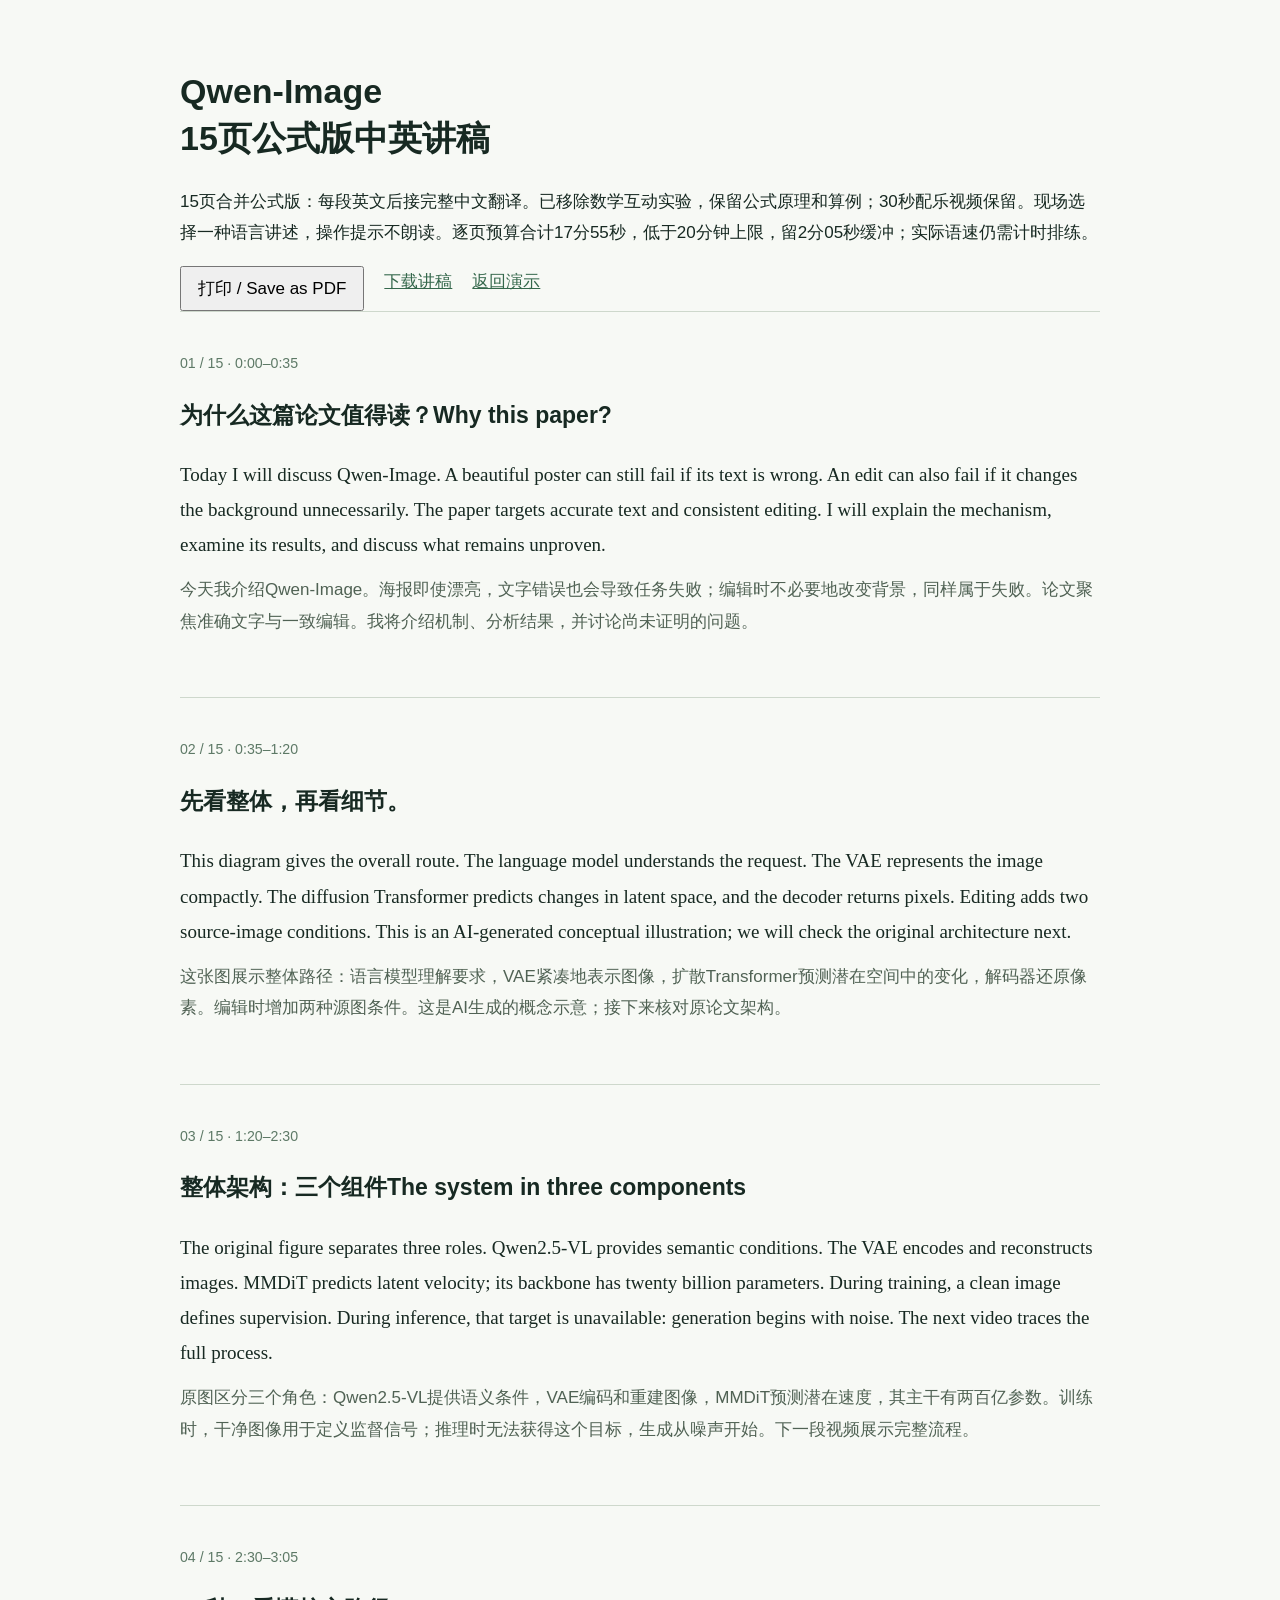
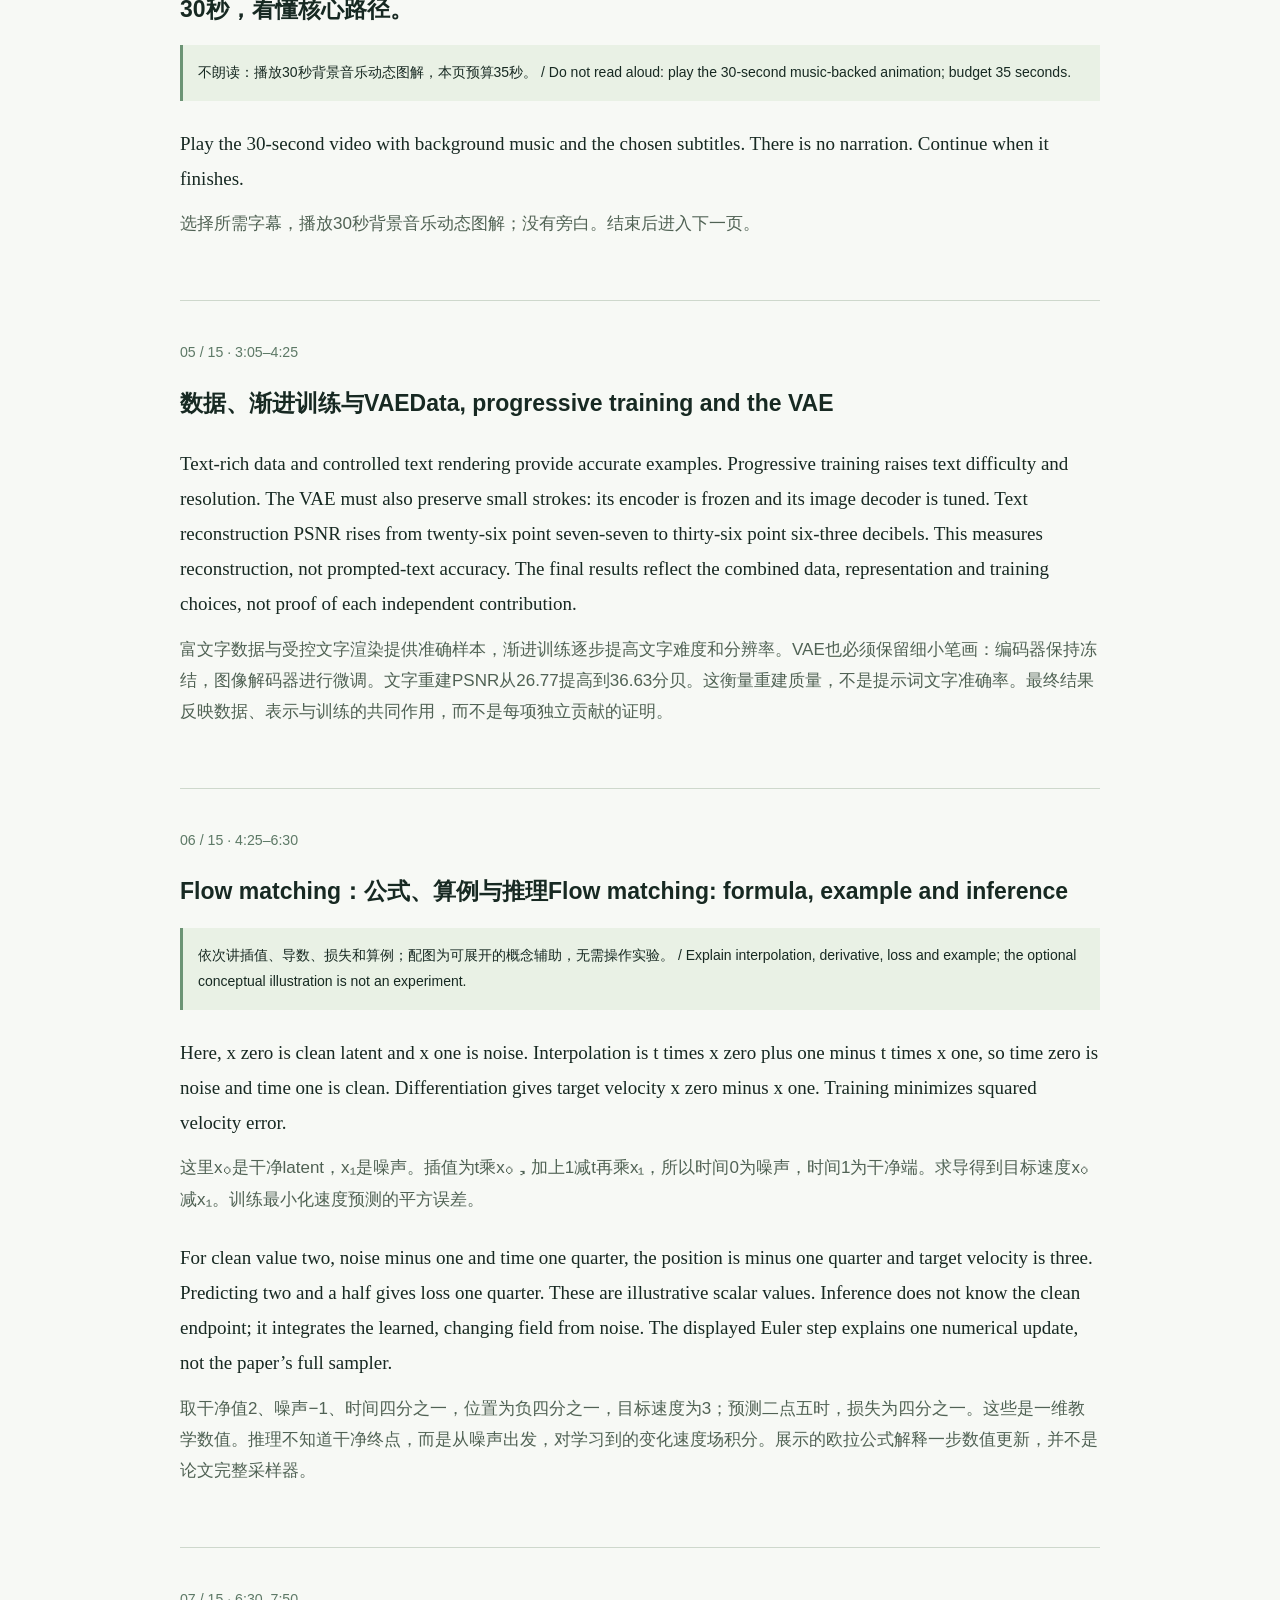
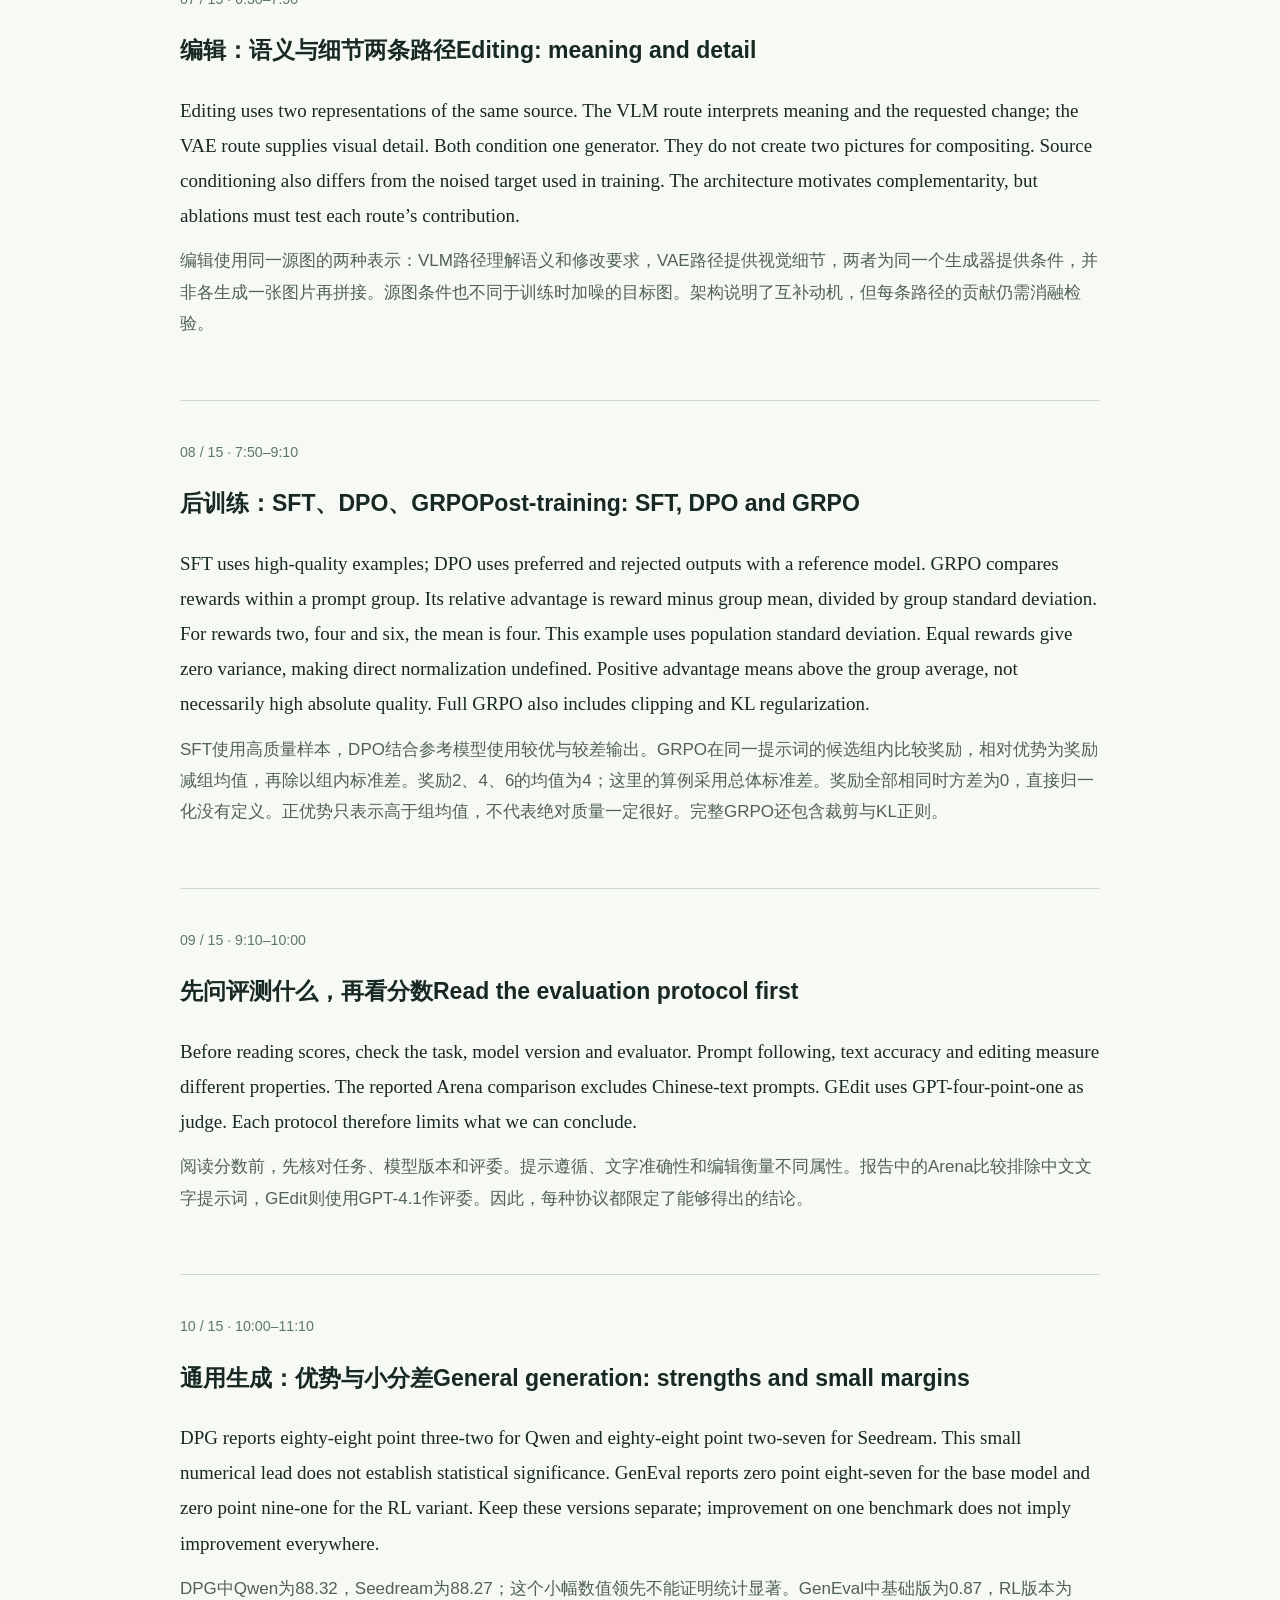
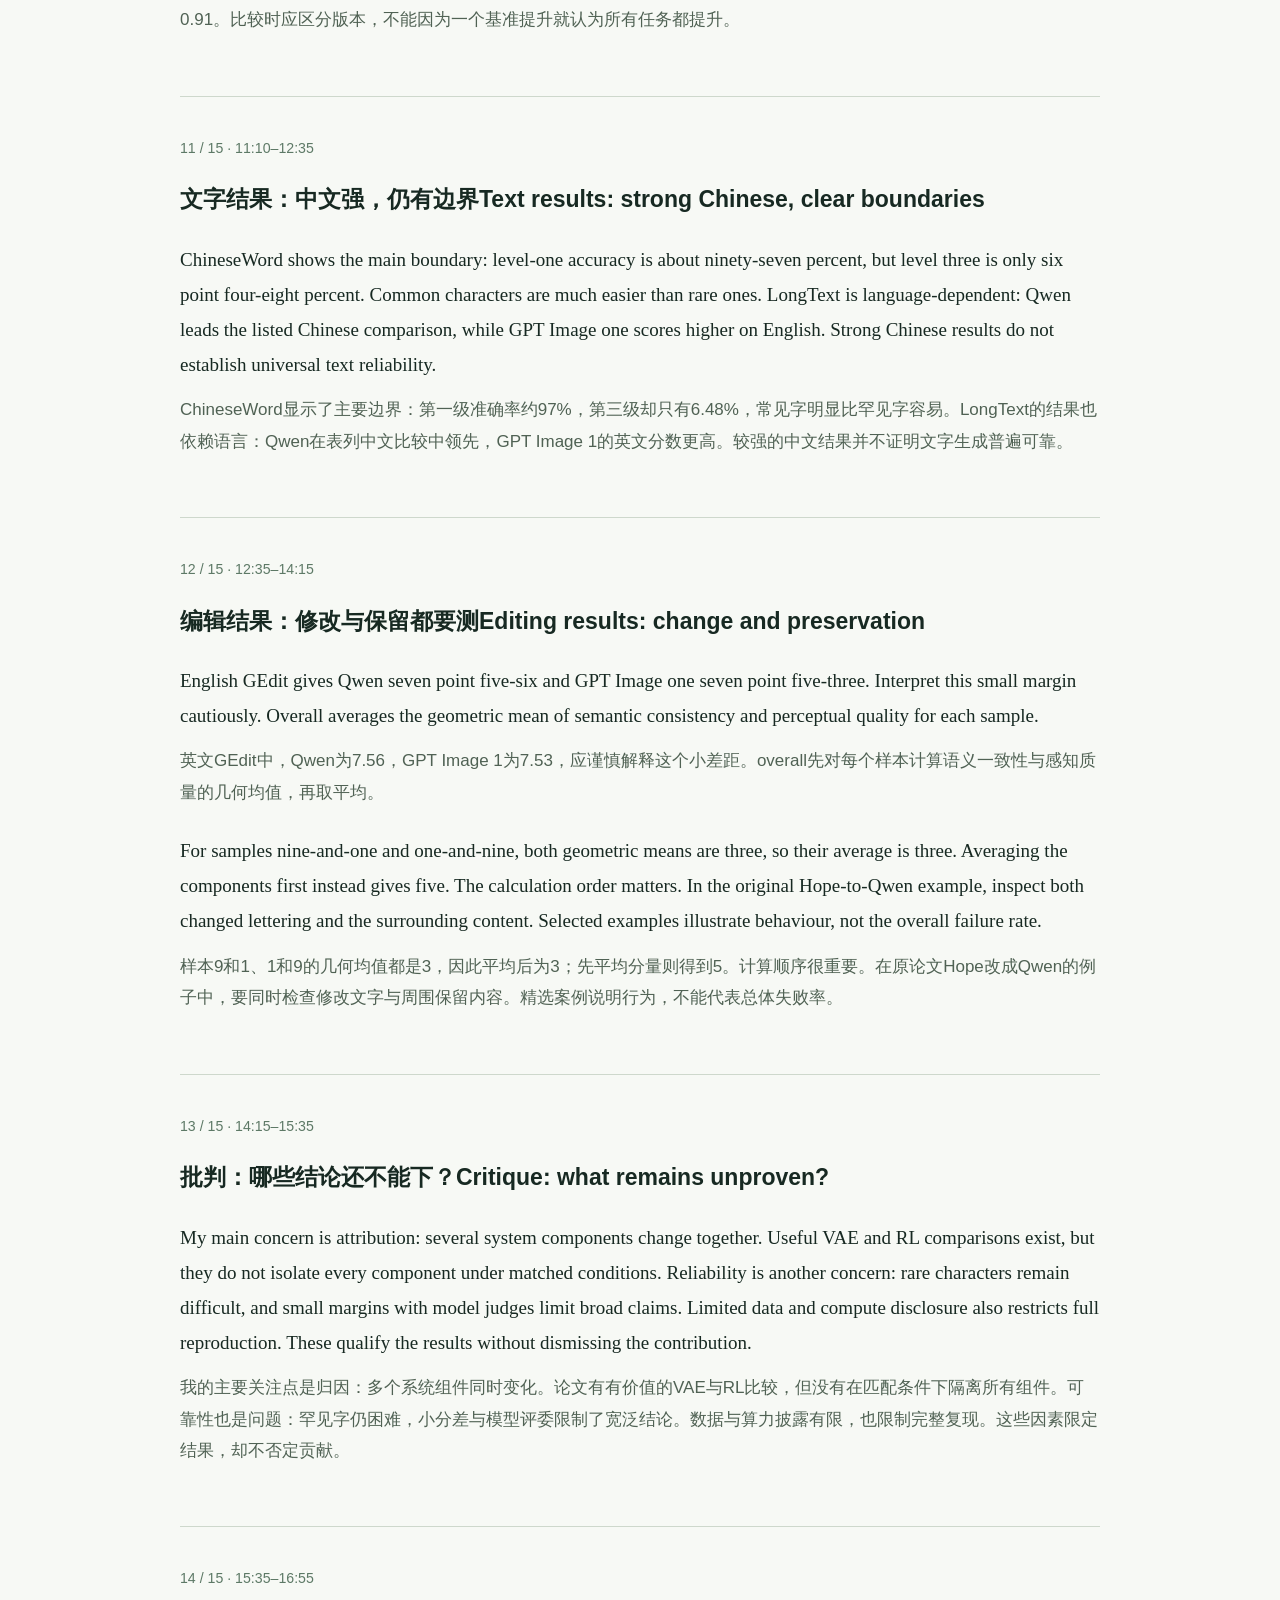
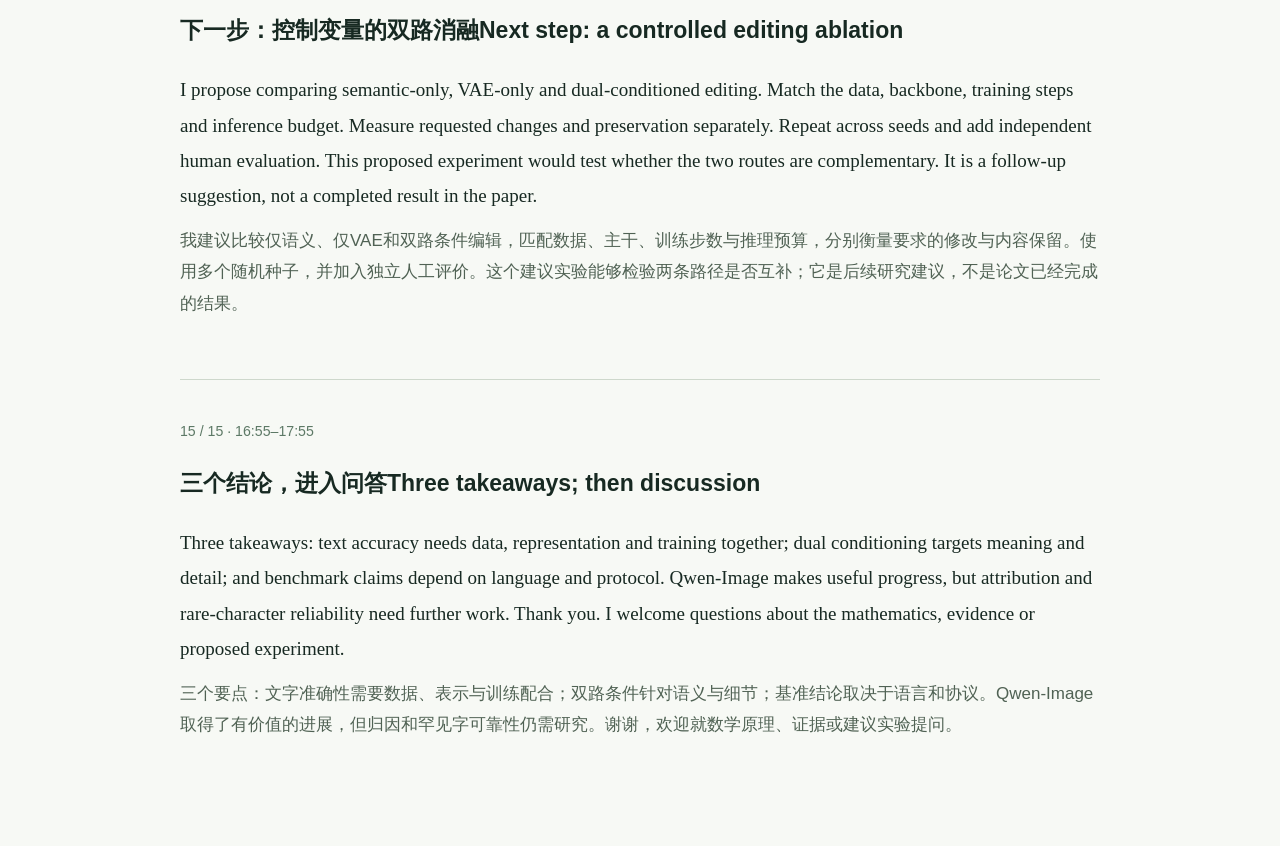
==== qwen-image/speaker-15-bilingual.html @ 49d78419 "Publish 15-slide Qwen-Image presentation and paired bilingual script" ====
<!doctype html><html lang="zh-CN"><head><meta charset="utf-8"><meta name="viewport" content="width=device-width,initial-scale=1"><title>Qwen-Image｜15页公式版讲稿</title><style>body{margin:0;background:#f7f9f5;color:#172922;font:17px/1.85 -apple-system,BlinkMacSystemFont,"PingFang SC",sans-serif}main{max-width:920px;margin:auto;padding:45px 28px}h1{font-size:34px;line-height:1.4}h2{font-size:23px;line-height:1.5}small{color:#5d7966}article{border-top:1px solid #ced8cc;padding:35px 0}.pair{margin:25px 0}.pair p{margin:12px 0}p[lang=en]{font-family:Georgia,serif;font-size:19px}p[lang=zh-CN]{color:#506254}aside{padding:15px;background:#e9f1e5;font-size:14px;border-left:3px solid #6c9475}a{color:#35684c}.tools{display:flex;gap:20px;flex-wrap:wrap}button{font:inherit;padding:5px 16px;cursor:pointer}@media print{body{background:white;font-size:11pt}main{padding:0}.tools{display:none}article{break-before:page;border:0;padding:0}.pair{break-inside:avoid}h2{font-size:17pt}p[lang=en]{font-size:12pt}aside{font-size:10pt}}</style></head><body><main><h1>Qwen-Image<br>15页公式版中英讲稿</h1><p>15页合并公式版：每段英文后接完整中文翻译。已移除数学互动实验，保留公式原理和算例；30秒配乐视频保留。现场选择一种语言讲述，操作提示不朗读。逐页预算合计17分55秒，低于20分钟上限，留2分05秒缓冲；实际语速仍需计时排练。</p><div class="tools"><button onclick="print()">打印 / Save as PDF</button><a href="speaker-15-final.md" download>下载讲稿</a><a href="index.html">返回演示</a></div><article id="slide-1"><small>01 / 15 · 0:00–0:35</small><h2>为什么这篇论文值得读？Why this paper?</h2><div class="pair"><p lang="en">Today I will discuss Qwen-Image. A beautiful poster can still fail if its text is wrong. An edit can also fail if it changes the background unnecessarily. The paper targets accurate text and consistent editing. I will explain the mechanism, examine its results, and discuss what remains unproven.</p><p lang="zh-CN">今天我介绍Qwen-Image。海报即使漂亮，文字错误也会导致任务失败；编辑时不必要地改变背景，同样属于失败。论文聚焦准确文字与一致编辑。我将介绍机制、分析结果，并讨论尚未证明的问题。</p></div></article><article id="slide-2"><small>02 / 15 · 0:35–1:20</small><h2>先看整体，再看细节。</h2><div class="pair"><p lang="en">This diagram gives the overall route. The language model understands the request. The VAE represents the image compactly. The diffusion Transformer predicts changes in latent space, and the decoder returns pixels. Editing adds two source-image conditions. This is an AI-generated conceptual illustration; we will check the original architecture next.</p><p lang="zh-CN">这张图展示整体路径：语言模型理解要求，VAE紧凑地表示图像，扩散Transformer预测潜在空间中的变化，解码器还原像素。编辑时增加两种源图条件。这是AI生成的概念示意；接下来核对原论文架构。</p></div></article><article id="slide-3"><small>03 / 15 · 1:20–2:30</small><h2>整体架构：三个组件The system in three components</h2><div class="pair"><p lang="en">The original figure separates three roles. Qwen2.5-VL provides semantic conditions. The VAE encodes and reconstructs images. MMDiT predicts latent velocity; its backbone has twenty billion parameters. During training, a clean image defines supervision. During inference, that target is unavailable: generation begins with noise. The next video traces the full process.</p><p lang="zh-CN">原图区分三个角色：Qwen2.5-VL提供语义条件，VAE编码和重建图像，MMDiT预测潜在速度，其主干有两百亿参数。训练时，干净图像用于定义监督信号；推理时无法获得这个目标，生成从噪声开始。下一段视频展示完整流程。</p></div></article><article id="slide-4"><small>04 / 15 · 2:30–3:05</small><h2>30秒，看懂核心路径。</h2><aside>不朗读：播放30秒背景音乐动态图解，本页预算35秒。 / Do not read aloud: play the 30-second music-backed animation; budget 35 seconds.</aside><div class="pair"><p lang="en">Play the 30-second video with background music and the chosen subtitles. There is no narration. Continue when it finishes.</p><p lang="zh-CN">选择所需字幕，播放30秒背景音乐动态图解；没有旁白。结束后进入下一页。</p></div></article><article id="slide-5"><small>05 / 15 · 3:05–4:25</small><h2>数据、渐进训练与VAEData, progressive training and the VAE</h2><div class="pair"><p lang="en">Text-rich data and controlled text rendering provide accurate examples. Progressive training raises text difficulty and resolution. The VAE must also preserve small strokes: its encoder is frozen and its image decoder is tuned. Text reconstruction PSNR rises from twenty-six point seven-seven to thirty-six point six-three decibels. This measures reconstruction, not prompted-text accuracy. The final results reflect the combined data, representation and training choices, not proof of each independent contribution.</p><p lang="zh-CN">富文字数据与受控文字渲染提供准确样本，渐进训练逐步提高文字难度和分辨率。VAE也必须保留细小笔画：编码器保持冻结，图像解码器进行微调。文字重建PSNR从26.77提高到36.63分贝。这衡量重建质量，不是提示词文字准确率。最终结果反映数据、表示与训练的共同作用，而不是每项独立贡献的证明。</p></div></article><article id="slide-6"><small>06 / 15 · 4:25–6:30</small><h2>Flow matching：公式、算例与推理Flow matching: formula, example and inference</h2><aside>依次讲插值、导数、损失和算例；配图为可展开的概念辅助，无需操作实验。 / Explain interpolation, derivative, loss and example; the optional conceptual illustration is not an experiment.</aside><div class="pair"><p lang="en">Here, x zero is clean latent and x one is noise. Interpolation is t times x zero plus one minus t times x one, so time zero is noise and time one is clean. Differentiation gives target velocity x zero minus x one. Training minimizes squared velocity error.</p><p lang="zh-CN">这里x₀是干净latent，x₁是噪声。插值为t乘x₀，加上1减t再乘x₁，所以时间0为噪声，时间1为干净端。求导得到目标速度x₀减x₁。训练最小化速度预测的平方误差。</p></div><div class="pair"><p lang="en">For clean value two, noise minus one and time one quarter, the position is minus one quarter and target velocity is three. Predicting two and a half gives loss one quarter. These are illustrative scalar values. Inference does not know the clean endpoint; it integrates the learned, changing field from noise. The displayed Euler step explains one numerical update, not the paper’s full sampler.</p><p lang="zh-CN">取干净值2、噪声−1、时间四分之一，位置为负四分之一，目标速度为3；预测二点五时，损失为四分之一。这些是一维教学数值。推理不知道干净终点，而是从噪声出发，对学习到的变化速度场积分。展示的欧拉公式解释一步数值更新，并不是论文完整采样器。</p></div></article><article id="slide-7"><small>07 / 15 · 6:30–7:50</small><h2>编辑：语义与细节两条路径Editing: meaning and detail</h2><div class="pair"><p lang="en">Editing uses two representations of the same source. The VLM route interprets meaning and the requested change; the VAE route supplies visual detail. Both condition one generator. They do not create two pictures for compositing. Source conditioning also differs from the noised target used in training. The architecture motivates complementarity, but ablations must test each route’s contribution.</p><p lang="zh-CN">编辑使用同一源图的两种表示：VLM路径理解语义和修改要求，VAE路径提供视觉细节，两者为同一个生成器提供条件，并非各生成一张图片再拼接。源图条件也不同于训练时加噪的目标图。架构说明了互补动机，但每条路径的贡献仍需消融检验。</p></div></article><article id="slide-8"><small>08 / 15 · 7:50–9:10</small><h2>后训练：SFT、DPO、GRPOPost-training: SFT, DPO and GRPO</h2><div class="pair"><p lang="en">SFT uses high-quality examples; DPO uses preferred and rejected outputs with a reference model. GRPO compares rewards within a prompt group. Its relative advantage is reward minus group mean, divided by group standard deviation. For rewards two, four and six, the mean is four. This example uses population standard deviation. Equal rewards give zero variance, making direct normalization undefined. Positive advantage means above the group average, not necessarily high absolute quality. Full GRPO also includes clipping and KL regularization.</p><p lang="zh-CN">SFT使用高质量样本，DPO结合参考模型使用较优与较差输出。GRPO在同一提示词的候选组内比较奖励，相对优势为奖励减组均值，再除以组内标准差。奖励2、4、6的均值为4；这里的算例采用总体标准差。奖励全部相同时方差为0，直接归一化没有定义。正优势只表示高于组均值，不代表绝对质量一定很好。完整GRPO还包含裁剪与KL正则。</p></div></article><article id="slide-9"><small>09 / 15 · 9:10–10:00</small><h2>先问评测什么，再看分数Read the evaluation protocol first</h2><div class="pair"><p lang="en">Before reading scores, check the task, model version and evaluator. Prompt following, text accuracy and editing measure different properties. The reported Arena comparison excludes Chinese-text prompts. GEdit uses GPT-four-point-one as judge. Each protocol therefore limits what we can conclude.</p><p lang="zh-CN">阅读分数前，先核对任务、模型版本和评委。提示遵循、文字准确性和编辑衡量不同属性。报告中的Arena比较排除中文文字提示词，GEdit则使用GPT-4.1作评委。因此，每种协议都限定了能够得出的结论。</p></div></article><article id="slide-10"><small>10 / 15 · 10:00–11:10</small><h2>通用生成：优势与小分差General generation: strengths and small margins</h2><div class="pair"><p lang="en">DPG reports eighty-eight point three-two for Qwen and eighty-eight point two-seven for Seedream. This small numerical lead does not establish statistical significance. GenEval reports zero point eight-seven for the base model and zero point nine-one for the RL variant. Keep these versions separate; improvement on one benchmark does not imply improvement everywhere.</p><p lang="zh-CN">DPG中Qwen为88.32，Seedream为88.27；这个小幅数值领先不能证明统计显著。GenEval中基础版为0.87，RL版本为0.91。比较时应区分版本，不能因为一个基准提升就认为所有任务都提升。</p></div></article><article id="slide-11"><small>11 / 15 · 11:10–12:35</small><h2>文字结果：中文强，仍有边界Text results: strong Chinese, clear boundaries</h2><div class="pair"><p lang="en">ChineseWord shows the main boundary: level-one accuracy is about ninety-seven percent, but level three is only six point four-eight percent. Common characters are much easier than rare ones. LongText is language-dependent: Qwen leads the listed Chinese comparison, while GPT Image one scores higher on English. Strong Chinese results do not establish universal text reliability.</p><p lang="zh-CN">ChineseWord显示了主要边界：第一级准确率约97%，第三级却只有6.48%，常见字明显比罕见字容易。LongText的结果也依赖语言：Qwen在表列中文比较中领先，GPT Image 1的英文分数更高。较强的中文结果并不证明文字生成普遍可靠。</p></div></article><article id="slide-12"><small>12 / 15 · 12:35–14:15</small><h2>编辑结果：修改与保留都要测Editing results: change and preservation</h2><div class="pair"><p lang="en">English GEdit gives Qwen seven point five-six and GPT Image one seven point five-three. Interpret this small margin cautiously. Overall averages the geometric mean of semantic consistency and perceptual quality for each sample.</p><p lang="zh-CN">英文GEdit中，Qwen为7.56，GPT Image 1为7.53，应谨慎解释这个小差距。overall先对每个样本计算语义一致性与感知质量的几何均值，再取平均。</p></div><div class="pair"><p lang="en">For samples nine-and-one and one-and-nine, both geometric means are three, so their average is three. Averaging the components first instead gives five. The calculation order matters. In the original Hope-to-Qwen example, inspect both changed lettering and the surrounding content. Selected examples illustrate behaviour, not the overall failure rate.</p><p lang="zh-CN">样本9和1、1和9的几何均值都是3，因此平均后为3；先平均分量则得到5。计算顺序很重要。在原论文Hope改成Qwen的例子中，要同时检查修改文字与周围保留内容。精选案例说明行为，不能代表总体失败率。</p></div></article><article id="slide-13"><small>13 / 15 · 14:15–15:35</small><h2>批判：哪些结论还不能下？Critique: what remains unproven?</h2><div class="pair"><p lang="en">My main concern is attribution: several system components change together. Useful VAE and RL comparisons exist, but they do not isolate every component under matched conditions. Reliability is another concern: rare characters remain difficult, and small margins with model judges limit broad claims. Limited data and compute disclosure also restricts full reproduction. These qualify the results without dismissing the contribution.</p><p lang="zh-CN">我的主要关注点是归因：多个系统组件同时变化。论文有有价值的VAE与RL比较，但没有在匹配条件下隔离所有组件。可靠性也是问题：罕见字仍困难，小分差与模型评委限制了宽泛结论。数据与算力披露有限，也限制完整复现。这些因素限定结果，却不否定贡献。</p></div></article><article id="slide-14"><small>14 / 15 · 15:35–16:55</small><h2>下一步：控制变量的双路消融Next step: a controlled editing ablation</h2><div class="pair"><p lang="en">I propose comparing semantic-only, VAE-only and dual-conditioned editing. Match the data, backbone, training steps and inference budget. Measure requested changes and preservation separately. Repeat across seeds and add independent human evaluation. This proposed experiment would test whether the two routes are complementary. It is a follow-up suggestion, not a completed result in the paper.</p><p lang="zh-CN">我建议比较仅语义、仅VAE和双路条件编辑，匹配数据、主干、训练步数与推理预算，分别衡量要求的修改与内容保留。使用多个随机种子，并加入独立人工评价。这个建议实验能够检验两条路径是否互补；它是后续研究建议，不是论文已经完成的结果。</p></div></article><article id="slide-15"><small>15 / 15 · 16:55–17:55</small><h2>三个结论，进入问答Three takeaways; then discussion</h2><div class="pair"><p lang="en">Three takeaways: text accuracy needs data, representation and training together; dual conditioning targets meaning and detail; and benchmark claims depend on language and protocol. Qwen-Image makes useful progress, but attribution and rare-character reliability need further work. Thank you. I welcome questions about the mathematics, evidence or proposed experiment.</p><p lang="zh-CN">三个要点：文字准确性需要数据、表示与训练配合；双路条件针对语义与细节；基准结论取决于语言和协议。Qwen-Image取得了有价值的进展，但归因和罕见字可靠性仍需研究。谢谢，欢迎就数学原理、证据或建议实验提问。</p></div></article></main></body></html>
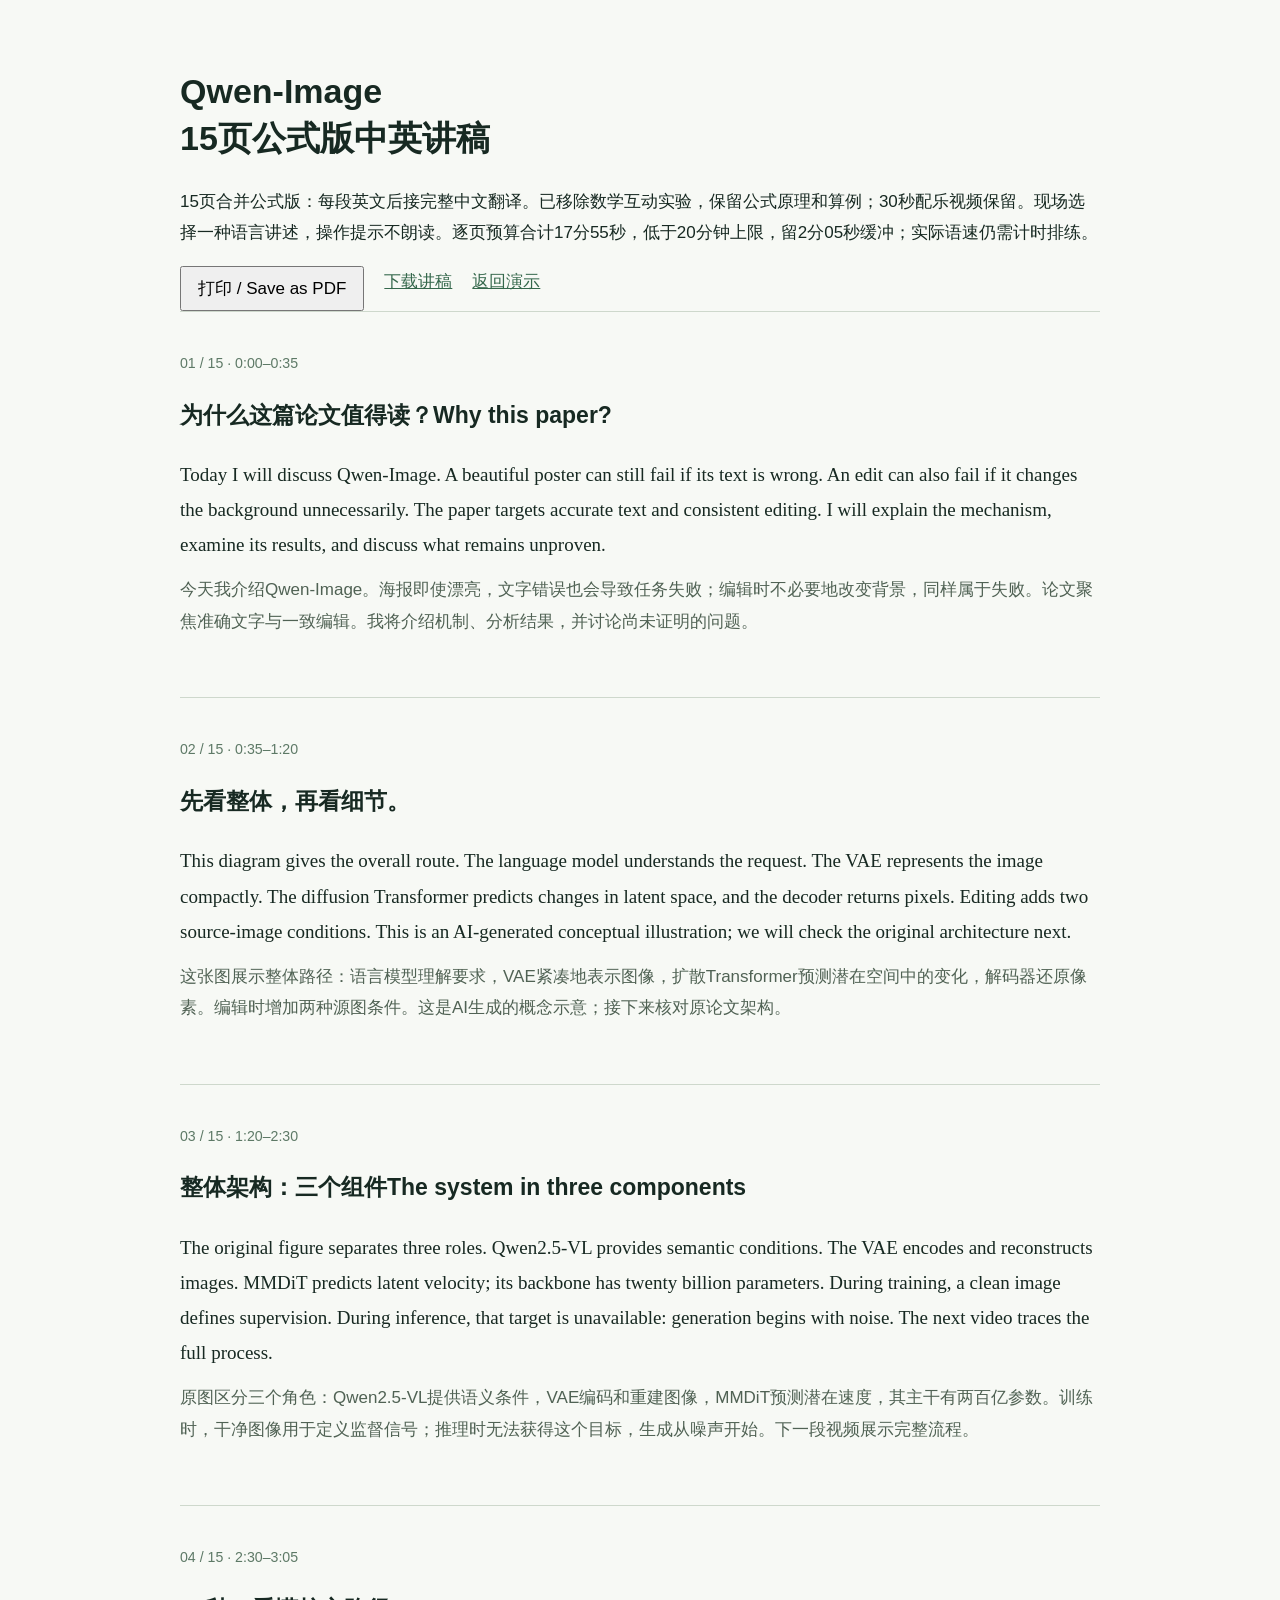
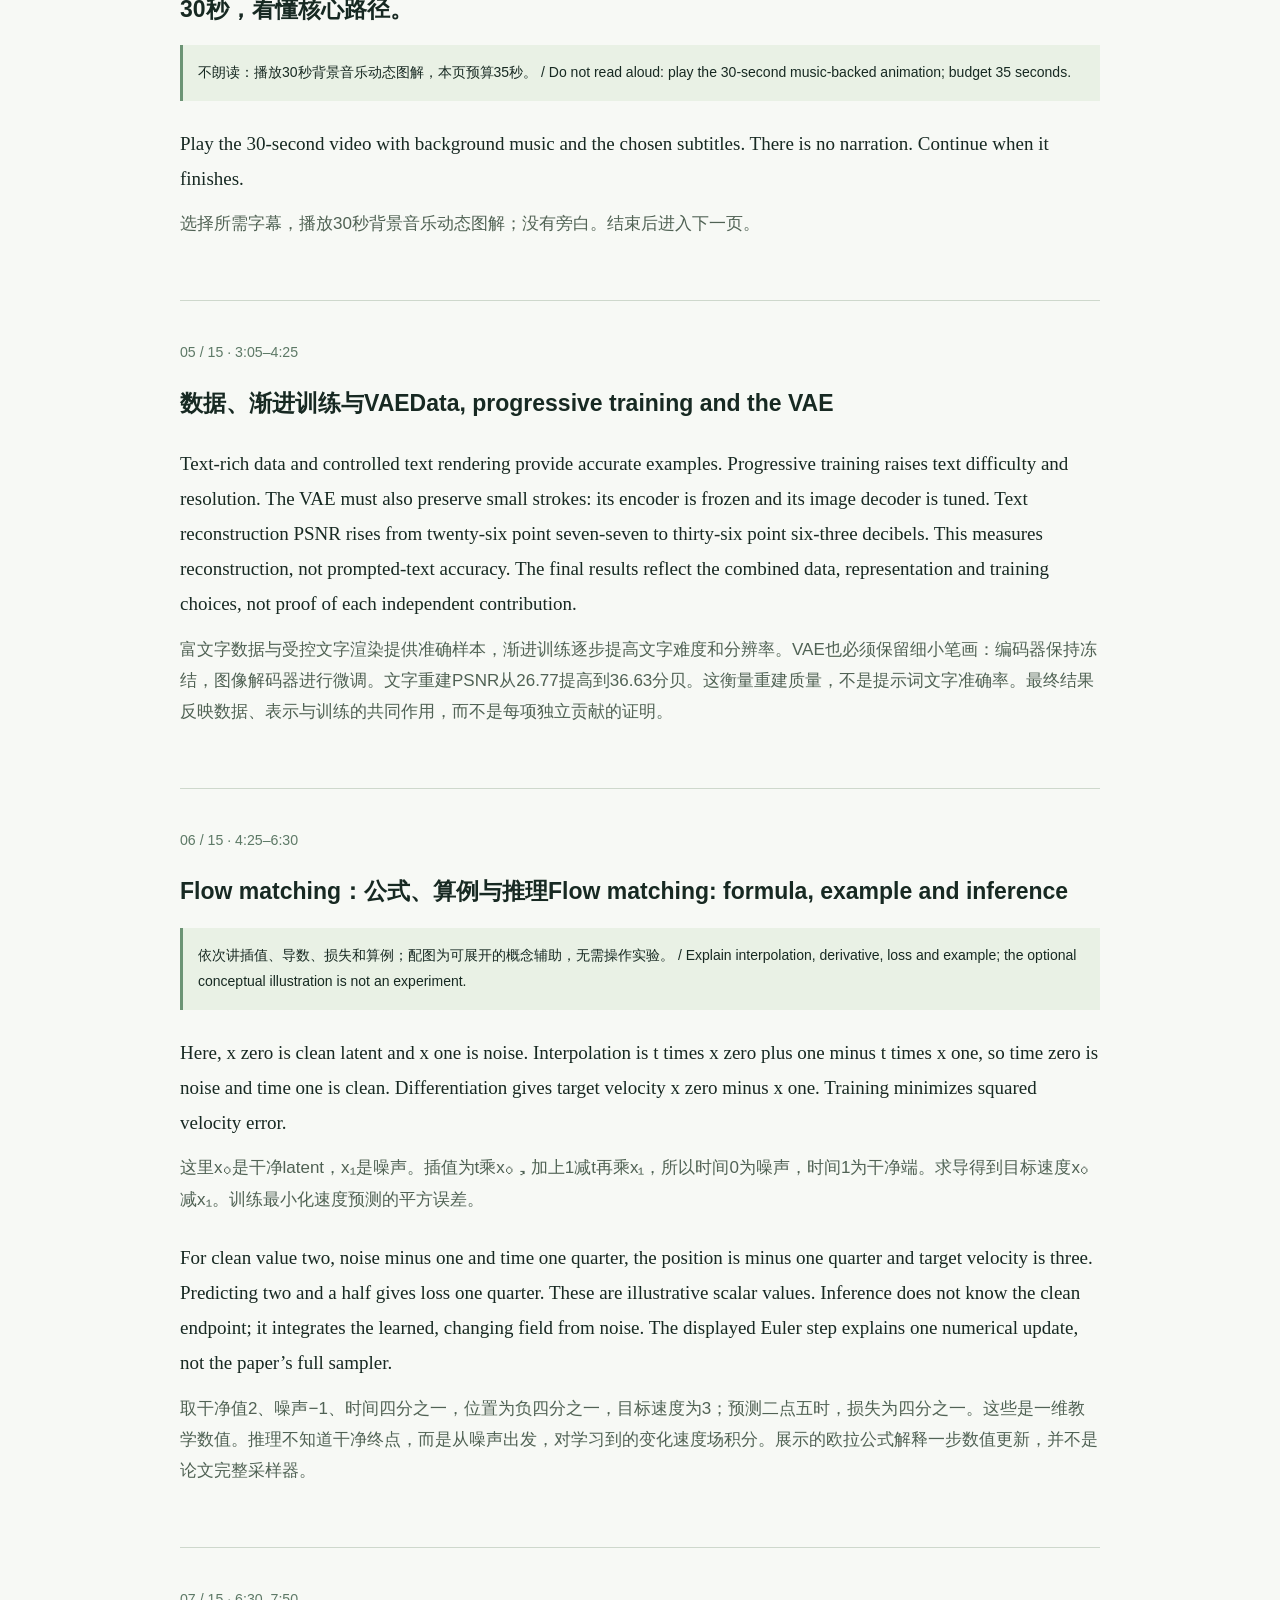
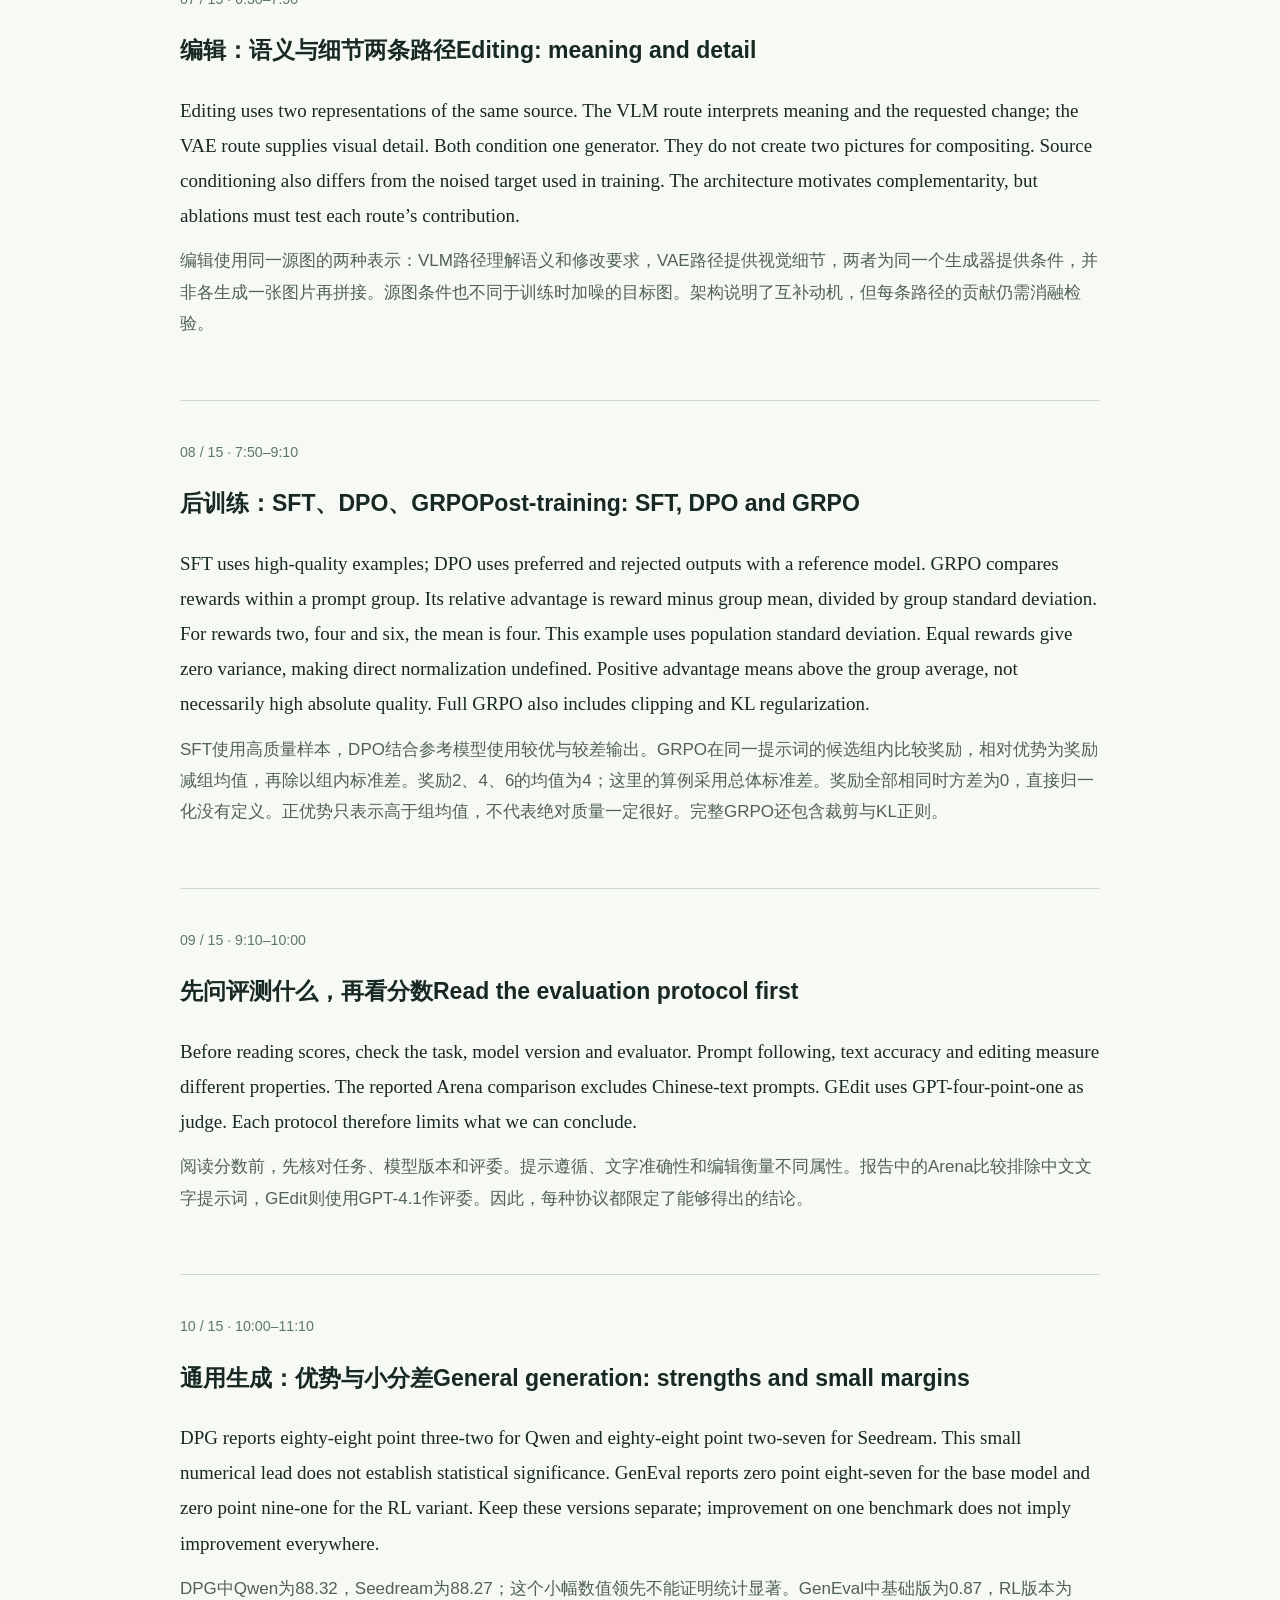
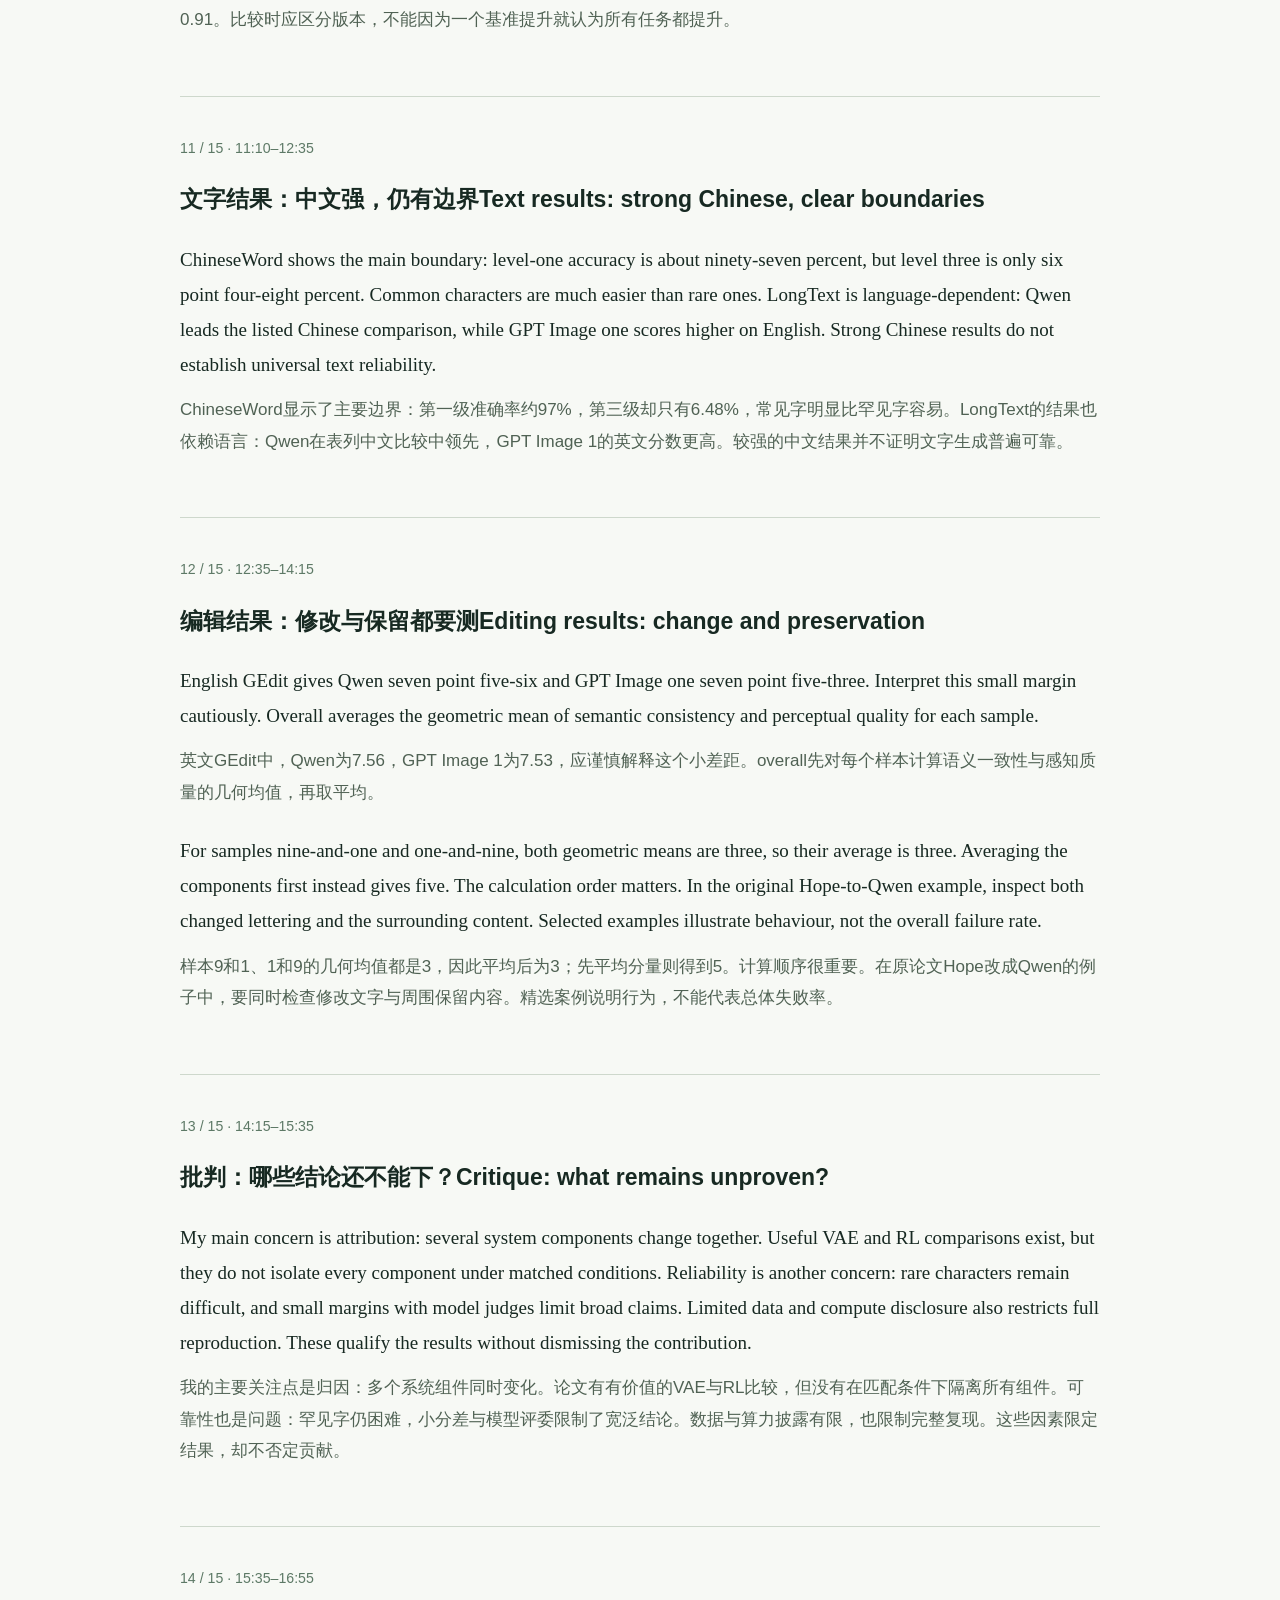
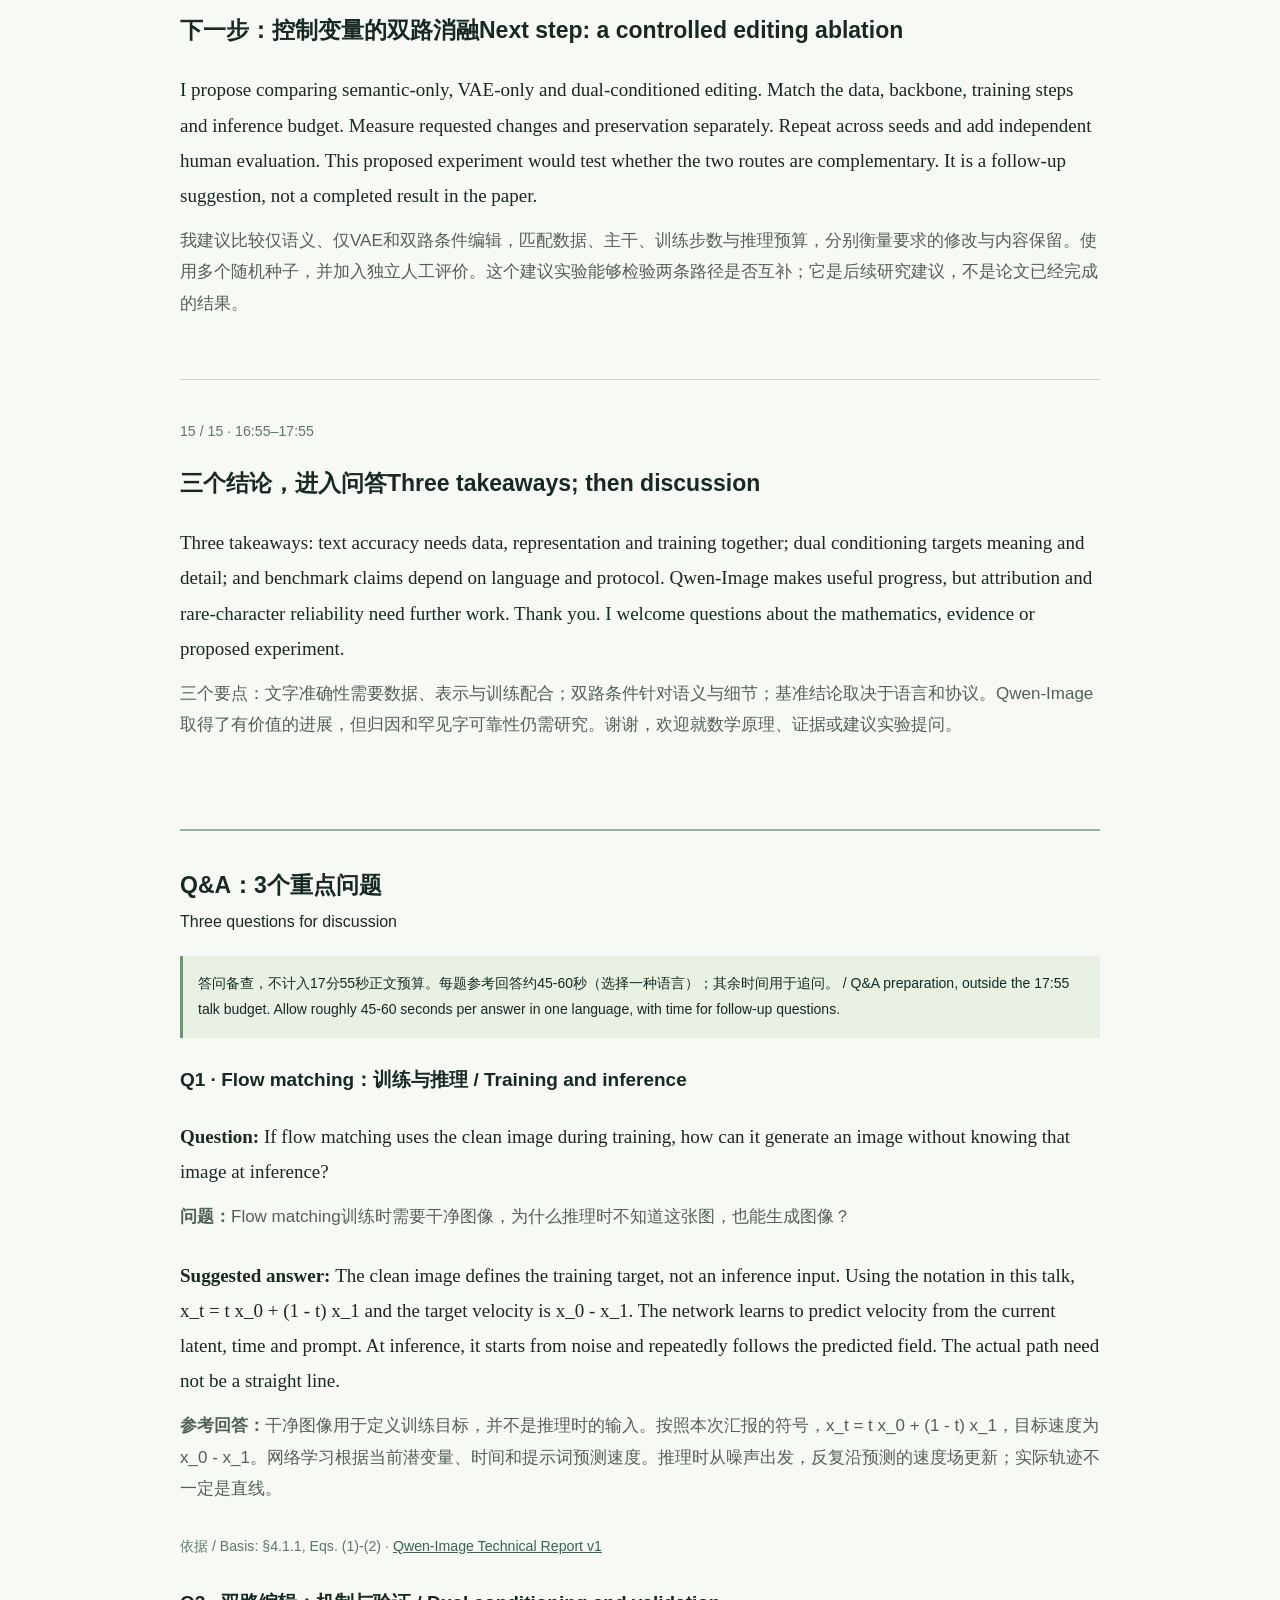
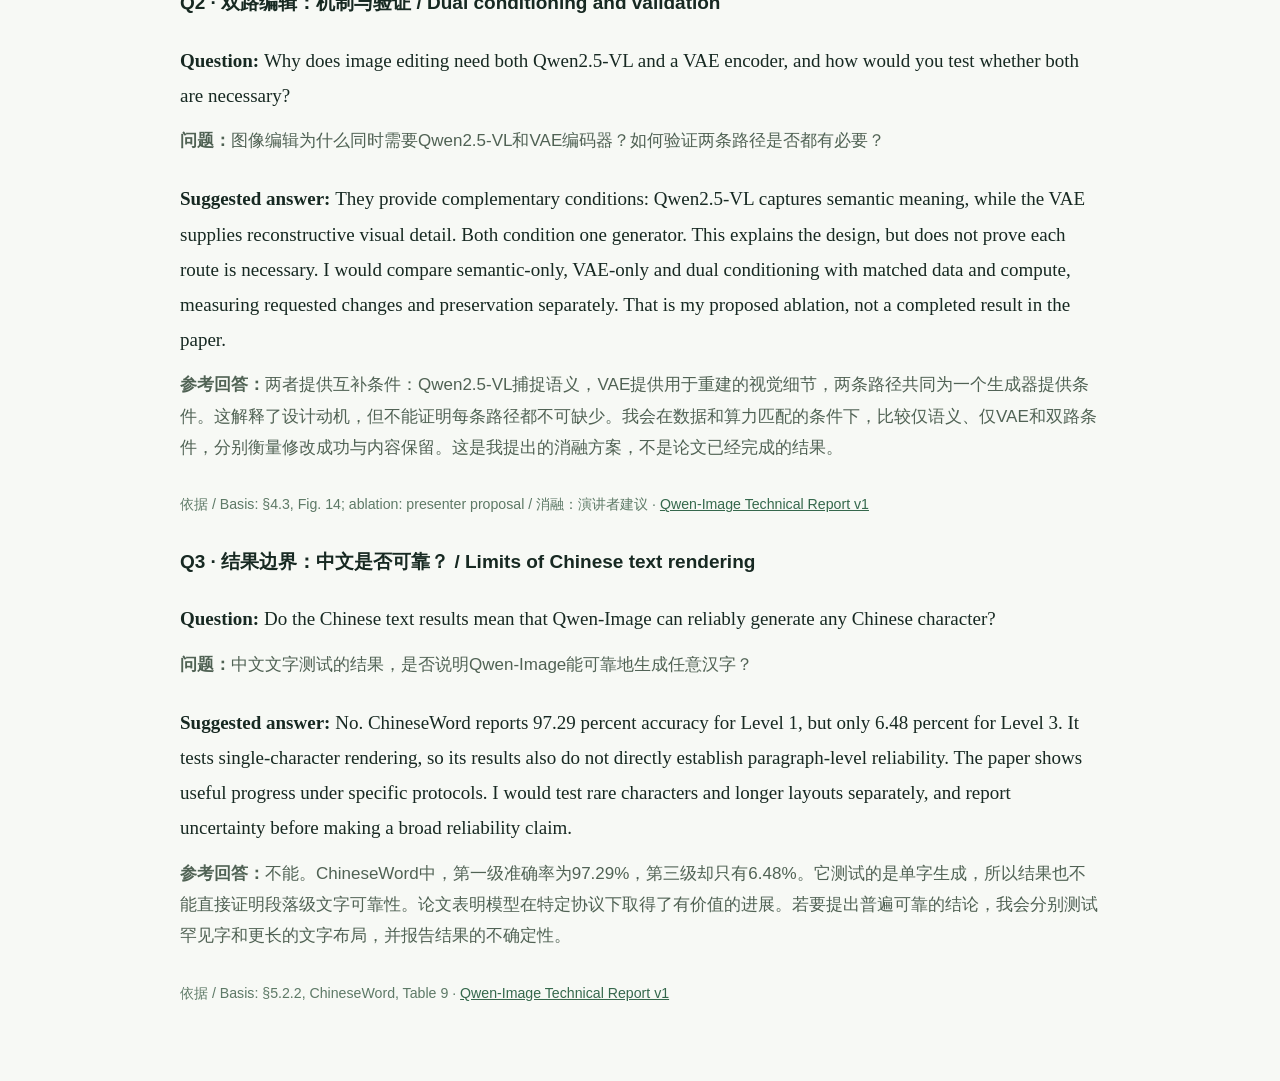
==== commit 03d2d5c1: "Add three bilingual Qwen-Image discussion questions and answers to speaker notes" ====
--- a/qwen-image/speaker-15-bilingual.html
+++ b/qwen-image/speaker-15-bilingual.html
@@ -1 +1 @@
-<!doctype html><html lang="zh-CN"><head><meta charset="utf-8"><meta name="viewport" content="width=device-width,initial-scale=1"><title>Qwen-Image｜15页公式版讲稿</title><style>body{margin:0;background:#f7f9f5;color:#172922;font:17px/1.85 -apple-system,BlinkMacSystemFont,"PingFang SC",sans-serif}main{max-width:920px;margin:auto;padding:45px 28px}h1{font-size:34px;line-height:1.4}h2{font-size:23px;line-height:1.5}small{color:#5d7966}article{border-top:1px solid #ced8cc;padding:35px 0}.pair{margin:25px 0}.pair p{margin:12px 0}p[lang=en]{font-family:Georgia,serif;font-size:19px}p[lang=zh-CN]{color:#506254}aside{padding:15px;background:#e9f1e5;font-size:14px;border-left:3px solid #6c9475}a{color:#35684c}.tools{display:flex;gap:20px;flex-wrap:wrap}button{font:inherit;padding:5px 16px;cursor:pointer}@media print{body{background:white;font-size:11pt}main{padding:0}.tools{display:none}article{break-before:page;border:0;padding:0}.pair{break-inside:avoid}h2{font-size:17pt}p[lang=en]{font-size:12pt}aside{font-size:10pt}}</style></head><body><main><h1>Qwen-Image<br>15页公式版中英讲稿</h1><p>15页合并公式版：每段英文后接完整中文翻译。已移除数学互动实验，保留公式原理和算例；30秒配乐视频保留。现场选择一种语言讲述，操作提示不朗读。逐页预算合计17分55秒，低于20分钟上限，留2分05秒缓冲；实际语速仍需计时排练。</p><div class="tools"><button onclick="print()">打印 / Save as PDF</button><a href="speaker-15-final.md" download>下载讲稿</a><a href="index.html">返回演示</a></div><article id="slide-1"><small>01 / 15 · 0:00–0:35</small><h2>为什么这篇论文值得读？Why this paper?</h2><div class="pair"><p lang="en">Today I will discuss Qwen-Image. A beautiful poster can still fail if its text is wrong. An edit can also fail if it changes the background unnecessarily. The paper targets accurate text and consistent editing. I will explain the mechanism, examine its results, and discuss what remains unproven.</p><p lang="zh-CN">今天我介绍Qwen-Image。海报即使漂亮，文字错误也会导致任务失败；编辑时不必要地改变背景，同样属于失败。论文聚焦准确文字与一致编辑。我将介绍机制、分析结果，并讨论尚未证明的问题。</p></div></article><article id="slide-2"><small>02 / 15 · 0:35–1:20</small><h2>先看整体，再看细节。</h2><div class="pair"><p lang="en">This diagram gives the overall route. The language model understands the request. The VAE represents the image compactly. The diffusion Transformer predicts changes in latent space, and the decoder returns pixels. Editing adds two source-image conditions. This is an AI-generated conceptual illustration; we will check the original architecture next.</p><p lang="zh-CN">这张图展示整体路径：语言模型理解要求，VAE紧凑地表示图像，扩散Transformer预测潜在空间中的变化，解码器还原像素。编辑时增加两种源图条件。这是AI生成的概念示意；接下来核对原论文架构。</p></div></article><article id="slide-3"><small>03 / 15 · 1:20–2:30</small><h2>整体架构：三个组件The system in three components</h2><div class="pair"><p lang="en">The original figure separates three roles. Qwen2.5-VL provides semantic conditions. The VAE encodes and reconstructs images. MMDiT predicts latent velocity; its backbone has twenty billion parameters. During training, a clean image defines supervision. During inference, that target is unavailable: generation begins with noise. The next video traces the full process.</p><p lang="zh-CN">原图区分三个角色：Qwen2.5-VL提供语义条件，VAE编码和重建图像，MMDiT预测潜在速度，其主干有两百亿参数。训练时，干净图像用于定义监督信号；推理时无法获得这个目标，生成从噪声开始。下一段视频展示完整流程。</p></div></article><article id="slide-4"><small>04 / 15 · 2:30–3:05</small><h2>30秒，看懂核心路径。</h2><aside>不朗读：播放30秒背景音乐动态图解，本页预算35秒。 / Do not read aloud: play the 30-second music-backed animation; budget 35 seconds.</aside><div class="pair"><p lang="en">Play the 30-second video with background music and the chosen subtitles. There is no narration. Continue when it finishes.</p><p lang="zh-CN">选择所需字幕，播放30秒背景音乐动态图解；没有旁白。结束后进入下一页。</p></div></article><article id="slide-5"><small>05 / 15 · 3:05–4:25</small><h2>数据、渐进训练与VAEData, progressive training and the VAE</h2><div class="pair"><p lang="en">Text-rich data and controlled text rendering provide accurate examples. Progressive training raises text difficulty and resolution. The VAE must also preserve small strokes: its encoder is frozen and its image decoder is tuned. Text reconstruction PSNR rises from twenty-six point seven-seven to thirty-six point six-three decibels. This measures reconstruction, not prompted-text accuracy. The final results reflect the combined data, representation and training choices, not proof of each independent contribution.</p><p lang="zh-CN">富文字数据与受控文字渲染提供准确样本，渐进训练逐步提高文字难度和分辨率。VAE也必须保留细小笔画：编码器保持冻结，图像解码器进行微调。文字重建PSNR从26.77提高到36.63分贝。这衡量重建质量，不是提示词文字准确率。最终结果反映数据、表示与训练的共同作用，而不是每项独立贡献的证明。</p></div></article><article id="slide-6"><small>06 / 15 · 4:25–6:30</small><h2>Flow matching：公式、算例与推理Flow matching: formula, example and inference</h2><aside>依次讲插值、导数、损失和算例；配图为可展开的概念辅助，无需操作实验。 / Explain interpolation, derivative, loss and example; the optional conceptual illustration is not an experiment.</aside><div class="pair"><p lang="en">Here, x zero is clean latent and x one is noise. Interpolation is t times x zero plus one minus t times x one, so time zero is noise and time one is clean. Differentiation gives target velocity x zero minus x one. Training minimizes squared velocity error.</p><p lang="zh-CN">这里x₀是干净latent，x₁是噪声。插值为t乘x₀，加上1减t再乘x₁，所以时间0为噪声，时间1为干净端。求导得到目标速度x₀减x₁。训练最小化速度预测的平方误差。</p></div><div class="pair"><p lang="en">For clean value two, noise minus one and time one quarter, the position is minus one quarter and target velocity is three. Predicting two and a half gives loss one quarter. These are illustrative scalar values. Inference does not know the clean endpoint; it integrates the learned, changing field from noise. The displayed Euler step explains one numerical update, not the paper’s full sampler.</p><p lang="zh-CN">取干净值2、噪声−1、时间四分之一，位置为负四分之一，目标速度为3；预测二点五时，损失为四分之一。这些是一维教学数值。推理不知道干净终点，而是从噪声出发，对学习到的变化速度场积分。展示的欧拉公式解释一步数值更新，并不是论文完整采样器。</p></div></article><article id="slide-7"><small>07 / 15 · 6:30–7:50</small><h2>编辑：语义与细节两条路径Editing: meaning and detail</h2><div class="pair"><p lang="en">Editing uses two representations of the same source. The VLM route interprets meaning and the requested change; the VAE route supplies visual detail. Both condition one generator. They do not create two pictures for compositing. Source conditioning also differs from the noised target used in training. The architecture motivates complementarity, but ablations must test each route’s contribution.</p><p lang="zh-CN">编辑使用同一源图的两种表示：VLM路径理解语义和修改要求，VAE路径提供视觉细节，两者为同一个生成器提供条件，并非各生成一张图片再拼接。源图条件也不同于训练时加噪的目标图。架构说明了互补动机，但每条路径的贡献仍需消融检验。</p></div></article><article id="slide-8"><small>08 / 15 · 7:50–9:10</small><h2>后训练：SFT、DPO、GRPOPost-training: SFT, DPO and GRPO</h2><div class="pair"><p lang="en">SFT uses high-quality examples; DPO uses preferred and rejected outputs with a reference model. GRPO compares rewards within a prompt group. Its relative advantage is reward minus group mean, divided by group standard deviation. For rewards two, four and six, the mean is four. This example uses population standard deviation. Equal rewards give zero variance, making direct normalization undefined. Positive advantage means above the group average, not necessarily high absolute quality. Full GRPO also includes clipping and KL regularization.</p><p lang="zh-CN">SFT使用高质量样本，DPO结合参考模型使用较优与较差输出。GRPO在同一提示词的候选组内比较奖励，相对优势为奖励减组均值，再除以组内标准差。奖励2、4、6的均值为4；这里的算例采用总体标准差。奖励全部相同时方差为0，直接归一化没有定义。正优势只表示高于组均值，不代表绝对质量一定很好。完整GRPO还包含裁剪与KL正则。</p></div></article><article id="slide-9"><small>09 / 15 · 9:10–10:00</small><h2>先问评测什么，再看分数Read the evaluation protocol first</h2><div class="pair"><p lang="en">Before reading scores, check the task, model version and evaluator. Prompt following, text accuracy and editing measure different properties. The reported Arena comparison excludes Chinese-text prompts. GEdit uses GPT-four-point-one as judge. Each protocol therefore limits what we can conclude.</p><p lang="zh-CN">阅读分数前，先核对任务、模型版本和评委。提示遵循、文字准确性和编辑衡量不同属性。报告中的Arena比较排除中文文字提示词，GEdit则使用GPT-4.1作评委。因此，每种协议都限定了能够得出的结论。</p></div></article><article id="slide-10"><small>10 / 15 · 10:00–11:10</small><h2>通用生成：优势与小分差General generation: strengths and small margins</h2><div class="pair"><p lang="en">DPG reports eighty-eight point three-two for Qwen and eighty-eight point two-seven for Seedream. This small numerical lead does not establish statistical significance. GenEval reports zero point eight-seven for the base model and zero point nine-one for the RL variant. Keep these versions separate; improvement on one benchmark does not imply improvement everywhere.</p><p lang="zh-CN">DPG中Qwen为88.32，Seedream为88.27；这个小幅数值领先不能证明统计显著。GenEval中基础版为0.87，RL版本为0.91。比较时应区分版本，不能因为一个基准提升就认为所有任务都提升。</p></div></article><article id="slide-11"><small>11 / 15 · 11:10–12:35</small><h2>文字结果：中文强，仍有边界Text results: strong Chinese, clear boundaries</h2><div class="pair"><p lang="en">ChineseWord shows the main boundary: level-one accuracy is about ninety-seven percent, but level three is only six point four-eight percent. Common characters are much easier than rare ones. LongText is language-dependent: Qwen leads the listed Chinese comparison, while GPT Image one scores higher on English. Strong Chinese results do not establish universal text reliability.</p><p lang="zh-CN">ChineseWord显示了主要边界：第一级准确率约97%，第三级却只有6.48%，常见字明显比罕见字容易。LongText的结果也依赖语言：Qwen在表列中文比较中领先，GPT Image 1的英文分数更高。较强的中文结果并不证明文字生成普遍可靠。</p></div></article><article id="slide-12"><small>12 / 15 · 12:35–14:15</small><h2>编辑结果：修改与保留都要测Editing results: change and preservation</h2><div class="pair"><p lang="en">English GEdit gives Qwen seven point five-six and GPT Image one seven point five-three. Interpret this small margin cautiously. Overall averages the geometric mean of semantic consistency and perceptual quality for each sample.</p><p lang="zh-CN">英文GEdit中，Qwen为7.56，GPT Image 1为7.53，应谨慎解释这个小差距。overall先对每个样本计算语义一致性与感知质量的几何均值，再取平均。</p></div><div class="pair"><p lang="en">For samples nine-and-one and one-and-nine, both geometric means are three, so their average is three. Averaging the components first instead gives five. The calculation order matters. In the original Hope-to-Qwen example, inspect both changed lettering and the surrounding content. Selected examples illustrate behaviour, not the overall failure rate.</p><p lang="zh-CN">样本9和1、1和9的几何均值都是3，因此平均后为3；先平均分量则得到5。计算顺序很重要。在原论文Hope改成Qwen的例子中，要同时检查修改文字与周围保留内容。精选案例说明行为，不能代表总体失败率。</p></div></article><article id="slide-13"><small>13 / 15 · 14:15–15:35</small><h2>批判：哪些结论还不能下？Critique: what remains unproven?</h2><div class="pair"><p lang="en">My main concern is attribution: several system components change together. Useful VAE and RL comparisons exist, but they do not isolate every component under matched conditions. Reliability is another concern: rare characters remain difficult, and small margins with model judges limit broad claims. Limited data and compute disclosure also restricts full reproduction. These qualify the results without dismissing the contribution.</p><p lang="zh-CN">我的主要关注点是归因：多个系统组件同时变化。论文有有价值的VAE与RL比较，但没有在匹配条件下隔离所有组件。可靠性也是问题：罕见字仍困难，小分差与模型评委限制了宽泛结论。数据与算力披露有限，也限制完整复现。这些因素限定结果，却不否定贡献。</p></div></article><article id="slide-14"><small>14 / 15 · 15:35–16:55</small><h2>下一步：控制变量的双路消融Next step: a controlled editing ablation</h2><div class="pair"><p lang="en">I propose comparing semantic-only, VAE-only and dual-conditioned editing. Match the data, backbone, training steps and inference budget. Measure requested changes and preservation separately. Repeat across seeds and add independent human evaluation. This proposed experiment would test whether the two routes are complementary. It is a follow-up suggestion, not a completed result in the paper.</p><p lang="zh-CN">我建议比较仅语义、仅VAE和双路条件编辑，匹配数据、主干、训练步数与推理预算，分别衡量要求的修改与内容保留。使用多个随机种子，并加入独立人工评价。这个建议实验能够检验两条路径是否互补；它是后续研究建议，不是论文已经完成的结果。</p></div></article><article id="slide-15"><small>15 / 15 · 16:55–17:55</small><h2>三个结论，进入问答Three takeaways; then discussion</h2><div class="pair"><p lang="en">Three takeaways: text accuracy needs data, representation and training together; dual conditioning targets meaning and detail; and benchmark claims depend on language and protocol. Qwen-Image makes useful progress, but attribution and rare-character reliability need further work. Thank you. I welcome questions about the mathematics, evidence or proposed experiment.</p><p lang="zh-CN">三个要点：文字准确性需要数据、表示与训练配合；双路条件针对语义与细节；基准结论取决于语言和协议。Qwen-Image取得了有价值的进展，但归因和罕见字可靠性仍需研究。谢谢，欢迎就数学原理、证据或建议实验提问。</p></div></article></main></body></html>+<!doctype html><html lang="zh-CN"><head><meta charset="utf-8"><meta name="viewport" content="width=device-width,initial-scale=1"><title>Qwen-Image｜15页公式版讲稿</title><style>body{margin:0;background:#f7f9f5;color:#172922;font:17px/1.85 -apple-system,BlinkMacSystemFont,"PingFang SC",sans-serif}main{max-width:920px;margin:auto;padding:45px 28px}h1{font-size:34px;line-height:1.4}h2{font-size:23px;line-height:1.5}small{color:#5d7966}article{border-top:1px solid #ced8cc;padding:35px 0}.pair{margin:25px 0}.pair p{margin:12px 0}p[lang=en]{font-family:Georgia,serif;font-size:19px}p[lang=zh-CN]{color:#506254}aside{padding:15px;background:#e9f1e5;font-size:14px;border-left:3px solid #6c9475}a{color:#35684c}.tools{display:flex;gap:20px;flex-wrap:wrap}button{font:inherit;padding:5px 16px;cursor:pointer}@media print{body{background:white;font-size:11pt}main{padding:0}.tools{display:none}article{break-before:page;border:0;padding:0}.pair{break-inside:avoid}h2{font-size:17pt}p[lang=en]{font-size:12pt}aside{font-size:10pt}}#qa-prep{border-top:2px solid #9cb29e;margin-top:28px;padding-top:18px}.qa-item{margin:28px 0}h3{font-size:19px;line-height:1.5;break-after:avoid}#qa-prep>h2{break-after:avoid}@media print{article{break-before:auto!important;padding:12pt 0!important}#qa-prep{break-before:auto}.qa-item{margin:18pt 0}h3{font-size:12pt}}</style></head><body><main><h1>Qwen-Image<br>15页公式版中英讲稿</h1><p>15页合并公式版：每段英文后接完整中文翻译。已移除数学互动实验，保留公式原理和算例；30秒配乐视频保留。现场选择一种语言讲述，操作提示不朗读。逐页预算合计17分55秒，低于20分钟上限，留2分05秒缓冲；实际语速仍需计时排练。</p><div class="tools"><button onclick="print()">打印 / Save as PDF</button><a href="speaker-15-final.md" download>下载讲稿</a><a href="index.html">返回演示</a></div><article id="slide-1"><small>01 / 15 · 0:00–0:35</small><h2>为什么这篇论文值得读？Why this paper?</h2><div class="pair"><p lang="en">Today I will discuss Qwen-Image. A beautiful poster can still fail if its text is wrong. An edit can also fail if it changes the background unnecessarily. The paper targets accurate text and consistent editing. I will explain the mechanism, examine its results, and discuss what remains unproven.</p><p lang="zh-CN">今天我介绍Qwen-Image。海报即使漂亮，文字错误也会导致任务失败；编辑时不必要地改变背景，同样属于失败。论文聚焦准确文字与一致编辑。我将介绍机制、分析结果，并讨论尚未证明的问题。</p></div></article><article id="slide-2"><small>02 / 15 · 0:35–1:20</small><h2>先看整体，再看细节。</h2><div class="pair"><p lang="en">This diagram gives the overall route. The language model understands the request. The VAE represents the image compactly. The diffusion Transformer predicts changes in latent space, and the decoder returns pixels. Editing adds two source-image conditions. This is an AI-generated conceptual illustration; we will check the original architecture next.</p><p lang="zh-CN">这张图展示整体路径：语言模型理解要求，VAE紧凑地表示图像，扩散Transformer预测潜在空间中的变化，解码器还原像素。编辑时增加两种源图条件。这是AI生成的概念示意；接下来核对原论文架构。</p></div></article><article id="slide-3"><small>03 / 15 · 1:20–2:30</small><h2>整体架构：三个组件The system in three components</h2><div class="pair"><p lang="en">The original figure separates three roles. Qwen2.5-VL provides semantic conditions. The VAE encodes and reconstructs images. MMDiT predicts latent velocity; its backbone has twenty billion parameters. During training, a clean image defines supervision. During inference, that target is unavailable: generation begins with noise. The next video traces the full process.</p><p lang="zh-CN">原图区分三个角色：Qwen2.5-VL提供语义条件，VAE编码和重建图像，MMDiT预测潜在速度，其主干有两百亿参数。训练时，干净图像用于定义监督信号；推理时无法获得这个目标，生成从噪声开始。下一段视频展示完整流程。</p></div></article><article id="slide-4"><small>04 / 15 · 2:30–3:05</small><h2>30秒，看懂核心路径。</h2><aside>不朗读：播放30秒背景音乐动态图解，本页预算35秒。 / Do not read aloud: play the 30-second music-backed animation; budget 35 seconds.</aside><div class="pair"><p lang="en">Play the 30-second video with background music and the chosen subtitles. There is no narration. Continue when it finishes.</p><p lang="zh-CN">选择所需字幕，播放30秒背景音乐动态图解；没有旁白。结束后进入下一页。</p></div></article><article id="slide-5"><small>05 / 15 · 3:05–4:25</small><h2>数据、渐进训练与VAEData, progressive training and the VAE</h2><div class="pair"><p lang="en">Text-rich data and controlled text rendering provide accurate examples. Progressive training raises text difficulty and resolution. The VAE must also preserve small strokes: its encoder is frozen and its image decoder is tuned. Text reconstruction PSNR rises from twenty-six point seven-seven to thirty-six point six-three decibels. This measures reconstruction, not prompted-text accuracy. The final results reflect the combined data, representation and training choices, not proof of each independent contribution.</p><p lang="zh-CN">富文字数据与受控文字渲染提供准确样本，渐进训练逐步提高文字难度和分辨率。VAE也必须保留细小笔画：编码器保持冻结，图像解码器进行微调。文字重建PSNR从26.77提高到36.63分贝。这衡量重建质量，不是提示词文字准确率。最终结果反映数据、表示与训练的共同作用，而不是每项独立贡献的证明。</p></div></article><article id="slide-6"><small>06 / 15 · 4:25–6:30</small><h2>Flow matching：公式、算例与推理Flow matching: formula, example and inference</h2><aside>依次讲插值、导数、损失和算例；配图为可展开的概念辅助，无需操作实验。 / Explain interpolation, derivative, loss and example; the optional conceptual illustration is not an experiment.</aside><div class="pair"><p lang="en">Here, x zero is clean latent and x one is noise. Interpolation is t times x zero plus one minus t times x one, so time zero is noise and time one is clean. Differentiation gives target velocity x zero minus x one. Training minimizes squared velocity error.</p><p lang="zh-CN">这里x₀是干净latent，x₁是噪声。插值为t乘x₀，加上1减t再乘x₁，所以时间0为噪声，时间1为干净端。求导得到目标速度x₀减x₁。训练最小化速度预测的平方误差。</p></div><div class="pair"><p lang="en">For clean value two, noise minus one and time one quarter, the position is minus one quarter and target velocity is three. Predicting two and a half gives loss one quarter. These are illustrative scalar values. Inference does not know the clean endpoint; it integrates the learned, changing field from noise. The displayed Euler step explains one numerical update, not the paper’s full sampler.</p><p lang="zh-CN">取干净值2、噪声−1、时间四分之一，位置为负四分之一，目标速度为3；预测二点五时，损失为四分之一。这些是一维教学数值。推理不知道干净终点，而是从噪声出发，对学习到的变化速度场积分。展示的欧拉公式解释一步数值更新，并不是论文完整采样器。</p></div></article><article id="slide-7"><small>07 / 15 · 6:30–7:50</small><h2>编辑：语义与细节两条路径Editing: meaning and detail</h2><div class="pair"><p lang="en">Editing uses two representations of the same source. The VLM route interprets meaning and the requested change; the VAE route supplies visual detail. Both condition one generator. They do not create two pictures for compositing. Source conditioning also differs from the noised target used in training. The architecture motivates complementarity, but ablations must test each route’s contribution.</p><p lang="zh-CN">编辑使用同一源图的两种表示：VLM路径理解语义和修改要求，VAE路径提供视觉细节，两者为同一个生成器提供条件，并非各生成一张图片再拼接。源图条件也不同于训练时加噪的目标图。架构说明了互补动机，但每条路径的贡献仍需消融检验。</p></div></article><article id="slide-8"><small>08 / 15 · 7:50–9:10</small><h2>后训练：SFT、DPO、GRPOPost-training: SFT, DPO and GRPO</h2><div class="pair"><p lang="en">SFT uses high-quality examples; DPO uses preferred and rejected outputs with a reference model. GRPO compares rewards within a prompt group. Its relative advantage is reward minus group mean, divided by group standard deviation. For rewards two, four and six, the mean is four. This example uses population standard deviation. Equal rewards give zero variance, making direct normalization undefined. Positive advantage means above the group average, not necessarily high absolute quality. Full GRPO also includes clipping and KL regularization.</p><p lang="zh-CN">SFT使用高质量样本，DPO结合参考模型使用较优与较差输出。GRPO在同一提示词的候选组内比较奖励，相对优势为奖励减组均值，再除以组内标准差。奖励2、4、6的均值为4；这里的算例采用总体标准差。奖励全部相同时方差为0，直接归一化没有定义。正优势只表示高于组均值，不代表绝对质量一定很好。完整GRPO还包含裁剪与KL正则。</p></div></article><article id="slide-9"><small>09 / 15 · 9:10–10:00</small><h2>先问评测什么，再看分数Read the evaluation protocol first</h2><div class="pair"><p lang="en">Before reading scores, check the task, model version and evaluator. Prompt following, text accuracy and editing measure different properties. The reported Arena comparison excludes Chinese-text prompts. GEdit uses GPT-four-point-one as judge. Each protocol therefore limits what we can conclude.</p><p lang="zh-CN">阅读分数前，先核对任务、模型版本和评委。提示遵循、文字准确性和编辑衡量不同属性。报告中的Arena比较排除中文文字提示词，GEdit则使用GPT-4.1作评委。因此，每种协议都限定了能够得出的结论。</p></div></article><article id="slide-10"><small>10 / 15 · 10:00–11:10</small><h2>通用生成：优势与小分差General generation: strengths and small margins</h2><div class="pair"><p lang="en">DPG reports eighty-eight point three-two for Qwen and eighty-eight point two-seven for Seedream. This small numerical lead does not establish statistical significance. GenEval reports zero point eight-seven for the base model and zero point nine-one for the RL variant. Keep these versions separate; improvement on one benchmark does not imply improvement everywhere.</p><p lang="zh-CN">DPG中Qwen为88.32，Seedream为88.27；这个小幅数值领先不能证明统计显著。GenEval中基础版为0.87，RL版本为0.91。比较时应区分版本，不能因为一个基准提升就认为所有任务都提升。</p></div></article><article id="slide-11"><small>11 / 15 · 11:10–12:35</small><h2>文字结果：中文强，仍有边界Text results: strong Chinese, clear boundaries</h2><div class="pair"><p lang="en">ChineseWord shows the main boundary: level-one accuracy is about ninety-seven percent, but level three is only six point four-eight percent. Common characters are much easier than rare ones. LongText is language-dependent: Qwen leads the listed Chinese comparison, while GPT Image one scores higher on English. Strong Chinese results do not establish universal text reliability.</p><p lang="zh-CN">ChineseWord显示了主要边界：第一级准确率约97%，第三级却只有6.48%，常见字明显比罕见字容易。LongText的结果也依赖语言：Qwen在表列中文比较中领先，GPT Image 1的英文分数更高。较强的中文结果并不证明文字生成普遍可靠。</p></div></article><article id="slide-12"><small>12 / 15 · 12:35–14:15</small><h2>编辑结果：修改与保留都要测Editing results: change and preservation</h2><div class="pair"><p lang="en">English GEdit gives Qwen seven point five-six and GPT Image one seven point five-three. Interpret this small margin cautiously. Overall averages the geometric mean of semantic consistency and perceptual quality for each sample.</p><p lang="zh-CN">英文GEdit中，Qwen为7.56，GPT Image 1为7.53，应谨慎解释这个小差距。overall先对每个样本计算语义一致性与感知质量的几何均值，再取平均。</p></div><div class="pair"><p lang="en">For samples nine-and-one and one-and-nine, both geometric means are three, so their average is three. Averaging the components first instead gives five. The calculation order matters. In the original Hope-to-Qwen example, inspect both changed lettering and the surrounding content. Selected examples illustrate behaviour, not the overall failure rate.</p><p lang="zh-CN">样本9和1、1和9的几何均值都是3，因此平均后为3；先平均分量则得到5。计算顺序很重要。在原论文Hope改成Qwen的例子中，要同时检查修改文字与周围保留内容。精选案例说明行为，不能代表总体失败率。</p></div></article><article id="slide-13"><small>13 / 15 · 14:15–15:35</small><h2>批判：哪些结论还不能下？Critique: what remains unproven?</h2><div class="pair"><p lang="en">My main concern is attribution: several system components change together. Useful VAE and RL comparisons exist, but they do not isolate every component under matched conditions. Reliability is another concern: rare characters remain difficult, and small margins with model judges limit broad claims. Limited data and compute disclosure also restricts full reproduction. These qualify the results without dismissing the contribution.</p><p lang="zh-CN">我的主要关注点是归因：多个系统组件同时变化。论文有有价值的VAE与RL比较，但没有在匹配条件下隔离所有组件。可靠性也是问题：罕见字仍困难，小分差与模型评委限制了宽泛结论。数据与算力披露有限，也限制完整复现。这些因素限定结果，却不否定贡献。</p></div></article><article id="slide-14"><small>14 / 15 · 15:35–16:55</small><h2>下一步：控制变量的双路消融Next step: a controlled editing ablation</h2><div class="pair"><p lang="en">I propose comparing semantic-only, VAE-only and dual-conditioned editing. Match the data, backbone, training steps and inference budget. Measure requested changes and preservation separately. Repeat across seeds and add independent human evaluation. This proposed experiment would test whether the two routes are complementary. It is a follow-up suggestion, not a completed result in the paper.</p><p lang="zh-CN">我建议比较仅语义、仅VAE和双路条件编辑，匹配数据、主干、训练步数与推理预算，分别衡量要求的修改与内容保留。使用多个随机种子，并加入独立人工评价。这个建议实验能够检验两条路径是否互补；它是后续研究建议，不是论文已经完成的结果。</p></div></article><article id="slide-15"><small>15 / 15 · 16:55–17:55</small><h2>三个结论，进入问答Three takeaways; then discussion</h2><div class="pair"><p lang="en">Three takeaways: text accuracy needs data, representation and training together; dual conditioning targets meaning and detail; and benchmark claims depend on language and protocol. Qwen-Image makes useful progress, but attribution and rare-character reliability need further work. Thank you. I welcome questions about the mathematics, evidence or proposed experiment.</p><p lang="zh-CN">三个要点：文字准确性需要数据、表示与训练配合；双路条件针对语义与细节；基准结论取决于语言和协议。Qwen-Image取得了有价值的进展，但归因和罕见字可靠性仍需研究。谢谢，欢迎就数学原理、证据或建议实验提问。</p></div></article><section id="qa-prep"><h2>Q&amp;A：3个重点问题<br><span style="font-size:12pt;font-weight:500">Three questions for discussion</span></h2><aside>答问备查，不计入17分55秒正文预算。每题参考回答约45-60秒（选择一种语言）；其余时间用于追问。 / Q&amp;A preparation, outside the 17:55 talk budget. Allow roughly 45-60 seconds per answer in one language, with time for follow-up questions.</aside><div class="qa-item" id="question-1"><h3>Q1 · Flow matching：训练与推理 / Training and inference</h3><div class="pair"><p lang="en"><strong>Question: </strong>If flow matching uses the clean image during training, how can it generate an image without knowing that image at inference?</p><p lang="zh-CN"><strong>问题：</strong>Flow matching训练时需要干净图像，为什么推理时不知道这张图，也能生成图像？</p></div><div class="pair"><p lang="en"><strong>Suggested answer: </strong>The clean image defines the training target, not an inference input. Using the notation in this talk, x_t = t x_0 + (1 - t) x_1 and the target velocity is x_0 - x_1. The network learns to predict velocity from the current latent, time and prompt. At inference, it starts from noise and repeatedly follows the predicted field. The actual path need not be a straight line.</p><p lang="zh-CN"><strong>参考回答：</strong>干净图像用于定义训练目标，并不是推理时的输入。按照本次汇报的符号，x_t = t x_0 + (1 - t) x_1，目标速度为x_0 - x_1。网络学习根据当前潜变量、时间和提示词预测速度。推理时从噪声出发，反复沿预测的速度场更新；实际轨迹不一定是直线。</p></div><small>依据 / Basis: §4.1.1, Eqs. (1)-(2) · <a href="https://arxiv.org/html/2508.02324v1" target="_blank" rel="noopener">Qwen-Image Technical Report v1</a></small></div><div class="qa-item" id="question-2"><h3>Q2 · 双路编辑：机制与验证 / Dual conditioning and validation</h3><div class="pair"><p lang="en"><strong>Question: </strong>Why does image editing need both Qwen2.5-VL and a VAE encoder, and how would you test whether both are necessary?</p><p lang="zh-CN"><strong>问题：</strong>图像编辑为什么同时需要Qwen2.5-VL和VAE编码器？如何验证两条路径是否都有必要？</p></div><div class="pair"><p lang="en"><strong>Suggested answer: </strong>They provide complementary conditions: Qwen2.5-VL captures semantic meaning, while the VAE supplies reconstructive visual detail. Both condition one generator. This explains the design, but does not prove each route is necessary. I would compare semantic-only, VAE-only and dual conditioning with matched data and compute, measuring requested changes and preservation separately. That is my proposed ablation, not a completed result in the paper.</p><p lang="zh-CN"><strong>参考回答：</strong>两者提供互补条件：Qwen2.5-VL捕捉语义，VAE提供用于重建的视觉细节，两条路径共同为一个生成器提供条件。这解释了设计动机，但不能证明每条路径都不可缺少。我会在数据和算力匹配的条件下，比较仅语义、仅VAE和双路条件，分别衡量修改成功与内容保留。这是我提出的消融方案，不是论文已经完成的结果。</p></div><small>依据 / Basis: §4.3, Fig. 14; ablation: presenter proposal / 消融：演讲者建议 · <a href="https://arxiv.org/html/2508.02324v1" target="_blank" rel="noopener">Qwen-Image Technical Report v1</a></small></div><div class="qa-item" id="question-3"><h3>Q3 · 结果边界：中文是否可靠？ / Limits of Chinese text rendering</h3><div class="pair"><p lang="en"><strong>Question: </strong>Do the Chinese text results mean that Qwen-Image can reliably generate any Chinese character?</p><p lang="zh-CN"><strong>问题：</strong>中文文字测试的结果，是否说明Qwen-Image能可靠地生成任意汉字？</p></div><div class="pair"><p lang="en"><strong>Suggested answer: </strong>No. ChineseWord reports 97.29 percent accuracy for Level 1, but only 6.48 percent for Level 3. It tests single-character rendering, so its results also do not directly establish paragraph-level reliability. The paper shows useful progress under specific protocols. I would test rare characters and longer layouts separately, and report uncertainty before making a broad reliability claim.</p><p lang="zh-CN"><strong>参考回答：</strong>不能。ChineseWord中，第一级准确率为97.29%，第三级却只有6.48%。它测试的是单字生成，所以结果也不能直接证明段落级文字可靠性。论文表明模型在特定协议下取得了有价值的进展。若要提出普遍可靠的结论，我会分别测试罕见字和更长的文字布局，并报告结果的不确定性。</p></div><small>依据 / Basis: §5.2.2, ChineseWord, Table 9 · <a href="https://arxiv.org/html/2508.02324v1" target="_blank" rel="noopener">Qwen-Image Technical Report v1</a></small></div></section></main></body></html>
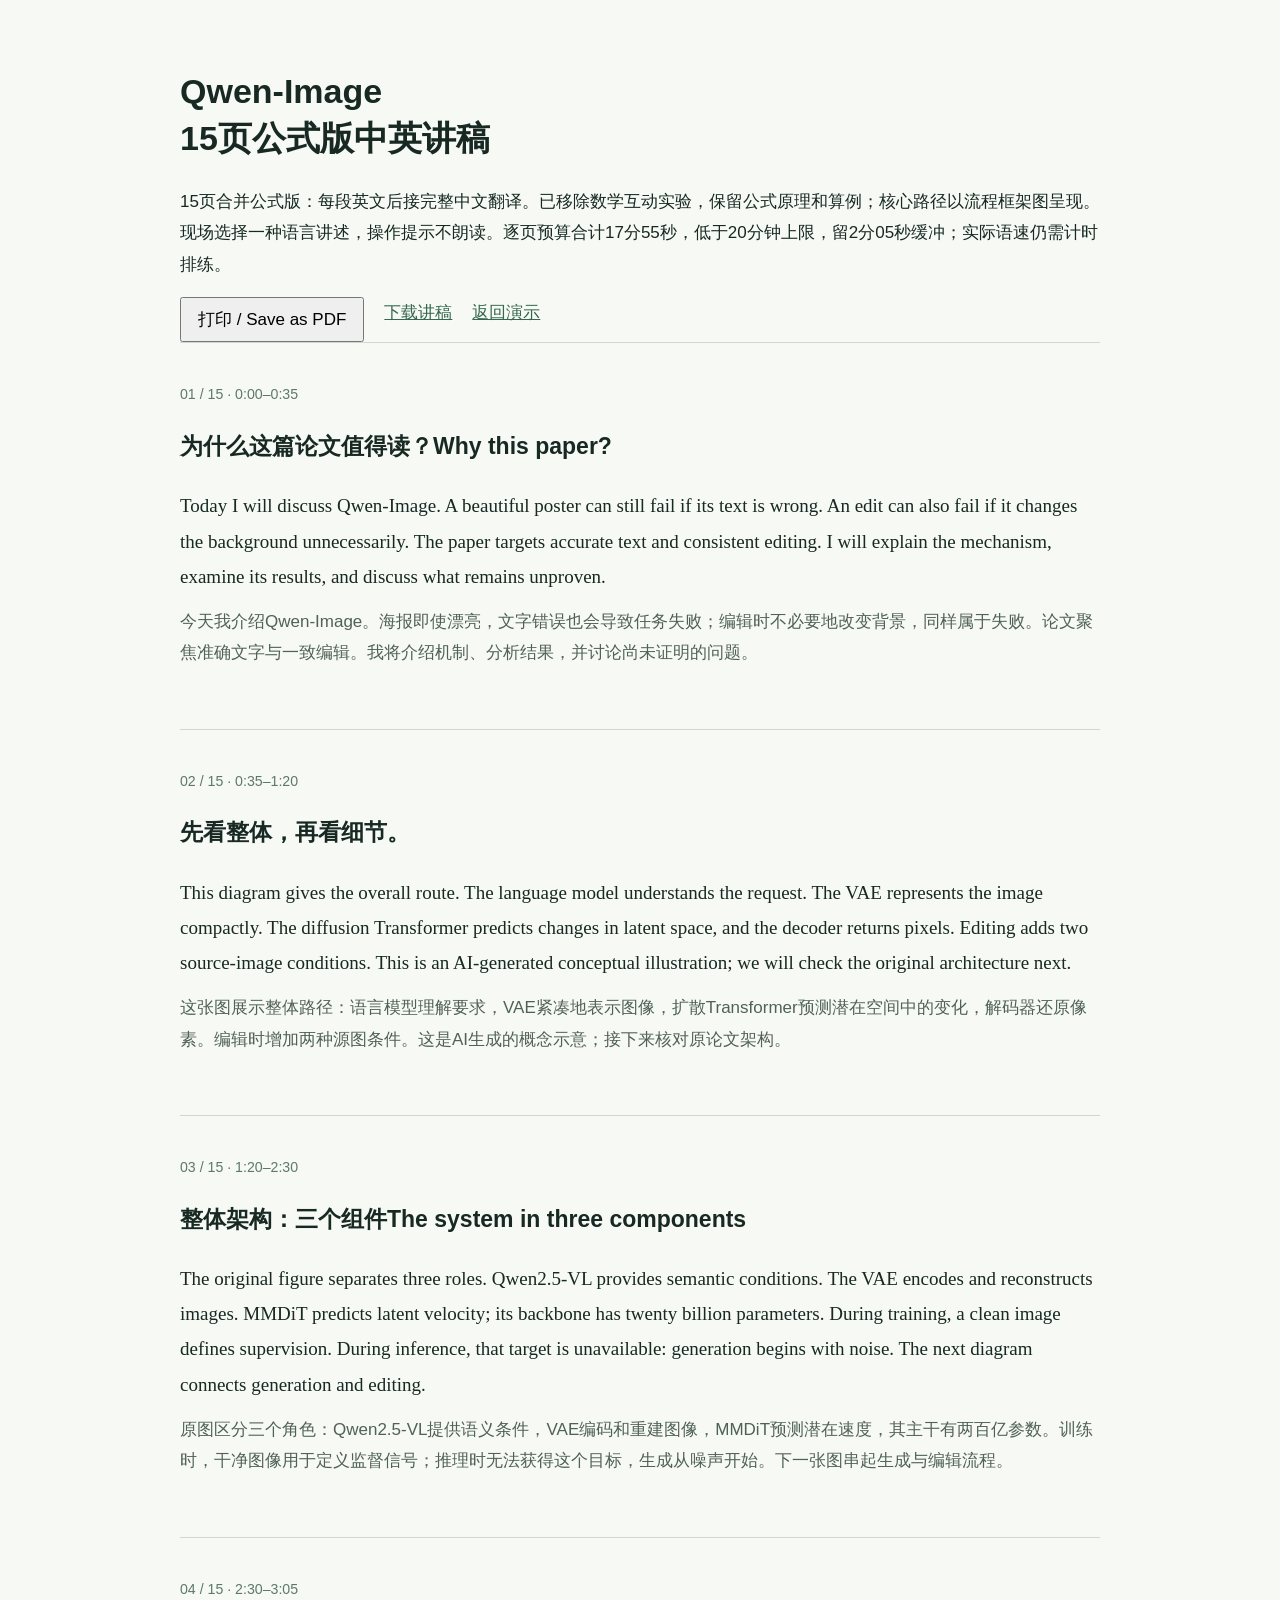
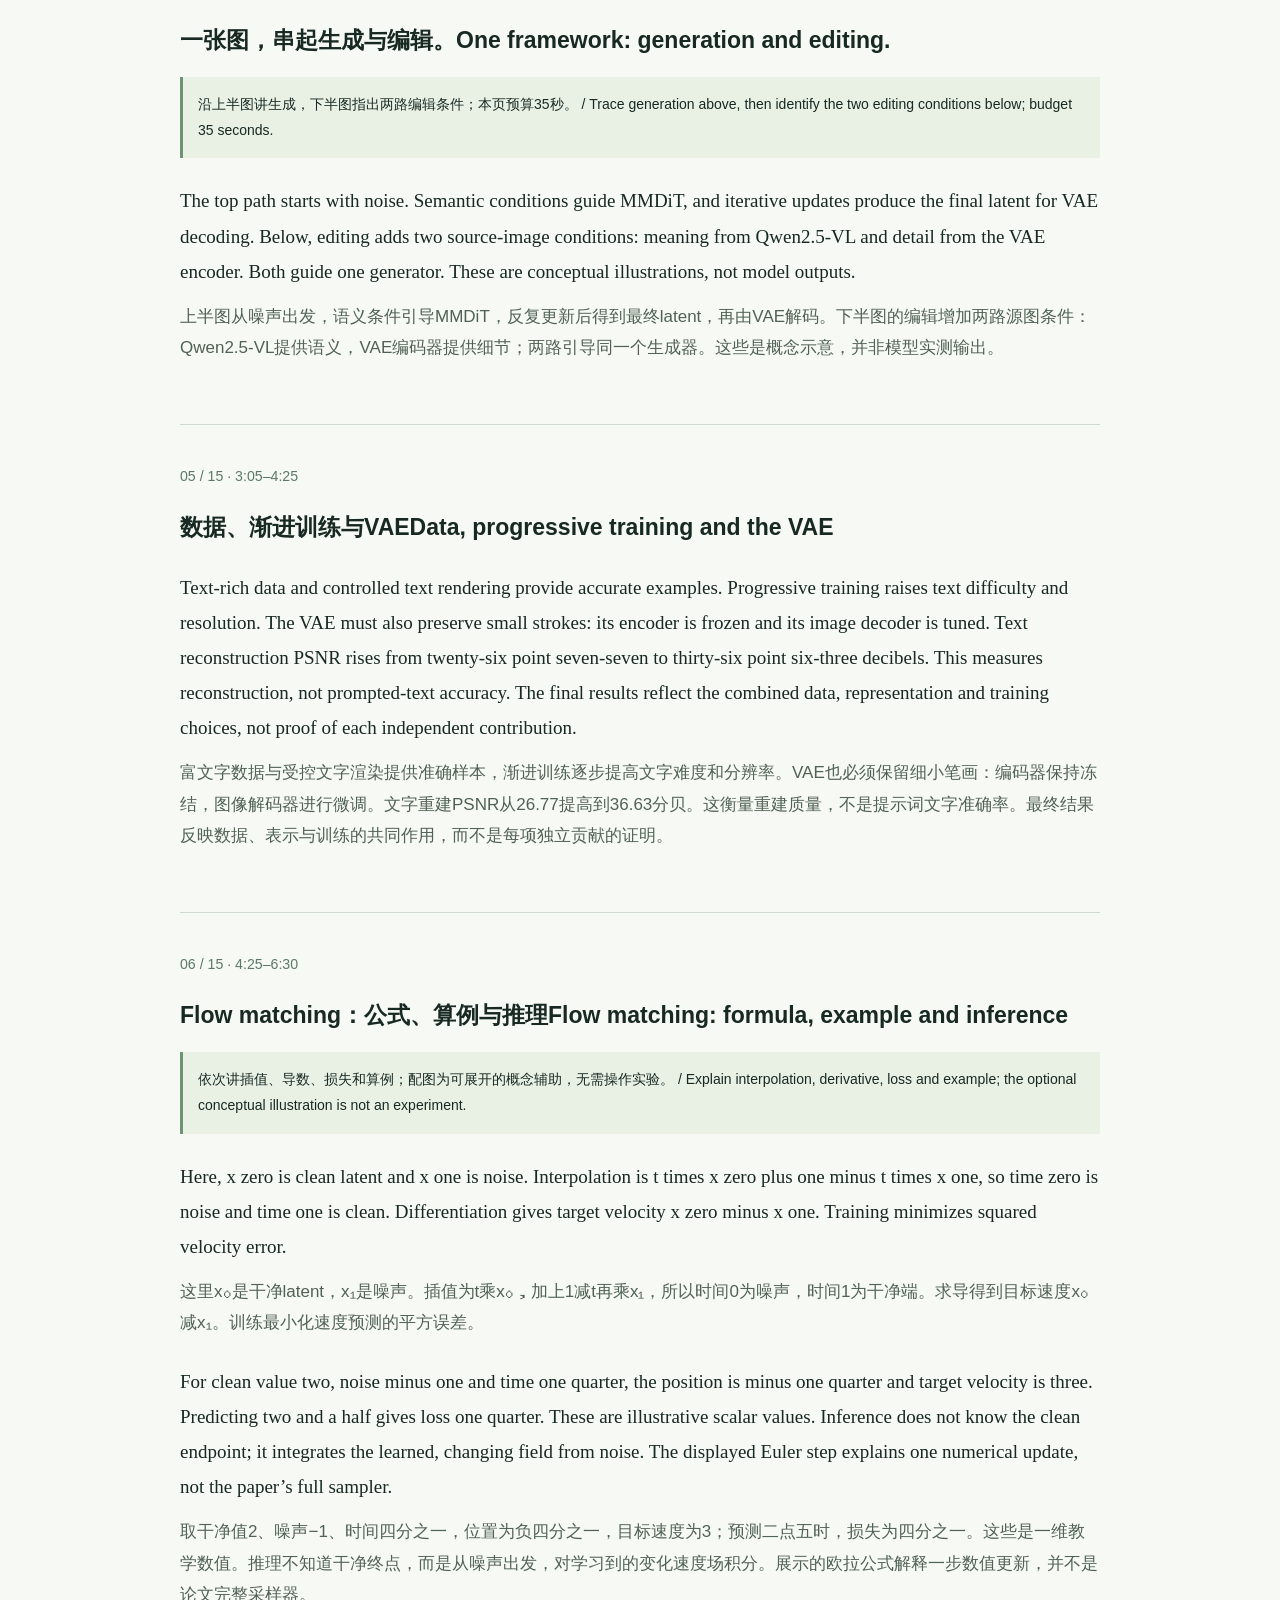
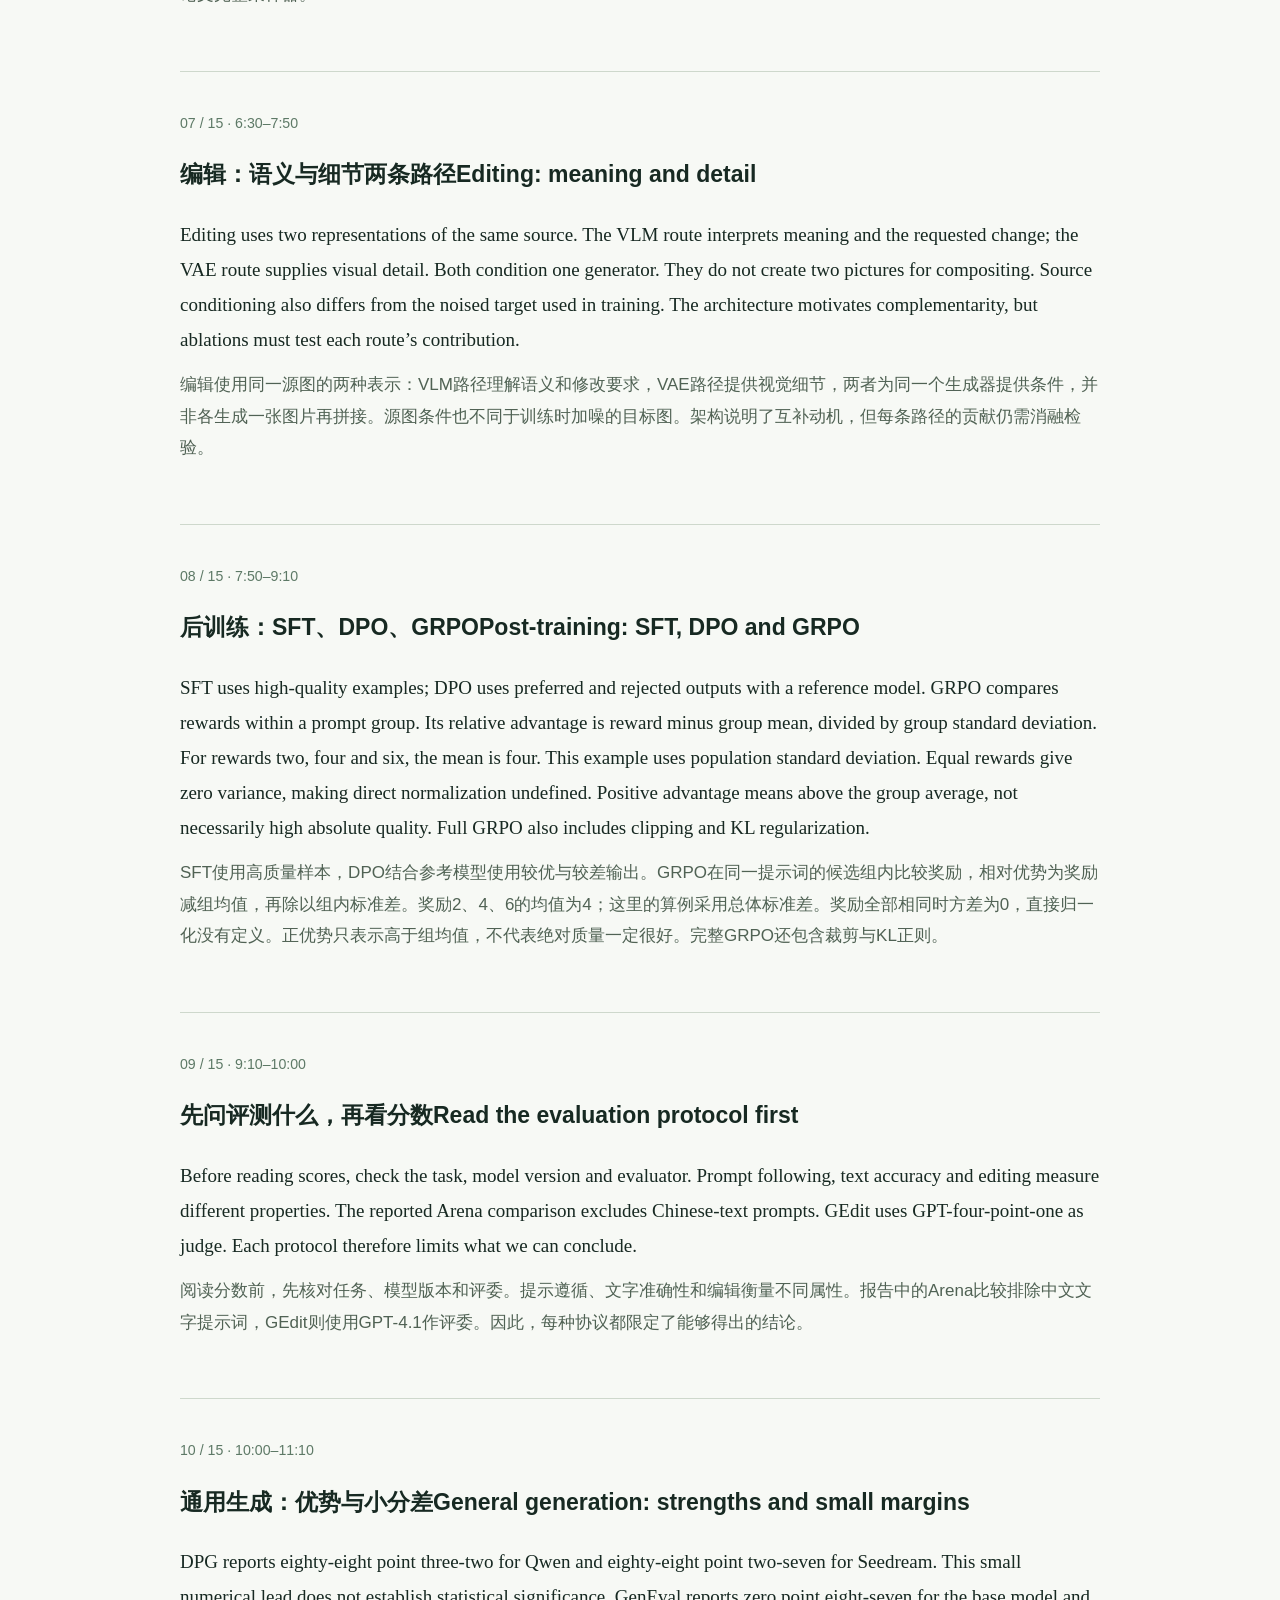
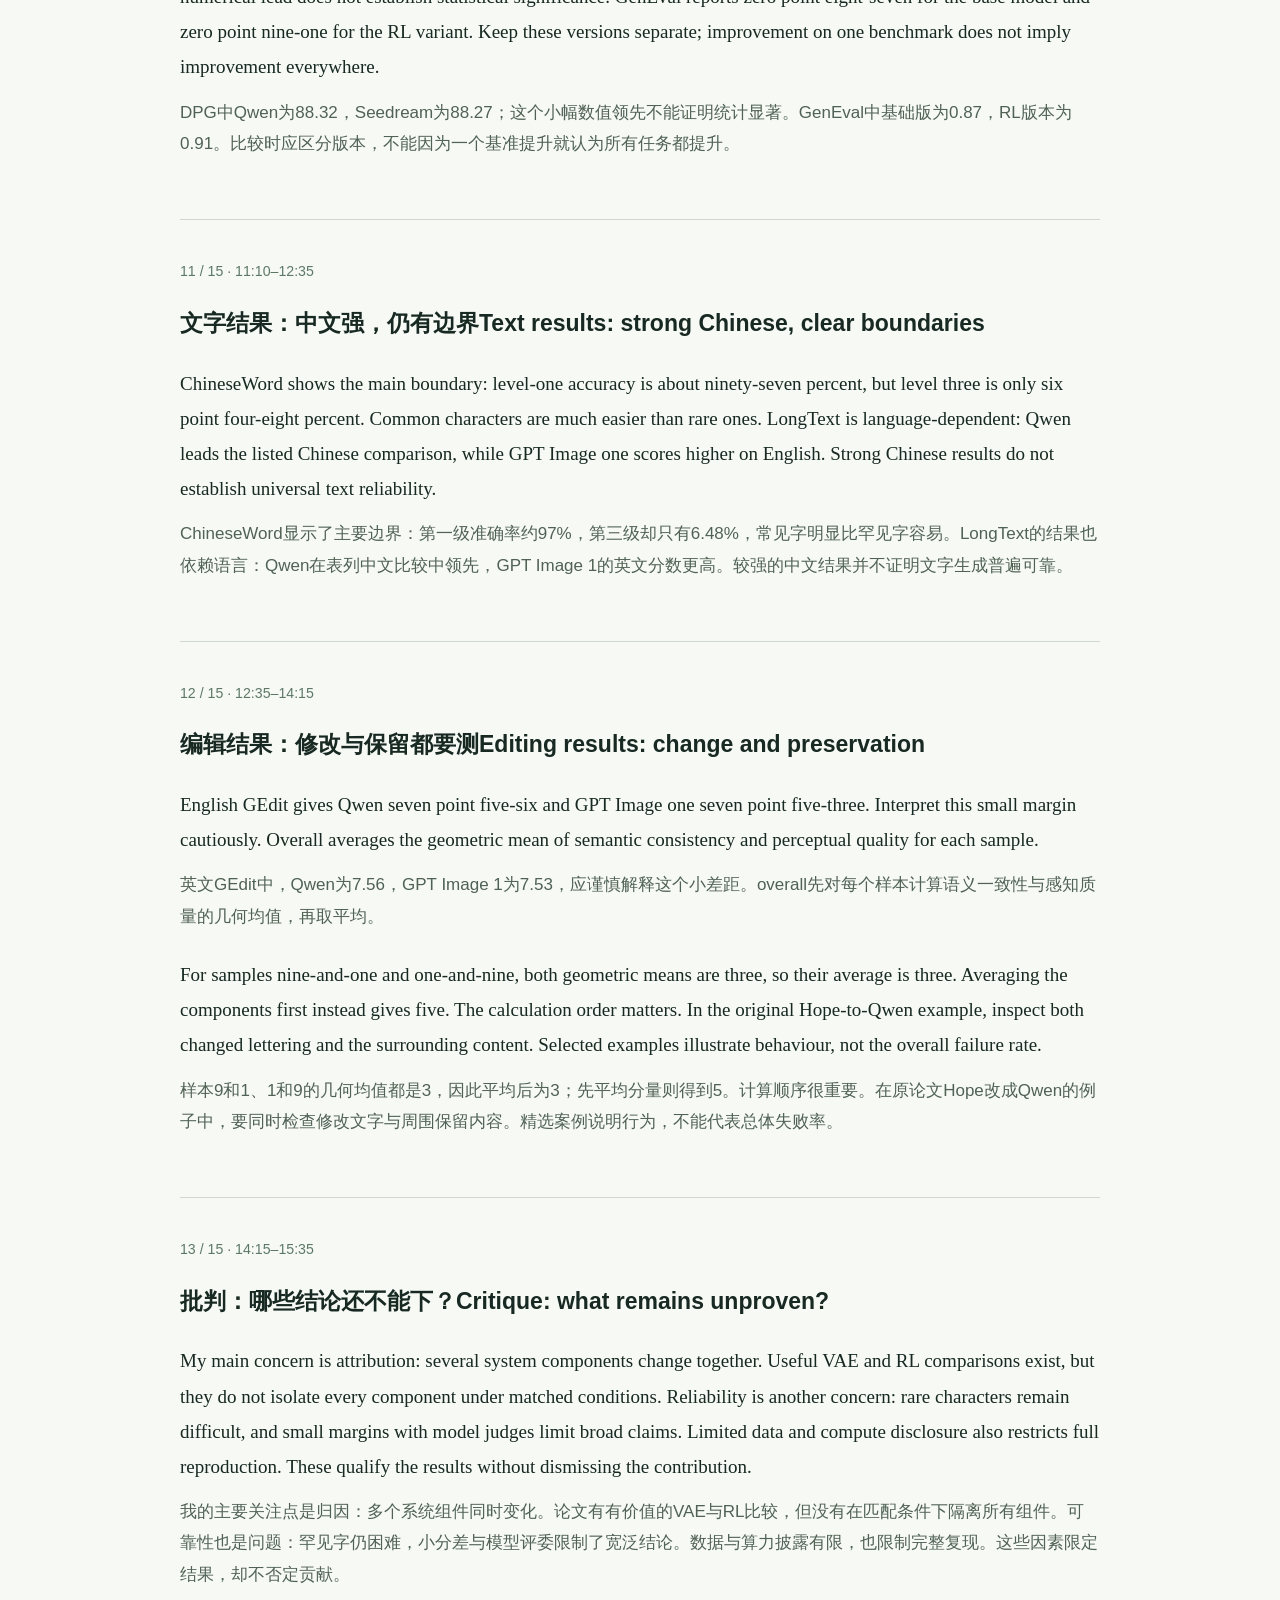
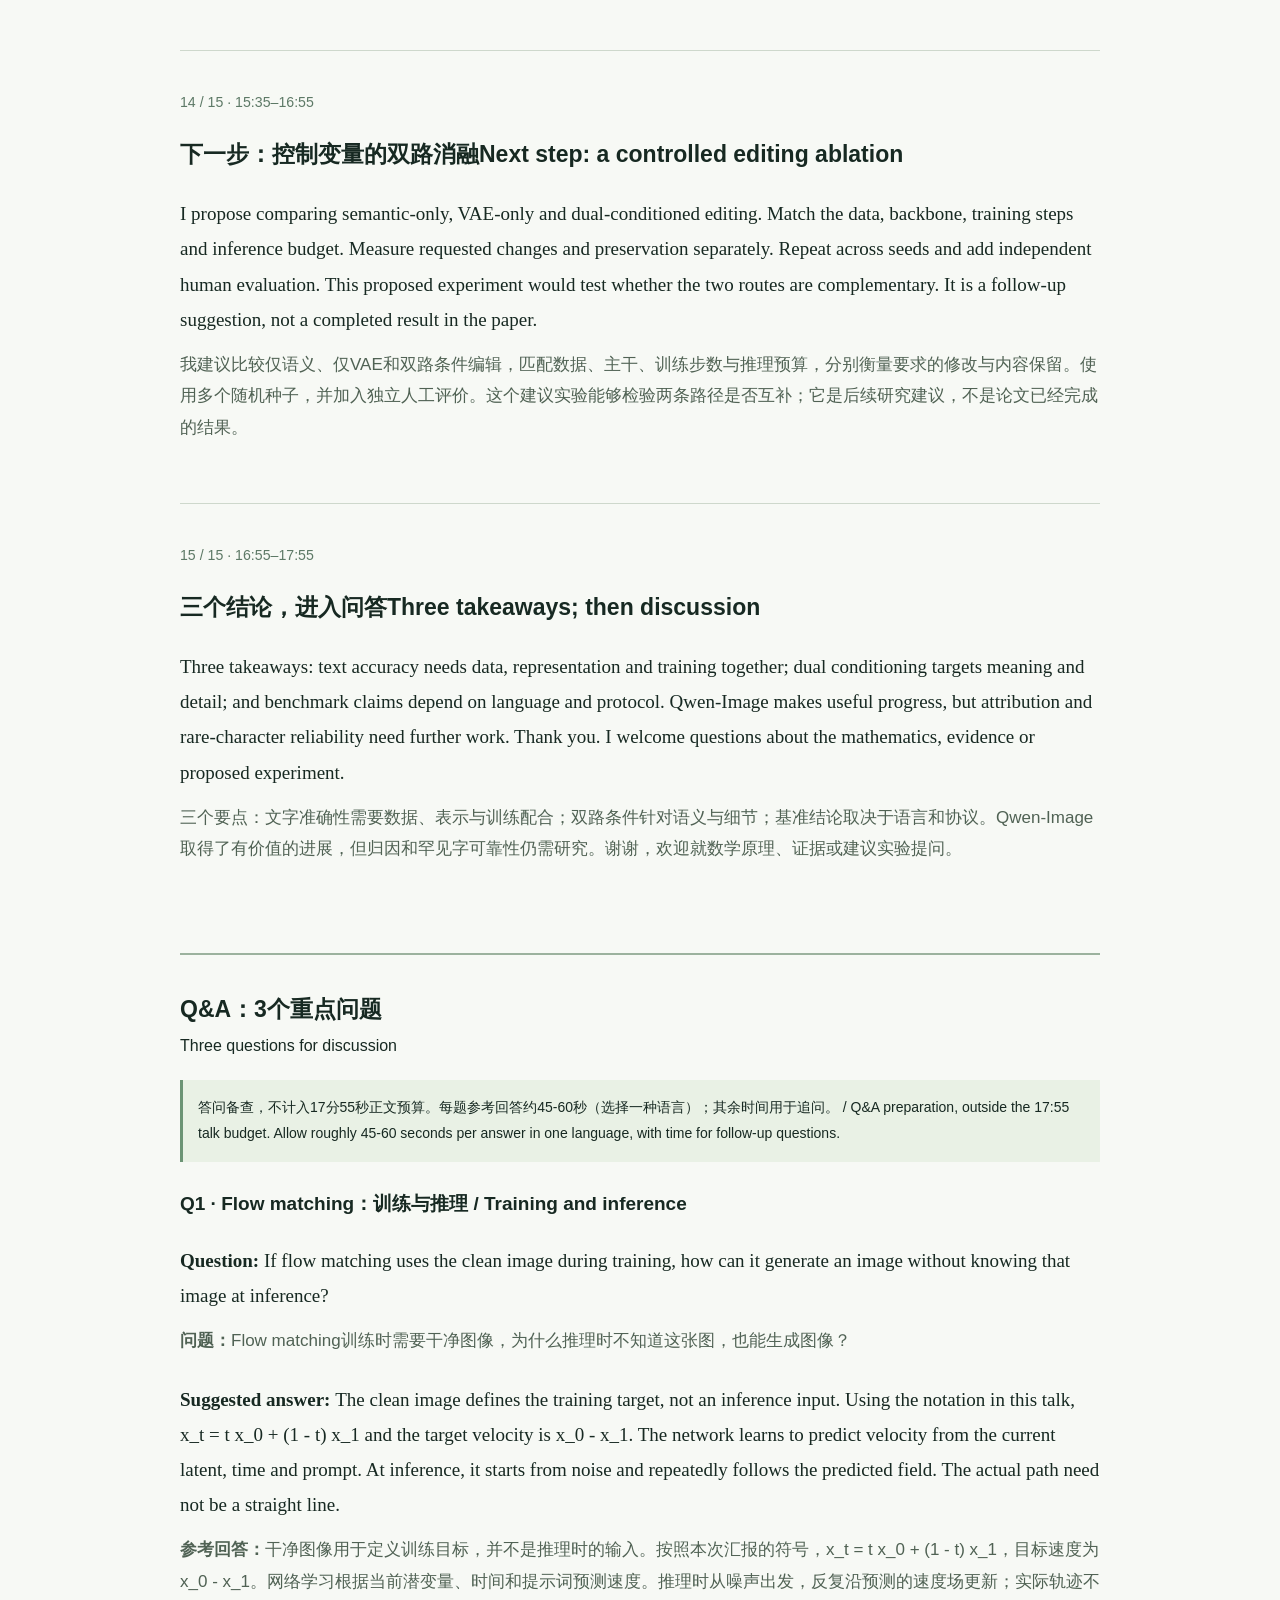
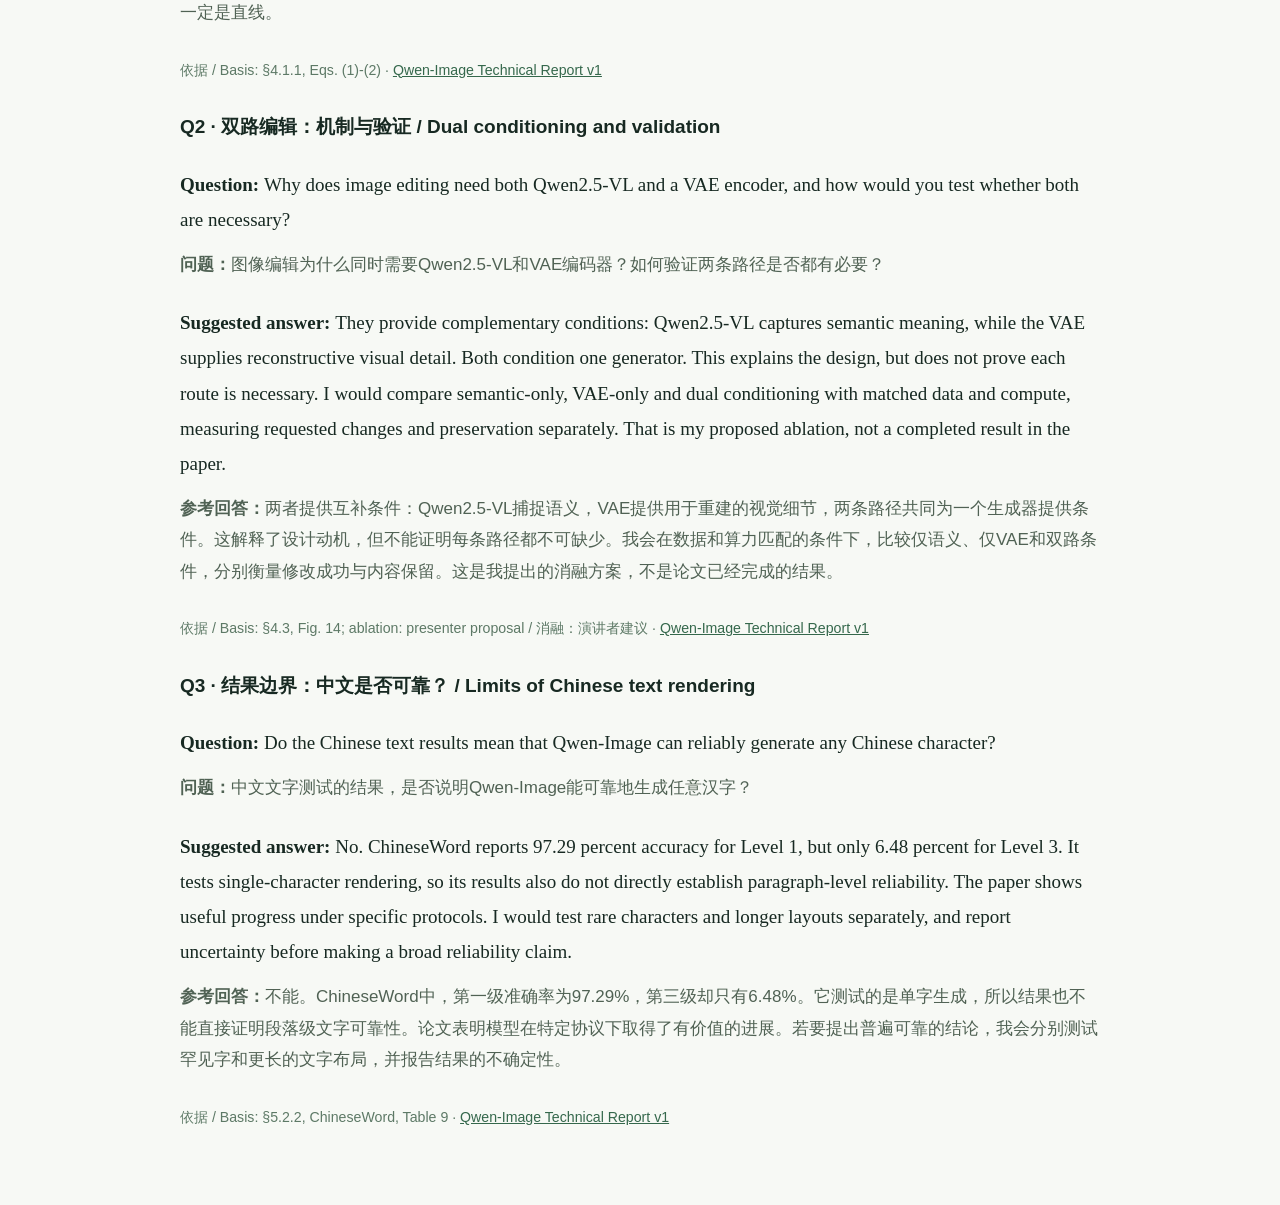
==== commit 8d5d299a: "Replace Qwen-Image video with generated inference framework and update bilingual speaker notes" ====
--- a/qwen-image/speaker-15-bilingual.html
+++ b/qwen-image/speaker-15-bilingual.html
@@ -1 +1 @@
-<!doctype html><html lang="zh-CN"><head><meta charset="utf-8"><meta name="viewport" content="width=device-width,initial-scale=1"><title>Qwen-Image｜15页公式版讲稿</title><style>body{margin:0;background:#f7f9f5;color:#172922;font:17px/1.85 -apple-system,BlinkMacSystemFont,"PingFang SC",sans-serif}main{max-width:920px;margin:auto;padding:45px 28px}h1{font-size:34px;line-height:1.4}h2{font-size:23px;line-height:1.5}small{color:#5d7966}article{border-top:1px solid #ced8cc;padding:35px 0}.pair{margin:25px 0}.pair p{margin:12px 0}p[lang=en]{font-family:Georgia,serif;font-size:19px}p[lang=zh-CN]{color:#506254}aside{padding:15px;background:#e9f1e5;font-size:14px;border-left:3px solid #6c9475}a{color:#35684c}.tools{display:flex;gap:20px;flex-wrap:wrap}button{font:inherit;padding:5px 16px;cursor:pointer}@media print{body{background:white;font-size:11pt}main{padding:0}.tools{display:none}article{break-before:page;border:0;padding:0}.pair{break-inside:avoid}h2{font-size:17pt}p[lang=en]{font-size:12pt}aside{font-size:10pt}}#qa-prep{border-top:2px solid #9cb29e;margin-top:28px;padding-top:18px}.qa-item{margin:28px 0}h3{font-size:19px;line-height:1.5;break-after:avoid}#qa-prep>h2{break-after:avoid}@media print{article{break-before:auto!important;padding:12pt 0!important}#qa-prep{break-before:auto}.qa-item{margin:18pt 0}h3{font-size:12pt}}</style></head><body><main><h1>Qwen-Image<br>15页公式版中英讲稿</h1><p>15页合并公式版：每段英文后接完整中文翻译。已移除数学互动实验，保留公式原理和算例；30秒配乐视频保留。现场选择一种语言讲述，操作提示不朗读。逐页预算合计17分55秒，低于20分钟上限，留2分05秒缓冲；实际语速仍需计时排练。</p><div class="tools"><button onclick="print()">打印 / Save as PDF</button><a href="speaker-15-final.md" download>下载讲稿</a><a href="index.html">返回演示</a></div><article id="slide-1"><small>01 / 15 · 0:00–0:35</small><h2>为什么这篇论文值得读？Why this paper?</h2><div class="pair"><p lang="en">Today I will discuss Qwen-Image. A beautiful poster can still fail if its text is wrong. An edit can also fail if it changes the background unnecessarily. The paper targets accurate text and consistent editing. I will explain the mechanism, examine its results, and discuss what remains unproven.</p><p lang="zh-CN">今天我介绍Qwen-Image。海报即使漂亮，文字错误也会导致任务失败；编辑时不必要地改变背景，同样属于失败。论文聚焦准确文字与一致编辑。我将介绍机制、分析结果，并讨论尚未证明的问题。</p></div></article><article id="slide-2"><small>02 / 15 · 0:35–1:20</small><h2>先看整体，再看细节。</h2><div class="pair"><p lang="en">This diagram gives the overall route. The language model understands the request. The VAE represents the image compactly. The diffusion Transformer predicts changes in latent space, and the decoder returns pixels. Editing adds two source-image conditions. This is an AI-generated conceptual illustration; we will check the original architecture next.</p><p lang="zh-CN">这张图展示整体路径：语言模型理解要求，VAE紧凑地表示图像，扩散Transformer预测潜在空间中的变化，解码器还原像素。编辑时增加两种源图条件。这是AI生成的概念示意；接下来核对原论文架构。</p></div></article><article id="slide-3"><small>03 / 15 · 1:20–2:30</small><h2>整体架构：三个组件The system in three components</h2><div class="pair"><p lang="en">The original figure separates three roles. Qwen2.5-VL provides semantic conditions. The VAE encodes and reconstructs images. MMDiT predicts latent velocity; its backbone has twenty billion parameters. During training, a clean image defines supervision. During inference, that target is unavailable: generation begins with noise. The next video traces the full process.</p><p lang="zh-CN">原图区分三个角色：Qwen2.5-VL提供语义条件，VAE编码和重建图像，MMDiT预测潜在速度，其主干有两百亿参数。训练时，干净图像用于定义监督信号；推理时无法获得这个目标，生成从噪声开始。下一段视频展示完整流程。</p></div></article><article id="slide-4"><small>04 / 15 · 2:30–3:05</small><h2>30秒，看懂核心路径。</h2><aside>不朗读：播放30秒背景音乐动态图解，本页预算35秒。 / Do not read aloud: play the 30-second music-backed animation; budget 35 seconds.</aside><div class="pair"><p lang="en">Play the 30-second video with background music and the chosen subtitles. There is no narration. Continue when it finishes.</p><p lang="zh-CN">选择所需字幕，播放30秒背景音乐动态图解；没有旁白。结束后进入下一页。</p></div></article><article id="slide-5"><small>05 / 15 · 3:05–4:25</small><h2>数据、渐进训练与VAEData, progressive training and the VAE</h2><div class="pair"><p lang="en">Text-rich data and controlled text rendering provide accurate examples. Progressive training raises text difficulty and resolution. The VAE must also preserve small strokes: its encoder is frozen and its image decoder is tuned. Text reconstruction PSNR rises from twenty-six point seven-seven to thirty-six point six-three decibels. This measures reconstruction, not prompted-text accuracy. The final results reflect the combined data, representation and training choices, not proof of each independent contribution.</p><p lang="zh-CN">富文字数据与受控文字渲染提供准确样本，渐进训练逐步提高文字难度和分辨率。VAE也必须保留细小笔画：编码器保持冻结，图像解码器进行微调。文字重建PSNR从26.77提高到36.63分贝。这衡量重建质量，不是提示词文字准确率。最终结果反映数据、表示与训练的共同作用，而不是每项独立贡献的证明。</p></div></article><article id="slide-6"><small>06 / 15 · 4:25–6:30</small><h2>Flow matching：公式、算例与推理Flow matching: formula, example and inference</h2><aside>依次讲插值、导数、损失和算例；配图为可展开的概念辅助，无需操作实验。 / Explain interpolation, derivative, loss and example; the optional conceptual illustration is not an experiment.</aside><div class="pair"><p lang="en">Here, x zero is clean latent and x one is noise. Interpolation is t times x zero plus one minus t times x one, so time zero is noise and time one is clean. Differentiation gives target velocity x zero minus x one. Training minimizes squared velocity error.</p><p lang="zh-CN">这里x₀是干净latent，x₁是噪声。插值为t乘x₀，加上1减t再乘x₁，所以时间0为噪声，时间1为干净端。求导得到目标速度x₀减x₁。训练最小化速度预测的平方误差。</p></div><div class="pair"><p lang="en">For clean value two, noise minus one and time one quarter, the position is minus one quarter and target velocity is three. Predicting two and a half gives loss one quarter. These are illustrative scalar values. Inference does not know the clean endpoint; it integrates the learned, changing field from noise. The displayed Euler step explains one numerical update, not the paper’s full sampler.</p><p lang="zh-CN">取干净值2、噪声−1、时间四分之一，位置为负四分之一，目标速度为3；预测二点五时，损失为四分之一。这些是一维教学数值。推理不知道干净终点，而是从噪声出发，对学习到的变化速度场积分。展示的欧拉公式解释一步数值更新，并不是论文完整采样器。</p></div></article><article id="slide-7"><small>07 / 15 · 6:30–7:50</small><h2>编辑：语义与细节两条路径Editing: meaning and detail</h2><div class="pair"><p lang="en">Editing uses two representations of the same source. The VLM route interprets meaning and the requested change; the VAE route supplies visual detail. Both condition one generator. They do not create two pictures for compositing. Source conditioning also differs from the noised target used in training. The architecture motivates complementarity, but ablations must test each route’s contribution.</p><p lang="zh-CN">编辑使用同一源图的两种表示：VLM路径理解语义和修改要求，VAE路径提供视觉细节，两者为同一个生成器提供条件，并非各生成一张图片再拼接。源图条件也不同于训练时加噪的目标图。架构说明了互补动机，但每条路径的贡献仍需消融检验。</p></div></article><article id="slide-8"><small>08 / 15 · 7:50–9:10</small><h2>后训练：SFT、DPO、GRPOPost-training: SFT, DPO and GRPO</h2><div class="pair"><p lang="en">SFT uses high-quality examples; DPO uses preferred and rejected outputs with a reference model. GRPO compares rewards within a prompt group. Its relative advantage is reward minus group mean, divided by group standard deviation. For rewards two, four and six, the mean is four. This example uses population standard deviation. Equal rewards give zero variance, making direct normalization undefined. Positive advantage means above the group average, not necessarily high absolute quality. Full GRPO also includes clipping and KL regularization.</p><p lang="zh-CN">SFT使用高质量样本，DPO结合参考模型使用较优与较差输出。GRPO在同一提示词的候选组内比较奖励，相对优势为奖励减组均值，再除以组内标准差。奖励2、4、6的均值为4；这里的算例采用总体标准差。奖励全部相同时方差为0，直接归一化没有定义。正优势只表示高于组均值，不代表绝对质量一定很好。完整GRPO还包含裁剪与KL正则。</p></div></article><article id="slide-9"><small>09 / 15 · 9:10–10:00</small><h2>先问评测什么，再看分数Read the evaluation protocol first</h2><div class="pair"><p lang="en">Before reading scores, check the task, model version and evaluator. Prompt following, text accuracy and editing measure different properties. The reported Arena comparison excludes Chinese-text prompts. GEdit uses GPT-four-point-one as judge. Each protocol therefore limits what we can conclude.</p><p lang="zh-CN">阅读分数前，先核对任务、模型版本和评委。提示遵循、文字准确性和编辑衡量不同属性。报告中的Arena比较排除中文文字提示词，GEdit则使用GPT-4.1作评委。因此，每种协议都限定了能够得出的结论。</p></div></article><article id="slide-10"><small>10 / 15 · 10:00–11:10</small><h2>通用生成：优势与小分差General generation: strengths and small margins</h2><div class="pair"><p lang="en">DPG reports eighty-eight point three-two for Qwen and eighty-eight point two-seven for Seedream. This small numerical lead does not establish statistical significance. GenEval reports zero point eight-seven for the base model and zero point nine-one for the RL variant. Keep these versions separate; improvement on one benchmark does not imply improvement everywhere.</p><p lang="zh-CN">DPG中Qwen为88.32，Seedream为88.27；这个小幅数值领先不能证明统计显著。GenEval中基础版为0.87，RL版本为0.91。比较时应区分版本，不能因为一个基准提升就认为所有任务都提升。</p></div></article><article id="slide-11"><small>11 / 15 · 11:10–12:35</small><h2>文字结果：中文强，仍有边界Text results: strong Chinese, clear boundaries</h2><div class="pair"><p lang="en">ChineseWord shows the main boundary: level-one accuracy is about ninety-seven percent, but level three is only six point four-eight percent. Common characters are much easier than rare ones. LongText is language-dependent: Qwen leads the listed Chinese comparison, while GPT Image one scores higher on English. Strong Chinese results do not establish universal text reliability.</p><p lang="zh-CN">ChineseWord显示了主要边界：第一级准确率约97%，第三级却只有6.48%，常见字明显比罕见字容易。LongText的结果也依赖语言：Qwen在表列中文比较中领先，GPT Image 1的英文分数更高。较强的中文结果并不证明文字生成普遍可靠。</p></div></article><article id="slide-12"><small>12 / 15 · 12:35–14:15</small><h2>编辑结果：修改与保留都要测Editing results: change and preservation</h2><div class="pair"><p lang="en">English GEdit gives Qwen seven point five-six and GPT Image one seven point five-three. Interpret this small margin cautiously. Overall averages the geometric mean of semantic consistency and perceptual quality for each sample.</p><p lang="zh-CN">英文GEdit中，Qwen为7.56，GPT Image 1为7.53，应谨慎解释这个小差距。overall先对每个样本计算语义一致性与感知质量的几何均值，再取平均。</p></div><div class="pair"><p lang="en">For samples nine-and-one and one-and-nine, both geometric means are three, so their average is three. Averaging the components first instead gives five. The calculation order matters. In the original Hope-to-Qwen example, inspect both changed lettering and the surrounding content. Selected examples illustrate behaviour, not the overall failure rate.</p><p lang="zh-CN">样本9和1、1和9的几何均值都是3，因此平均后为3；先平均分量则得到5。计算顺序很重要。在原论文Hope改成Qwen的例子中，要同时检查修改文字与周围保留内容。精选案例说明行为，不能代表总体失败率。</p></div></article><article id="slide-13"><small>13 / 15 · 14:15–15:35</small><h2>批判：哪些结论还不能下？Critique: what remains unproven?</h2><div class="pair"><p lang="en">My main concern is attribution: several system components change together. Useful VAE and RL comparisons exist, but they do not isolate every component under matched conditions. Reliability is another concern: rare characters remain difficult, and small margins with model judges limit broad claims. Limited data and compute disclosure also restricts full reproduction. These qualify the results without dismissing the contribution.</p><p lang="zh-CN">我的主要关注点是归因：多个系统组件同时变化。论文有有价值的VAE与RL比较，但没有在匹配条件下隔离所有组件。可靠性也是问题：罕见字仍困难，小分差与模型评委限制了宽泛结论。数据与算力披露有限，也限制完整复现。这些因素限定结果，却不否定贡献。</p></div></article><article id="slide-14"><small>14 / 15 · 15:35–16:55</small><h2>下一步：控制变量的双路消融Next step: a controlled editing ablation</h2><div class="pair"><p lang="en">I propose comparing semantic-only, VAE-only and dual-conditioned editing. Match the data, backbone, training steps and inference budget. Measure requested changes and preservation separately. Repeat across seeds and add independent human evaluation. This proposed experiment would test whether the two routes are complementary. It is a follow-up suggestion, not a completed result in the paper.</p><p lang="zh-CN">我建议比较仅语义、仅VAE和双路条件编辑，匹配数据、主干、训练步数与推理预算，分别衡量要求的修改与内容保留。使用多个随机种子，并加入独立人工评价。这个建议实验能够检验两条路径是否互补；它是后续研究建议，不是论文已经完成的结果。</p></div></article><article id="slide-15"><small>15 / 15 · 16:55–17:55</small><h2>三个结论，进入问答Three takeaways; then discussion</h2><div class="pair"><p lang="en">Three takeaways: text accuracy needs data, representation and training together; dual conditioning targets meaning and detail; and benchmark claims depend on language and protocol. Qwen-Image makes useful progress, but attribution and rare-character reliability need further work. Thank you. I welcome questions about the mathematics, evidence or proposed experiment.</p><p lang="zh-CN">三个要点：文字准确性需要数据、表示与训练配合；双路条件针对语义与细节；基准结论取决于语言和协议。Qwen-Image取得了有价值的进展，但归因和罕见字可靠性仍需研究。谢谢，欢迎就数学原理、证据或建议实验提问。</p></div></article><section id="qa-prep"><h2>Q&amp;A：3个重点问题<br><span style="font-size:12pt;font-weight:500">Three questions for discussion</span></h2><aside>答问备查，不计入17分55秒正文预算。每题参考回答约45-60秒（选择一种语言）；其余时间用于追问。 / Q&amp;A preparation, outside the 17:55 talk budget. Allow roughly 45-60 seconds per answer in one language, with time for follow-up questions.</aside><div class="qa-item" id="question-1"><h3>Q1 · Flow matching：训练与推理 / Training and inference</h3><div class="pair"><p lang="en"><strong>Question: </strong>If flow matching uses the clean image during training, how can it generate an image without knowing that image at inference?</p><p lang="zh-CN"><strong>问题：</strong>Flow matching训练时需要干净图像，为什么推理时不知道这张图，也能生成图像？</p></div><div class="pair"><p lang="en"><strong>Suggested answer: </strong>The clean image defines the training target, not an inference input. Using the notation in this talk, x_t = t x_0 + (1 - t) x_1 and the target velocity is x_0 - x_1. The network learns to predict velocity from the current latent, time and prompt. At inference, it starts from noise and repeatedly follows the predicted field. The actual path need not be a straight line.</p><p lang="zh-CN"><strong>参考回答：</strong>干净图像用于定义训练目标，并不是推理时的输入。按照本次汇报的符号，x_t = t x_0 + (1 - t) x_1，目标速度为x_0 - x_1。网络学习根据当前潜变量、时间和提示词预测速度。推理时从噪声出发，反复沿预测的速度场更新；实际轨迹不一定是直线。</p></div><small>依据 / Basis: §4.1.1, Eqs. (1)-(2) · <a href="https://arxiv.org/html/2508.02324v1" target="_blank" rel="noopener">Qwen-Image Technical Report v1</a></small></div><div class="qa-item" id="question-2"><h3>Q2 · 双路编辑：机制与验证 / Dual conditioning and validation</h3><div class="pair"><p lang="en"><strong>Question: </strong>Why does image editing need both Qwen2.5-VL and a VAE encoder, and how would you test whether both are necessary?</p><p lang="zh-CN"><strong>问题：</strong>图像编辑为什么同时需要Qwen2.5-VL和VAE编码器？如何验证两条路径是否都有必要？</p></div><div class="pair"><p lang="en"><strong>Suggested answer: </strong>They provide complementary conditions: Qwen2.5-VL captures semantic meaning, while the VAE supplies reconstructive visual detail. Both condition one generator. This explains the design, but does not prove each route is necessary. I would compare semantic-only, VAE-only and dual conditioning with matched data and compute, measuring requested changes and preservation separately. That is my proposed ablation, not a completed result in the paper.</p><p lang="zh-CN"><strong>参考回答：</strong>两者提供互补条件：Qwen2.5-VL捕捉语义，VAE提供用于重建的视觉细节，两条路径共同为一个生成器提供条件。这解释了设计动机，但不能证明每条路径都不可缺少。我会在数据和算力匹配的条件下，比较仅语义、仅VAE和双路条件，分别衡量修改成功与内容保留。这是我提出的消融方案，不是论文已经完成的结果。</p></div><small>依据 / Basis: §4.3, Fig. 14; ablation: presenter proposal / 消融：演讲者建议 · <a href="https://arxiv.org/html/2508.02324v1" target="_blank" rel="noopener">Qwen-Image Technical Report v1</a></small></div><div class="qa-item" id="question-3"><h3>Q3 · 结果边界：中文是否可靠？ / Limits of Chinese text rendering</h3><div class="pair"><p lang="en"><strong>Question: </strong>Do the Chinese text results mean that Qwen-Image can reliably generate any Chinese character?</p><p lang="zh-CN"><strong>问题：</strong>中文文字测试的结果，是否说明Qwen-Image能可靠地生成任意汉字？</p></div><div class="pair"><p lang="en"><strong>Suggested answer: </strong>No. ChineseWord reports 97.29 percent accuracy for Level 1, but only 6.48 percent for Level 3. It tests single-character rendering, so its results also do not directly establish paragraph-level reliability. The paper shows useful progress under specific protocols. I would test rare characters and longer layouts separately, and report uncertainty before making a broad reliability claim.</p><p lang="zh-CN"><strong>参考回答：</strong>不能。ChineseWord中，第一级准确率为97.29%，第三级却只有6.48%。它测试的是单字生成，所以结果也不能直接证明段落级文字可靠性。论文表明模型在特定协议下取得了有价值的进展。若要提出普遍可靠的结论，我会分别测试罕见字和更长的文字布局，并报告结果的不确定性。</p></div><small>依据 / Basis: §5.2.2, ChineseWord, Table 9 · <a href="https://arxiv.org/html/2508.02324v1" target="_blank" rel="noopener">Qwen-Image Technical Report v1</a></small></div></section></main></body></html>+<!doctype html><html lang="zh-CN"><head><meta charset="utf-8"><meta name="viewport" content="width=device-width,initial-scale=1"><title>Qwen-Image｜15页公式版讲稿</title><style>body{margin:0;background:#f7f9f5;color:#172922;font:17px/1.85 -apple-system,BlinkMacSystemFont,"PingFang SC",sans-serif}main{max-width:920px;margin:auto;padding:45px 28px}h1{font-size:34px;line-height:1.4}h2{font-size:23px;line-height:1.5}small{color:#5d7966}article{border-top:1px solid #ced8cc;padding:35px 0}.pair{margin:25px 0}.pair p{margin:12px 0}p[lang=en]{font-family:Georgia,serif;font-size:19px}p[lang=zh-CN]{color:#506254}aside{padding:15px;background:#e9f1e5;font-size:14px;border-left:3px solid #6c9475}a{color:#35684c}.tools{display:flex;gap:20px;flex-wrap:wrap}button{font:inherit;padding:5px 16px;cursor:pointer}@media print{body{background:white;font-size:11pt}main{padding:0}.tools{display:none}article{break-before:page;border:0;padding:0}.pair{break-inside:avoid}h2{font-size:17pt}p[lang=en]{font-size:12pt}aside{font-size:10pt}}#qa-prep{border-top:2px solid #9cb29e;margin-top:28px;padding-top:18px}.qa-item{margin:28px 0}h3{font-size:19px;line-height:1.5;break-after:avoid}#qa-prep>h2{break-after:avoid}@media print{article{break-before:auto!important;padding:12pt 0!important}#qa-prep{break-before:auto}.qa-item{margin:18pt 0}h3{font-size:12pt}}</style></head><body><main><h1>Qwen-Image<br>15页公式版中英讲稿</h1><p>15页合并公式版：每段英文后接完整中文翻译。已移除数学互动实验，保留公式原理和算例；核心路径以流程框架图呈现。现场选择一种语言讲述，操作提示不朗读。逐页预算合计17分55秒，低于20分钟上限，留2分05秒缓冲；实际语速仍需计时排练。</p><div class="tools"><button onclick="print()">打印 / Save as PDF</button><a href="speaker-15-final.md" download>下载讲稿</a><a href="index.html">返回演示</a></div><article id="slide-1"><small>01 / 15 · 0:00–0:35</small><h2>为什么这篇论文值得读？Why this paper?</h2><div class="pair"><p lang="en">Today I will discuss Qwen-Image. A beautiful poster can still fail if its text is wrong. An edit can also fail if it changes the background unnecessarily. The paper targets accurate text and consistent editing. I will explain the mechanism, examine its results, and discuss what remains unproven.</p><p lang="zh-CN">今天我介绍Qwen-Image。海报即使漂亮，文字错误也会导致任务失败；编辑时不必要地改变背景，同样属于失败。论文聚焦准确文字与一致编辑。我将介绍机制、分析结果，并讨论尚未证明的问题。</p></div></article><article id="slide-2"><small>02 / 15 · 0:35–1:20</small><h2>先看整体，再看细节。</h2><div class="pair"><p lang="en">This diagram gives the overall route. The language model understands the request. The VAE represents the image compactly. The diffusion Transformer predicts changes in latent space, and the decoder returns pixels. Editing adds two source-image conditions. This is an AI-generated conceptual illustration; we will check the original architecture next.</p><p lang="zh-CN">这张图展示整体路径：语言模型理解要求，VAE紧凑地表示图像，扩散Transformer预测潜在空间中的变化，解码器还原像素。编辑时增加两种源图条件。这是AI生成的概念示意；接下来核对原论文架构。</p></div></article><article id="slide-3"><small>03 / 15 · 1:20–2:30</small><h2>整体架构：三个组件The system in three components</h2><div class="pair"><p lang="en">The original figure separates three roles. Qwen2.5-VL provides semantic conditions. The VAE encodes and reconstructs images. MMDiT predicts latent velocity; its backbone has twenty billion parameters. During training, a clean image defines supervision. During inference, that target is unavailable: generation begins with noise. The next diagram connects generation and editing.</p><p lang="zh-CN">原图区分三个角色：Qwen2.5-VL提供语义条件，VAE编码和重建图像，MMDiT预测潜在速度，其主干有两百亿参数。训练时，干净图像用于定义监督信号；推理时无法获得这个目标，生成从噪声开始。下一张图串起生成与编辑流程。</p></div></article><article id="slide-4"><small>04 / 15 · 2:30–3:05</small><h2>一张图，串起生成与编辑。One framework: generation and editing.</h2><aside>沿上半图讲生成，下半图指出两路编辑条件；本页预算35秒。 / Trace generation above, then identify the two editing conditions below; budget 35 seconds.</aside><div class="pair"><p lang="en">The top path starts with noise. Semantic conditions guide MMDiT, and iterative updates produce the final latent for VAE decoding. Below, editing adds two source-image conditions: meaning from Qwen2.5-VL and detail from the VAE encoder. Both guide one generator. These are conceptual illustrations, not model outputs.</p><p lang="zh-CN">上半图从噪声出发，语义条件引导MMDiT，反复更新后得到最终latent，再由VAE解码。下半图的编辑增加两路源图条件：Qwen2.5-VL提供语义，VAE编码器提供细节；两路引导同一个生成器。这些是概念示意，并非模型实测输出。</p></div></article><article id="slide-5"><small>05 / 15 · 3:05–4:25</small><h2>数据、渐进训练与VAEData, progressive training and the VAE</h2><div class="pair"><p lang="en">Text-rich data and controlled text rendering provide accurate examples. Progressive training raises text difficulty and resolution. The VAE must also preserve small strokes: its encoder is frozen and its image decoder is tuned. Text reconstruction PSNR rises from twenty-six point seven-seven to thirty-six point six-three decibels. This measures reconstruction, not prompted-text accuracy. The final results reflect the combined data, representation and training choices, not proof of each independent contribution.</p><p lang="zh-CN">富文字数据与受控文字渲染提供准确样本，渐进训练逐步提高文字难度和分辨率。VAE也必须保留细小笔画：编码器保持冻结，图像解码器进行微调。文字重建PSNR从26.77提高到36.63分贝。这衡量重建质量，不是提示词文字准确率。最终结果反映数据、表示与训练的共同作用，而不是每项独立贡献的证明。</p></div></article><article id="slide-6"><small>06 / 15 · 4:25–6:30</small><h2>Flow matching：公式、算例与推理Flow matching: formula, example and inference</h2><aside>依次讲插值、导数、损失和算例；配图为可展开的概念辅助，无需操作实验。 / Explain interpolation, derivative, loss and example; the optional conceptual illustration is not an experiment.</aside><div class="pair"><p lang="en">Here, x zero is clean latent and x one is noise. Interpolation is t times x zero plus one minus t times x one, so time zero is noise and time one is clean. Differentiation gives target velocity x zero minus x one. Training minimizes squared velocity error.</p><p lang="zh-CN">这里x₀是干净latent，x₁是噪声。插值为t乘x₀，加上1减t再乘x₁，所以时间0为噪声，时间1为干净端。求导得到目标速度x₀减x₁。训练最小化速度预测的平方误差。</p></div><div class="pair"><p lang="en">For clean value two, noise minus one and time one quarter, the position is minus one quarter and target velocity is three. Predicting two and a half gives loss one quarter. These are illustrative scalar values. Inference does not know the clean endpoint; it integrates the learned, changing field from noise. The displayed Euler step explains one numerical update, not the paper’s full sampler.</p><p lang="zh-CN">取干净值2、噪声−1、时间四分之一，位置为负四分之一，目标速度为3；预测二点五时，损失为四分之一。这些是一维教学数值。推理不知道干净终点，而是从噪声出发，对学习到的变化速度场积分。展示的欧拉公式解释一步数值更新，并不是论文完整采样器。</p></div></article><article id="slide-7"><small>07 / 15 · 6:30–7:50</small><h2>编辑：语义与细节两条路径Editing: meaning and detail</h2><div class="pair"><p lang="en">Editing uses two representations of the same source. The VLM route interprets meaning and the requested change; the VAE route supplies visual detail. Both condition one generator. They do not create two pictures for compositing. Source conditioning also differs from the noised target used in training. The architecture motivates complementarity, but ablations must test each route’s contribution.</p><p lang="zh-CN">编辑使用同一源图的两种表示：VLM路径理解语义和修改要求，VAE路径提供视觉细节，两者为同一个生成器提供条件，并非各生成一张图片再拼接。源图条件也不同于训练时加噪的目标图。架构说明了互补动机，但每条路径的贡献仍需消融检验。</p></div></article><article id="slide-8"><small>08 / 15 · 7:50–9:10</small><h2>后训练：SFT、DPO、GRPOPost-training: SFT, DPO and GRPO</h2><div class="pair"><p lang="en">SFT uses high-quality examples; DPO uses preferred and rejected outputs with a reference model. GRPO compares rewards within a prompt group. Its relative advantage is reward minus group mean, divided by group standard deviation. For rewards two, four and six, the mean is four. This example uses population standard deviation. Equal rewards give zero variance, making direct normalization undefined. Positive advantage means above the group average, not necessarily high absolute quality. Full GRPO also includes clipping and KL regularization.</p><p lang="zh-CN">SFT使用高质量样本，DPO结合参考模型使用较优与较差输出。GRPO在同一提示词的候选组内比较奖励，相对优势为奖励减组均值，再除以组内标准差。奖励2、4、6的均值为4；这里的算例采用总体标准差。奖励全部相同时方差为0，直接归一化没有定义。正优势只表示高于组均值，不代表绝对质量一定很好。完整GRPO还包含裁剪与KL正则。</p></div></article><article id="slide-9"><small>09 / 15 · 9:10–10:00</small><h2>先问评测什么，再看分数Read the evaluation protocol first</h2><div class="pair"><p lang="en">Before reading scores, check the task, model version and evaluator. Prompt following, text accuracy and editing measure different properties. The reported Arena comparison excludes Chinese-text prompts. GEdit uses GPT-four-point-one as judge. Each protocol therefore limits what we can conclude.</p><p lang="zh-CN">阅读分数前，先核对任务、模型版本和评委。提示遵循、文字准确性和编辑衡量不同属性。报告中的Arena比较排除中文文字提示词，GEdit则使用GPT-4.1作评委。因此，每种协议都限定了能够得出的结论。</p></div></article><article id="slide-10"><small>10 / 15 · 10:00–11:10</small><h2>通用生成：优势与小分差General generation: strengths and small margins</h2><div class="pair"><p lang="en">DPG reports eighty-eight point three-two for Qwen and eighty-eight point two-seven for Seedream. This small numerical lead does not establish statistical significance. GenEval reports zero point eight-seven for the base model and zero point nine-one for the RL variant. Keep these versions separate; improvement on one benchmark does not imply improvement everywhere.</p><p lang="zh-CN">DPG中Qwen为88.32，Seedream为88.27；这个小幅数值领先不能证明统计显著。GenEval中基础版为0.87，RL版本为0.91。比较时应区分版本，不能因为一个基准提升就认为所有任务都提升。</p></div></article><article id="slide-11"><small>11 / 15 · 11:10–12:35</small><h2>文字结果：中文强，仍有边界Text results: strong Chinese, clear boundaries</h2><div class="pair"><p lang="en">ChineseWord shows the main boundary: level-one accuracy is about ninety-seven percent, but level three is only six point four-eight percent. Common characters are much easier than rare ones. LongText is language-dependent: Qwen leads the listed Chinese comparison, while GPT Image one scores higher on English. Strong Chinese results do not establish universal text reliability.</p><p lang="zh-CN">ChineseWord显示了主要边界：第一级准确率约97%，第三级却只有6.48%，常见字明显比罕见字容易。LongText的结果也依赖语言：Qwen在表列中文比较中领先，GPT Image 1的英文分数更高。较强的中文结果并不证明文字生成普遍可靠。</p></div></article><article id="slide-12"><small>12 / 15 · 12:35–14:15</small><h2>编辑结果：修改与保留都要测Editing results: change and preservation</h2><div class="pair"><p lang="en">English GEdit gives Qwen seven point five-six and GPT Image one seven point five-three. Interpret this small margin cautiously. Overall averages the geometric mean of semantic consistency and perceptual quality for each sample.</p><p lang="zh-CN">英文GEdit中，Qwen为7.56，GPT Image 1为7.53，应谨慎解释这个小差距。overall先对每个样本计算语义一致性与感知质量的几何均值，再取平均。</p></div><div class="pair"><p lang="en">For samples nine-and-one and one-and-nine, both geometric means are three, so their average is three. Averaging the components first instead gives five. The calculation order matters. In the original Hope-to-Qwen example, inspect both changed lettering and the surrounding content. Selected examples illustrate behaviour, not the overall failure rate.</p><p lang="zh-CN">样本9和1、1和9的几何均值都是3，因此平均后为3；先平均分量则得到5。计算顺序很重要。在原论文Hope改成Qwen的例子中，要同时检查修改文字与周围保留内容。精选案例说明行为，不能代表总体失败率。</p></div></article><article id="slide-13"><small>13 / 15 · 14:15–15:35</small><h2>批判：哪些结论还不能下？Critique: what remains unproven?</h2><div class="pair"><p lang="en">My main concern is attribution: several system components change together. Useful VAE and RL comparisons exist, but they do not isolate every component under matched conditions. Reliability is another concern: rare characters remain difficult, and small margins with model judges limit broad claims. Limited data and compute disclosure also restricts full reproduction. These qualify the results without dismissing the contribution.</p><p lang="zh-CN">我的主要关注点是归因：多个系统组件同时变化。论文有有价值的VAE与RL比较，但没有在匹配条件下隔离所有组件。可靠性也是问题：罕见字仍困难，小分差与模型评委限制了宽泛结论。数据与算力披露有限，也限制完整复现。这些因素限定结果，却不否定贡献。</p></div></article><article id="slide-14"><small>14 / 15 · 15:35–16:55</small><h2>下一步：控制变量的双路消融Next step: a controlled editing ablation</h2><div class="pair"><p lang="en">I propose comparing semantic-only, VAE-only and dual-conditioned editing. Match the data, backbone, training steps and inference budget. Measure requested changes and preservation separately. Repeat across seeds and add independent human evaluation. This proposed experiment would test whether the two routes are complementary. It is a follow-up suggestion, not a completed result in the paper.</p><p lang="zh-CN">我建议比较仅语义、仅VAE和双路条件编辑，匹配数据、主干、训练步数与推理预算，分别衡量要求的修改与内容保留。使用多个随机种子，并加入独立人工评价。这个建议实验能够检验两条路径是否互补；它是后续研究建议，不是论文已经完成的结果。</p></div></article><article id="slide-15"><small>15 / 15 · 16:55–17:55</small><h2>三个结论，进入问答Three takeaways; then discussion</h2><div class="pair"><p lang="en">Three takeaways: text accuracy needs data, representation and training together; dual conditioning targets meaning and detail; and benchmark claims depend on language and protocol. Qwen-Image makes useful progress, but attribution and rare-character reliability need further work. Thank you. I welcome questions about the mathematics, evidence or proposed experiment.</p><p lang="zh-CN">三个要点：文字准确性需要数据、表示与训练配合；双路条件针对语义与细节；基准结论取决于语言和协议。Qwen-Image取得了有价值的进展，但归因和罕见字可靠性仍需研究。谢谢，欢迎就数学原理、证据或建议实验提问。</p></div></article><section id="qa-prep"><h2>Q&amp;A：3个重点问题<br><span style="font-size:12pt;font-weight:500">Three questions for discussion</span></h2><aside>答问备查，不计入17分55秒正文预算。每题参考回答约45-60秒（选择一种语言）；其余时间用于追问。 / Q&amp;A preparation, outside the 17:55 talk budget. Allow roughly 45-60 seconds per answer in one language, with time for follow-up questions.</aside><div class="qa-item" id="question-1"><h3>Q1 · Flow matching：训练与推理 / Training and inference</h3><div class="pair"><p lang="en"><strong>Question: </strong>If flow matching uses the clean image during training, how can it generate an image without knowing that image at inference?</p><p lang="zh-CN"><strong>问题：</strong>Flow matching训练时需要干净图像，为什么推理时不知道这张图，也能生成图像？</p></div><div class="pair"><p lang="en"><strong>Suggested answer: </strong>The clean image defines the training target, not an inference input. Using the notation in this talk, x_t = t x_0 + (1 - t) x_1 and the target velocity is x_0 - x_1. The network learns to predict velocity from the current latent, time and prompt. At inference, it starts from noise and repeatedly follows the predicted field. The actual path need not be a straight line.</p><p lang="zh-CN"><strong>参考回答：</strong>干净图像用于定义训练目标，并不是推理时的输入。按照本次汇报的符号，x_t = t x_0 + (1 - t) x_1，目标速度为x_0 - x_1。网络学习根据当前潜变量、时间和提示词预测速度。推理时从噪声出发，反复沿预测的速度场更新；实际轨迹不一定是直线。</p></div><small>依据 / Basis: §4.1.1, Eqs. (1)-(2) · <a href="https://arxiv.org/html/2508.02324v1" target="_blank" rel="noopener">Qwen-Image Technical Report v1</a></small></div><div class="qa-item" id="question-2"><h3>Q2 · 双路编辑：机制与验证 / Dual conditioning and validation</h3><div class="pair"><p lang="en"><strong>Question: </strong>Why does image editing need both Qwen2.5-VL and a VAE encoder, and how would you test whether both are necessary?</p><p lang="zh-CN"><strong>问题：</strong>图像编辑为什么同时需要Qwen2.5-VL和VAE编码器？如何验证两条路径是否都有必要？</p></div><div class="pair"><p lang="en"><strong>Suggested answer: </strong>They provide complementary conditions: Qwen2.5-VL captures semantic meaning, while the VAE supplies reconstructive visual detail. Both condition one generator. This explains the design, but does not prove each route is necessary. I would compare semantic-only, VAE-only and dual conditioning with matched data and compute, measuring requested changes and preservation separately. That is my proposed ablation, not a completed result in the paper.</p><p lang="zh-CN"><strong>参考回答：</strong>两者提供互补条件：Qwen2.5-VL捕捉语义，VAE提供用于重建的视觉细节，两条路径共同为一个生成器提供条件。这解释了设计动机，但不能证明每条路径都不可缺少。我会在数据和算力匹配的条件下，比较仅语义、仅VAE和双路条件，分别衡量修改成功与内容保留。这是我提出的消融方案，不是论文已经完成的结果。</p></div><small>依据 / Basis: §4.3, Fig. 14; ablation: presenter proposal / 消融：演讲者建议 · <a href="https://arxiv.org/html/2508.02324v1" target="_blank" rel="noopener">Qwen-Image Technical Report v1</a></small></div><div class="qa-item" id="question-3"><h3>Q3 · 结果边界：中文是否可靠？ / Limits of Chinese text rendering</h3><div class="pair"><p lang="en"><strong>Question: </strong>Do the Chinese text results mean that Qwen-Image can reliably generate any Chinese character?</p><p lang="zh-CN"><strong>问题：</strong>中文文字测试的结果，是否说明Qwen-Image能可靠地生成任意汉字？</p></div><div class="pair"><p lang="en"><strong>Suggested answer: </strong>No. ChineseWord reports 97.29 percent accuracy for Level 1, but only 6.48 percent for Level 3. It tests single-character rendering, so its results also do not directly establish paragraph-level reliability. The paper shows useful progress under specific protocols. I would test rare characters and longer layouts separately, and report uncertainty before making a broad reliability claim.</p><p lang="zh-CN"><strong>参考回答：</strong>不能。ChineseWord中，第一级准确率为97.29%，第三级却只有6.48%。它测试的是单字生成，所以结果也不能直接证明段落级文字可靠性。论文表明模型在特定协议下取得了有价值的进展。若要提出普遍可靠的结论，我会分别测试罕见字和更长的文字布局，并报告结果的不确定性。</p></div><small>依据 / Basis: §5.2.2, ChineseWord, Table 9 · <a href="https://arxiv.org/html/2508.02324v1" target="_blank" rel="noopener">Qwen-Image Technical Report v1</a></small></div></section></main></body></html>
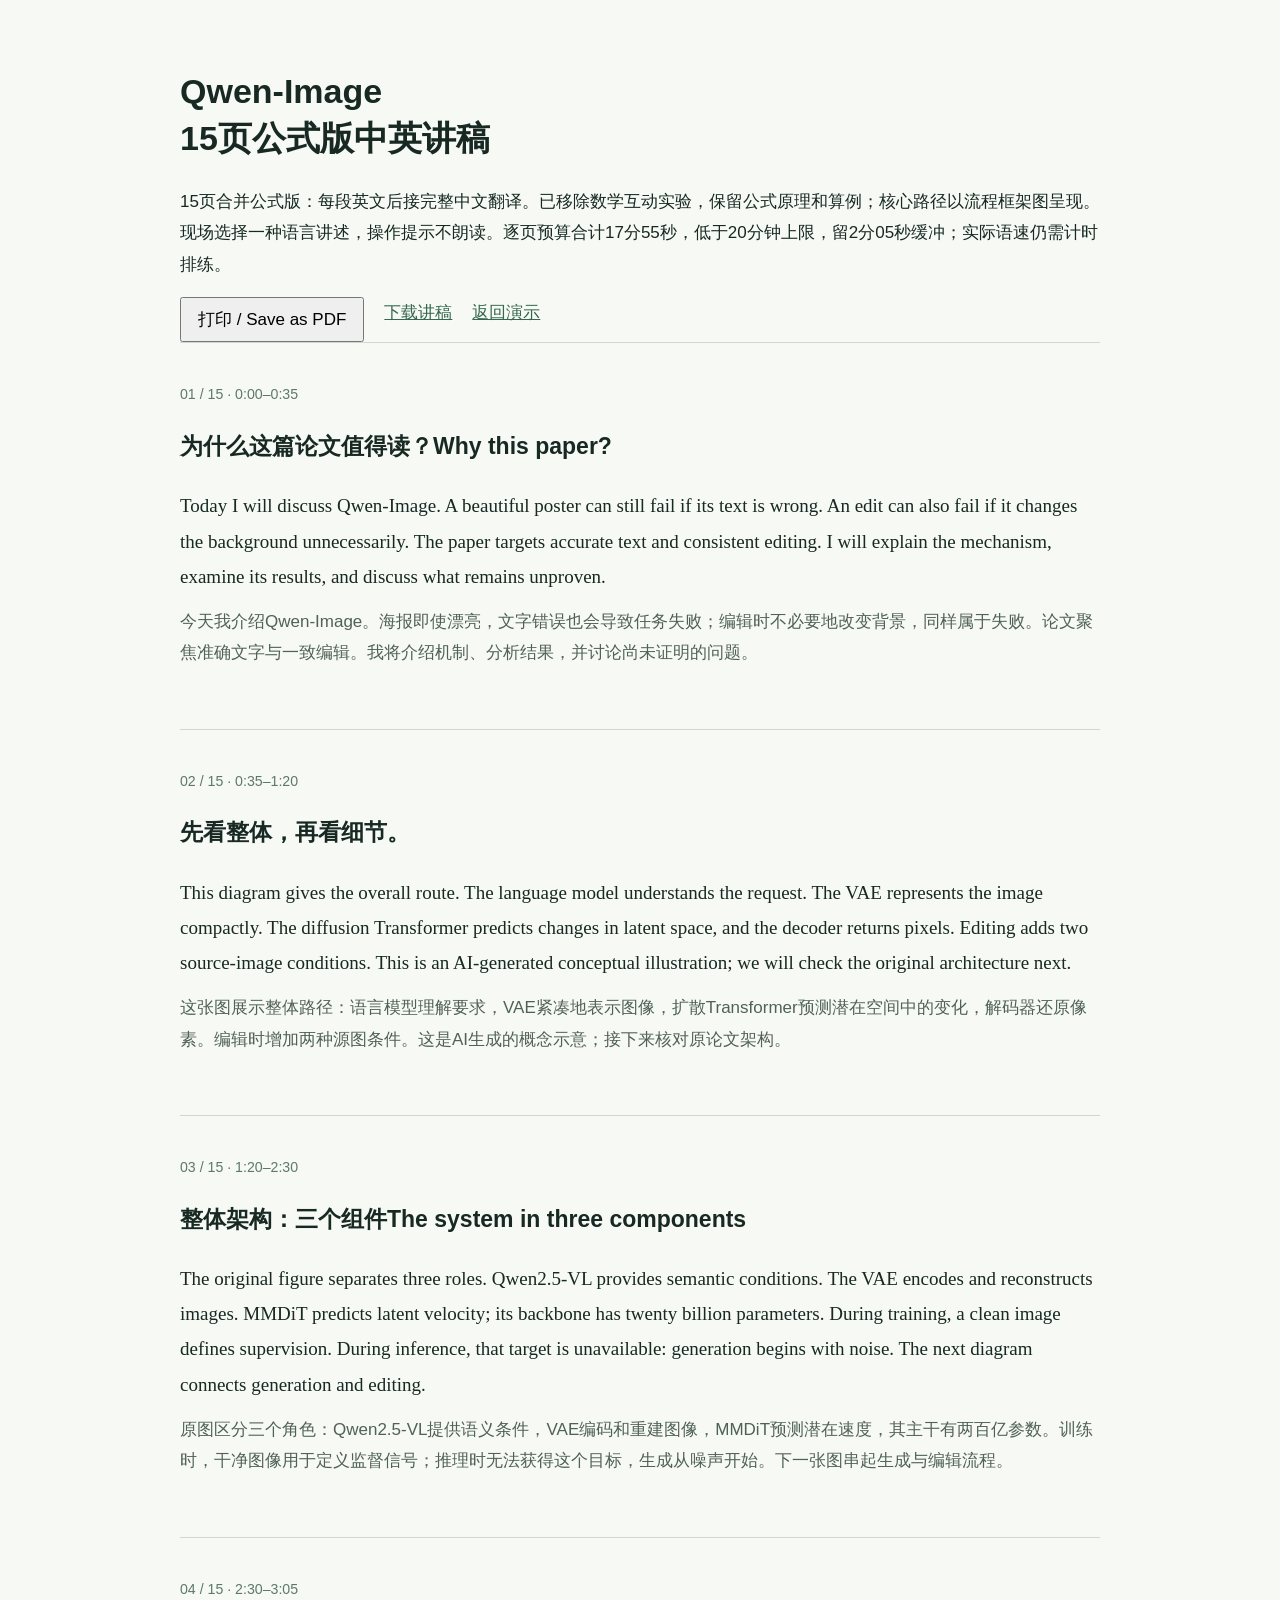
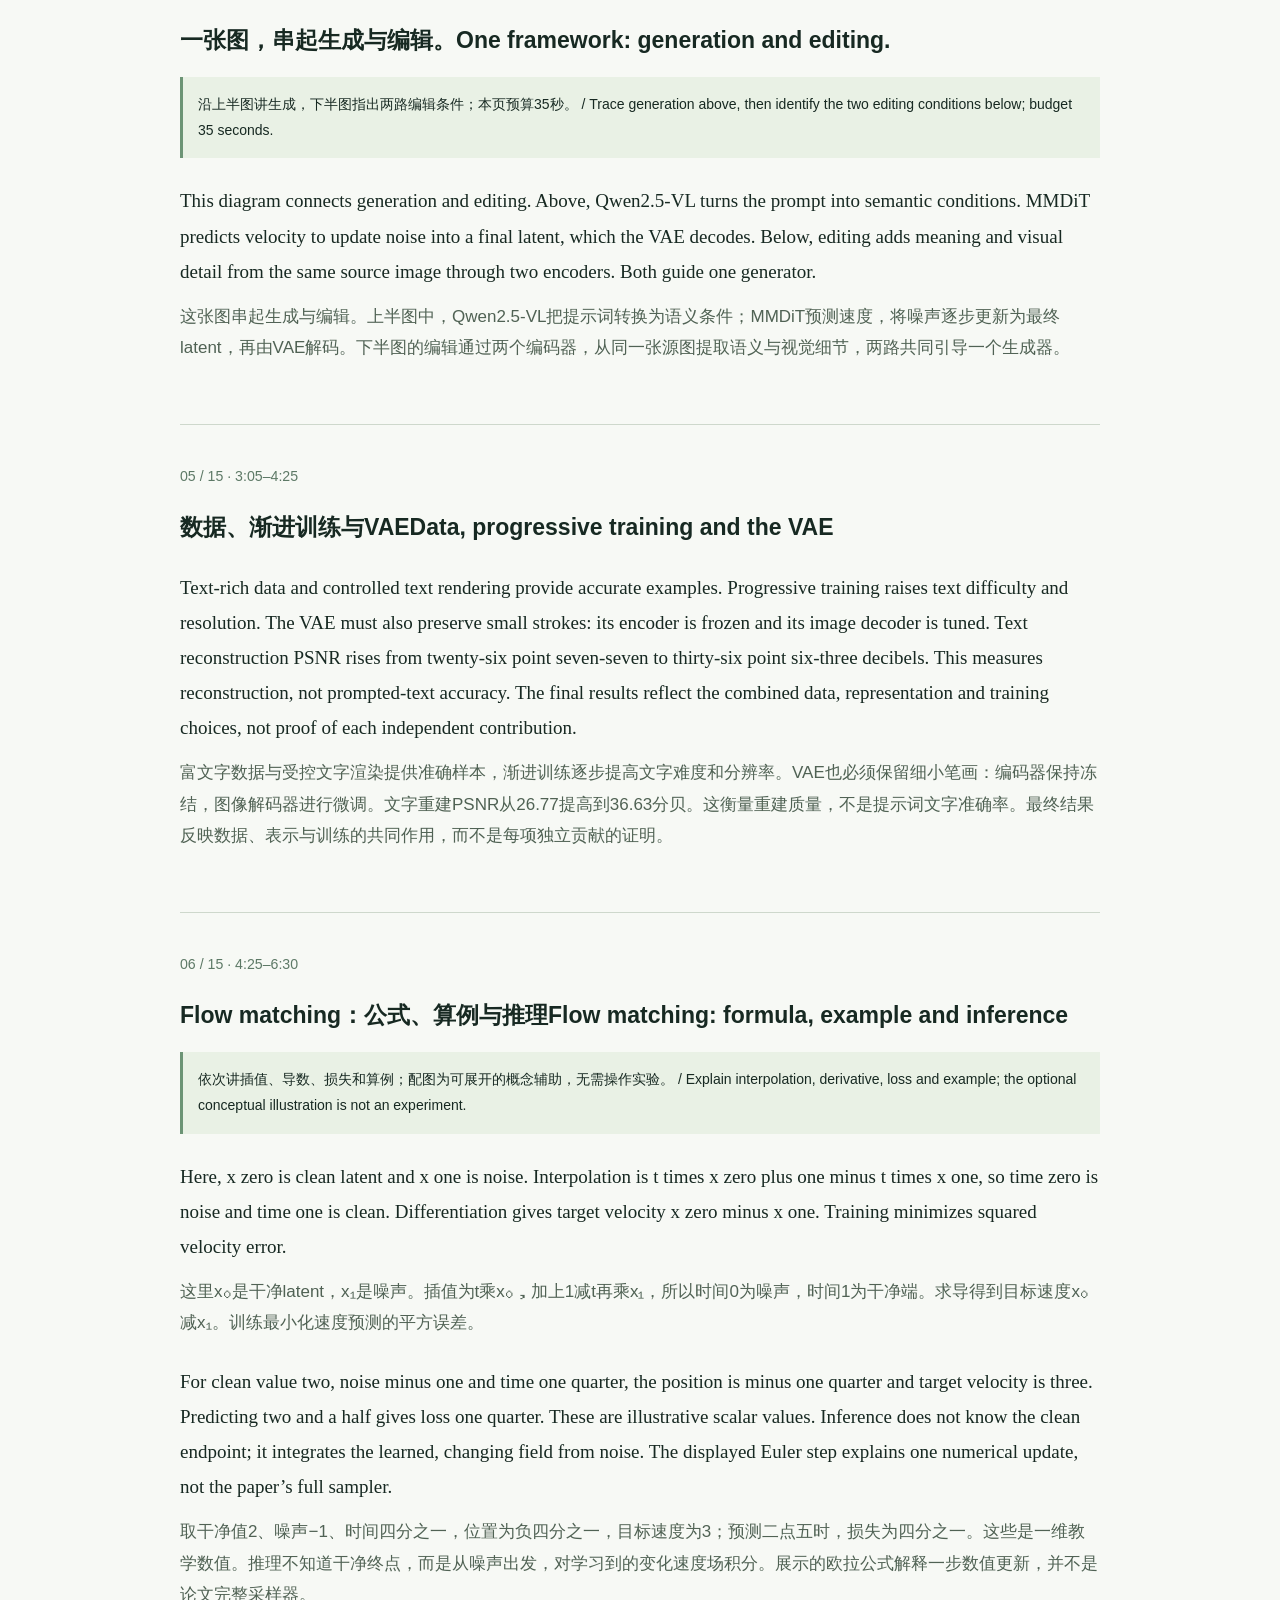
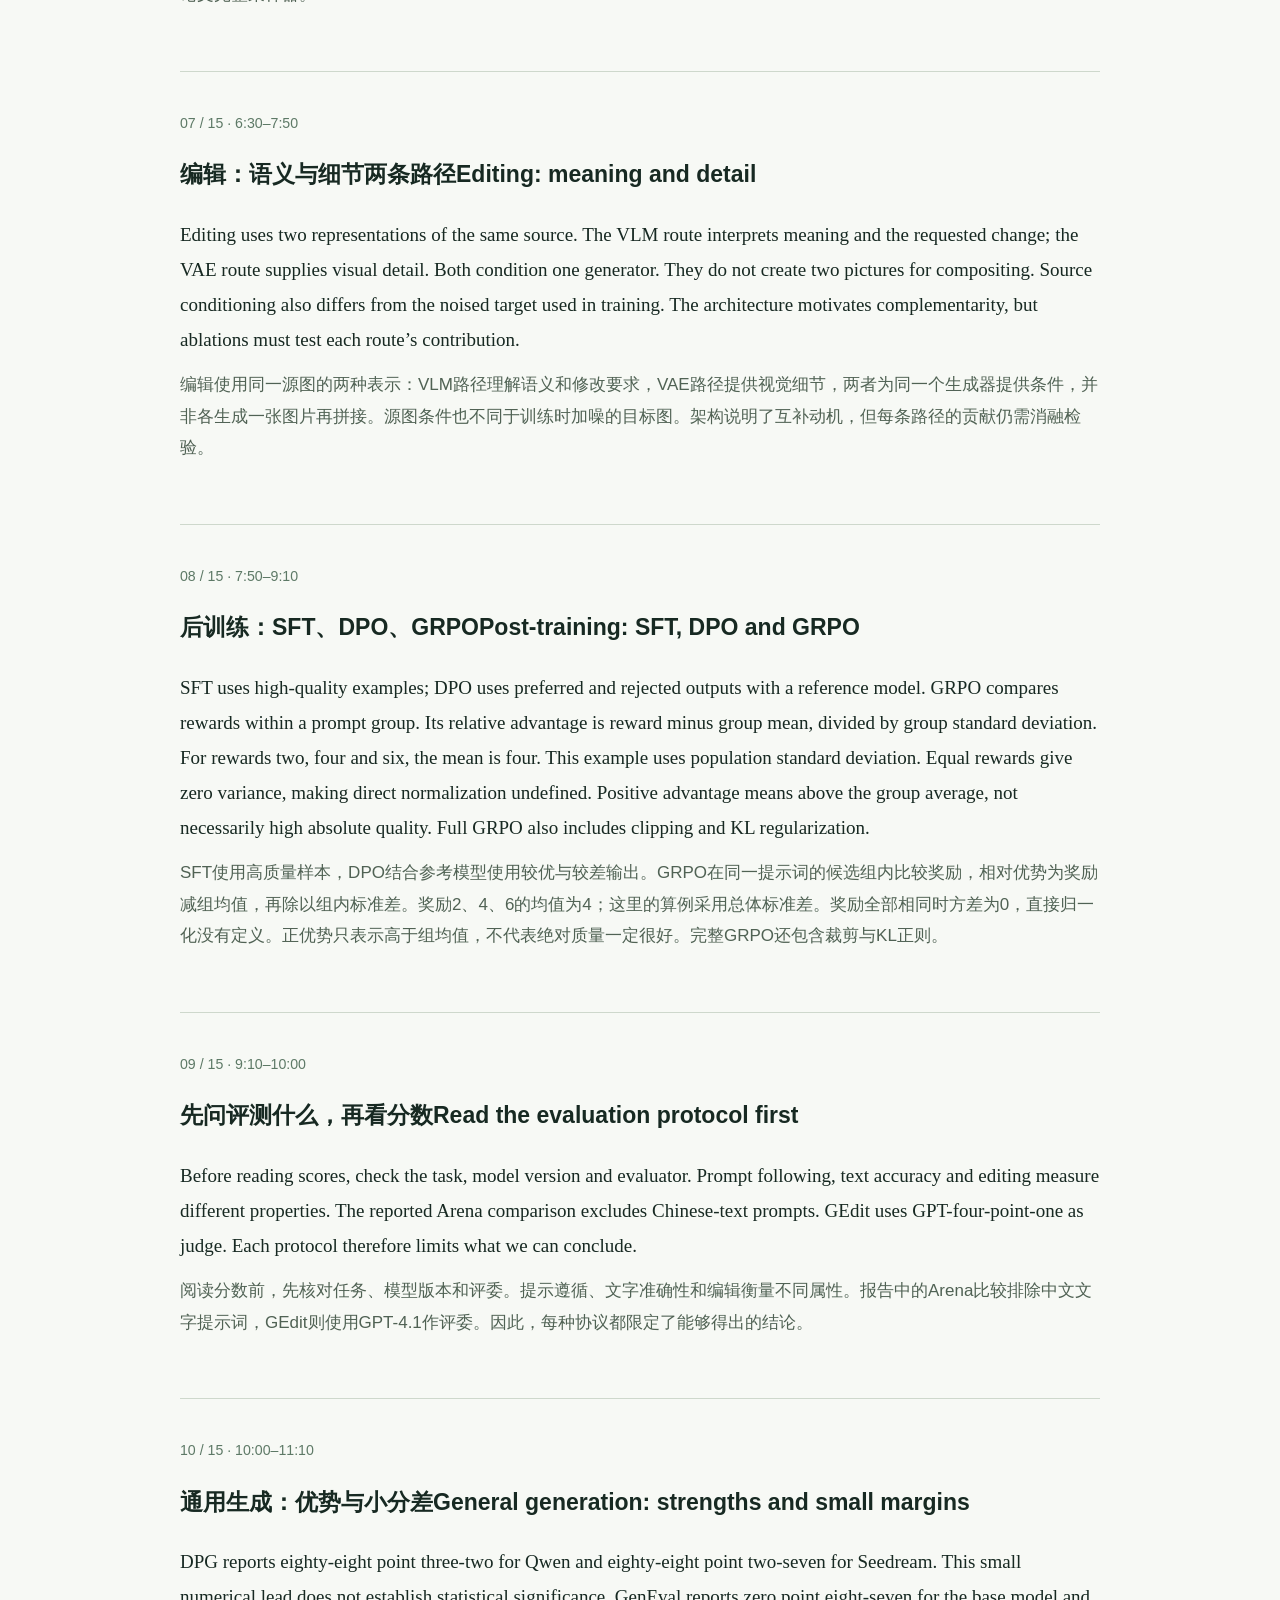
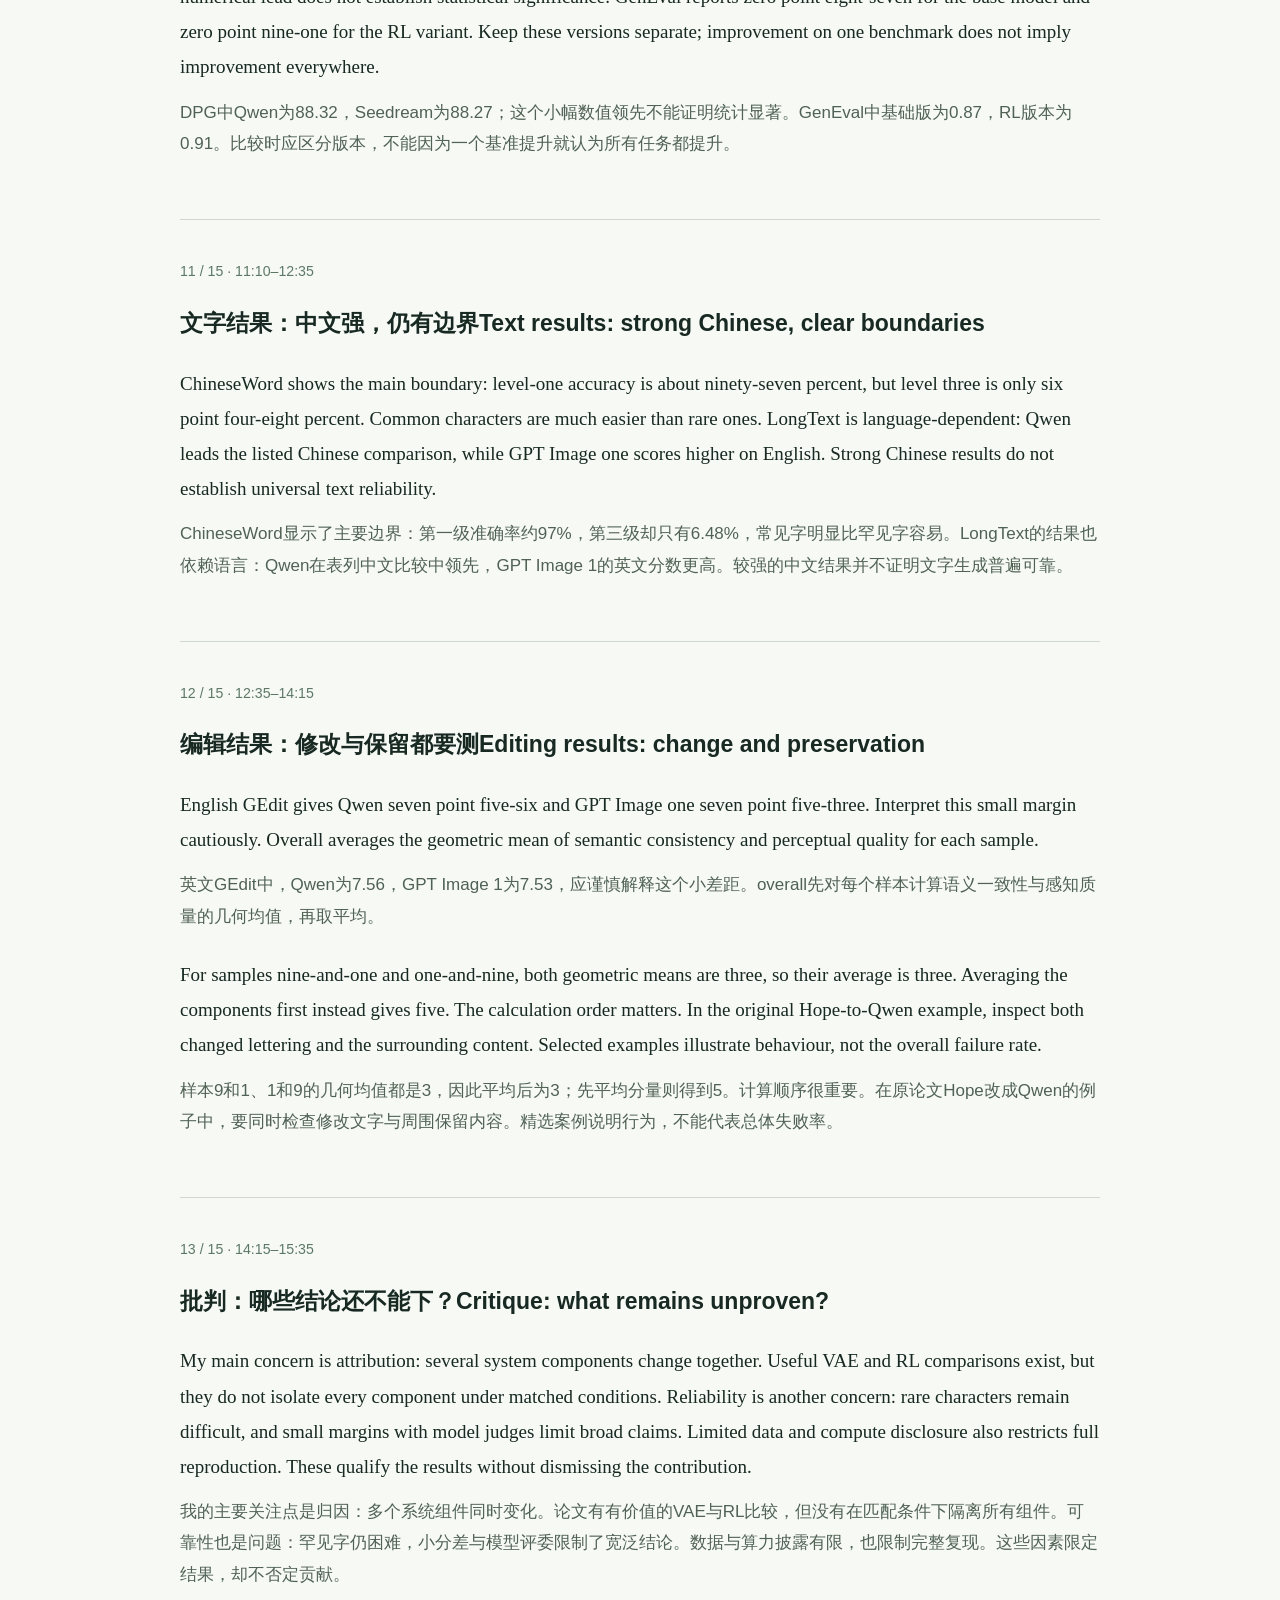
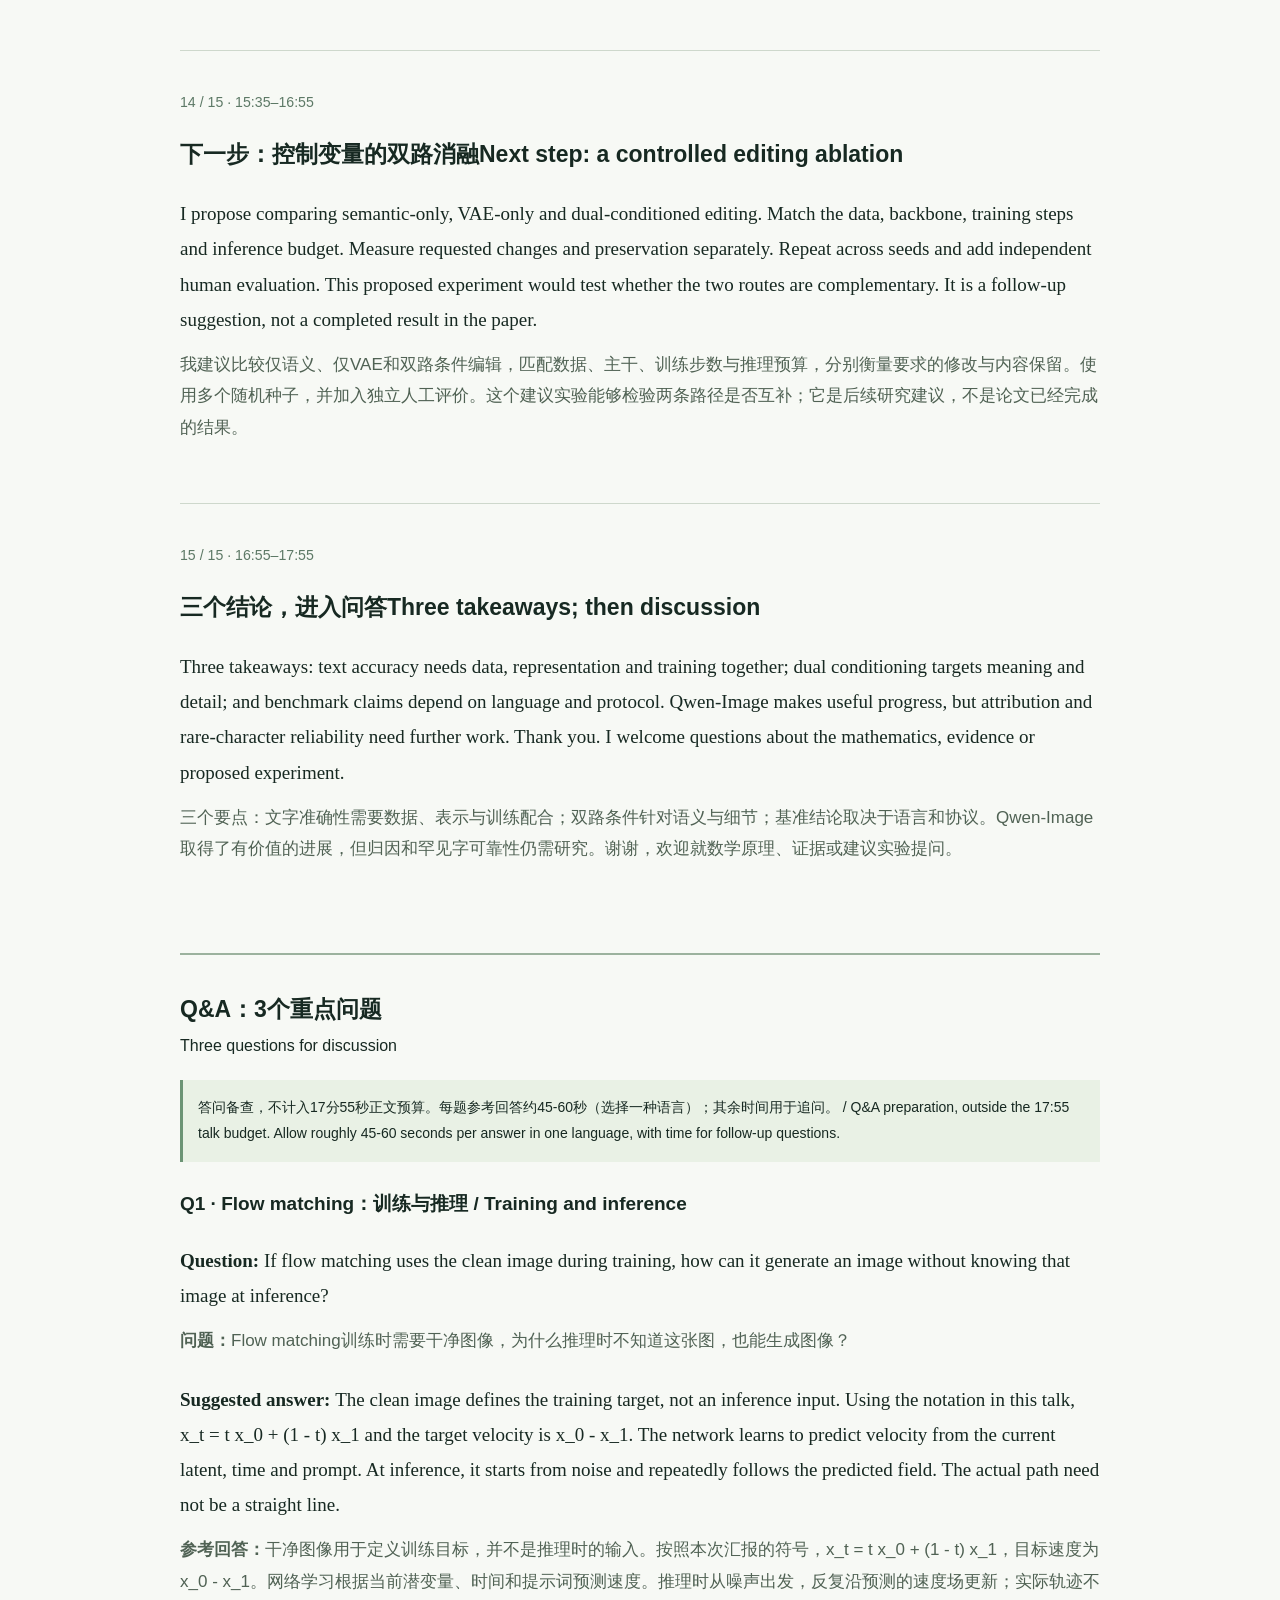
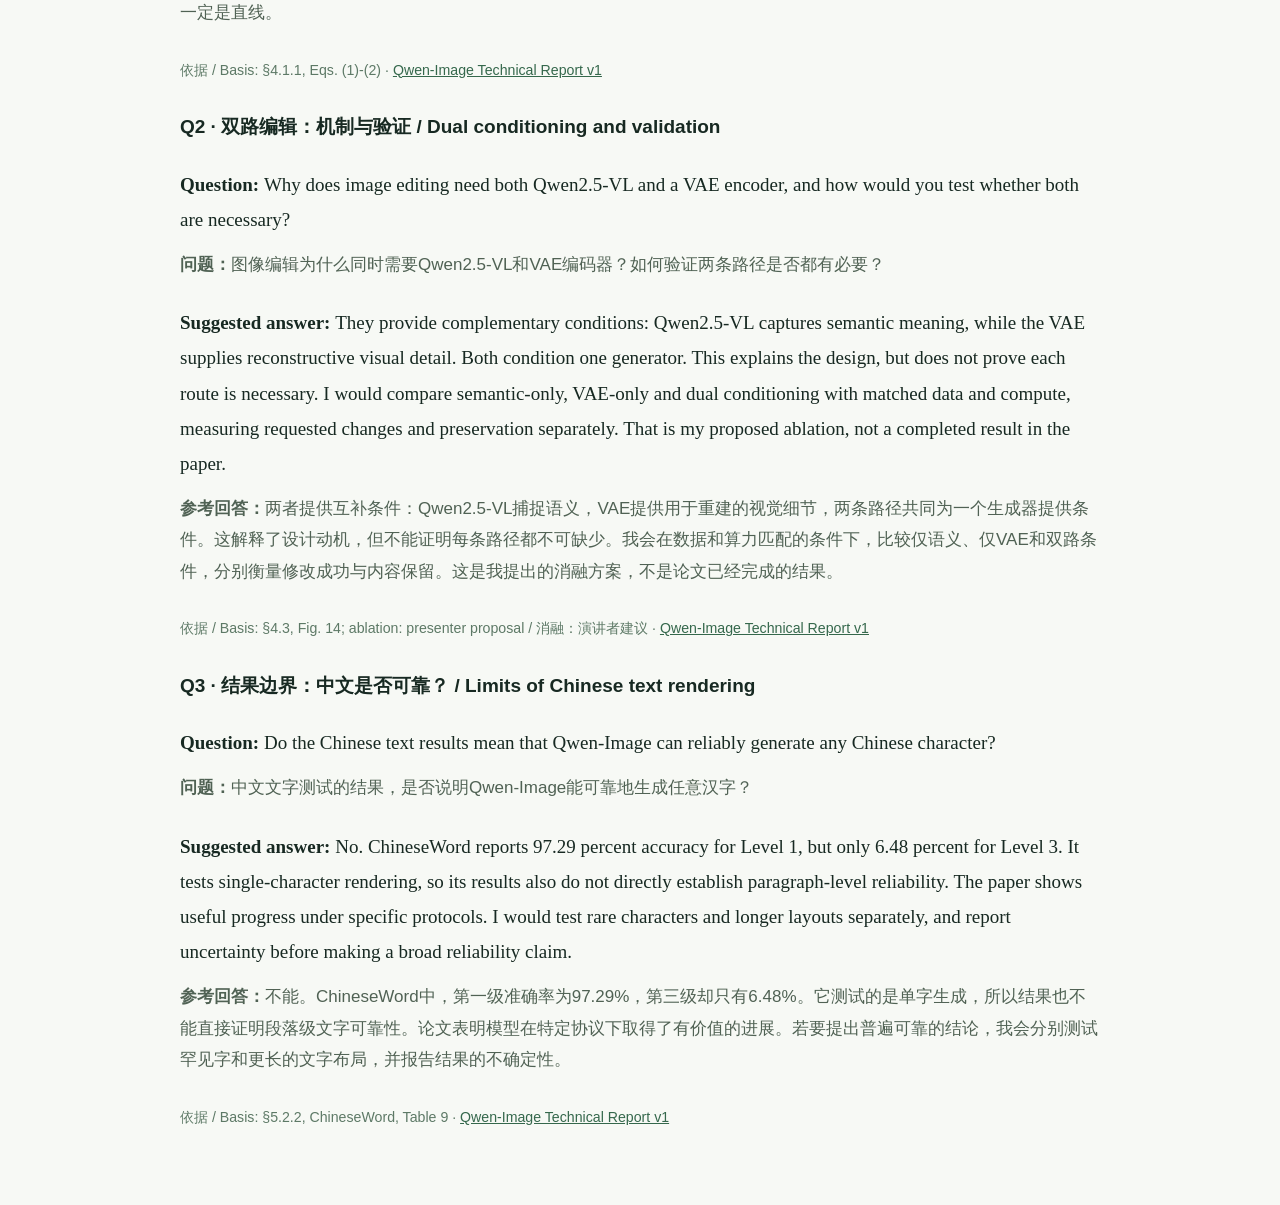
==== commit 53132e7e: "Synchronize original speaker-note route with framework slide narration" ====
--- a/qwen-image/speaker-15-bilingual.html
+++ b/qwen-image/speaker-15-bilingual.html
@@ -1 +1 @@
-<!doctype html><html lang="zh-CN"><head><meta charset="utf-8"><meta name="viewport" content="width=device-width,initial-scale=1"><title>Qwen-Image｜15页公式版讲稿</title><style>body{margin:0;background:#f7f9f5;color:#172922;font:17px/1.85 -apple-system,BlinkMacSystemFont,"PingFang SC",sans-serif}main{max-width:920px;margin:auto;padding:45px 28px}h1{font-size:34px;line-height:1.4}h2{font-size:23px;line-height:1.5}small{color:#5d7966}article{border-top:1px solid #ced8cc;padding:35px 0}.pair{margin:25px 0}.pair p{margin:12px 0}p[lang=en]{font-family:Georgia,serif;font-size:19px}p[lang=zh-CN]{color:#506254}aside{padding:15px;background:#e9f1e5;font-size:14px;border-left:3px solid #6c9475}a{color:#35684c}.tools{display:flex;gap:20px;flex-wrap:wrap}button{font:inherit;padding:5px 16px;cursor:pointer}@media print{body{background:white;font-size:11pt}main{padding:0}.tools{display:none}article{break-before:page;border:0;padding:0}.pair{break-inside:avoid}h2{font-size:17pt}p[lang=en]{font-size:12pt}aside{font-size:10pt}}#qa-prep{border-top:2px solid #9cb29e;margin-top:28px;padding-top:18px}.qa-item{margin:28px 0}h3{font-size:19px;line-height:1.5;break-after:avoid}#qa-prep>h2{break-after:avoid}@media print{article{break-before:auto!important;padding:12pt 0!important}#qa-prep{break-before:auto}.qa-item{margin:18pt 0}h3{font-size:12pt}}</style></head><body><main><h1>Qwen-Image<br>15页公式版中英讲稿</h1><p>15页合并公式版：每段英文后接完整中文翻译。已移除数学互动实验，保留公式原理和算例；核心路径以流程框架图呈现。现场选择一种语言讲述，操作提示不朗读。逐页预算合计17分55秒，低于20分钟上限，留2分05秒缓冲；实际语速仍需计时排练。</p><div class="tools"><button onclick="print()">打印 / Save as PDF</button><a href="speaker-15-final.md" download>下载讲稿</a><a href="index.html">返回演示</a></div><article id="slide-1"><small>01 / 15 · 0:00–0:35</small><h2>为什么这篇论文值得读？Why this paper?</h2><div class="pair"><p lang="en">Today I will discuss Qwen-Image. A beautiful poster can still fail if its text is wrong. An edit can also fail if it changes the background unnecessarily. The paper targets accurate text and consistent editing. I will explain the mechanism, examine its results, and discuss what remains unproven.</p><p lang="zh-CN">今天我介绍Qwen-Image。海报即使漂亮，文字错误也会导致任务失败；编辑时不必要地改变背景，同样属于失败。论文聚焦准确文字与一致编辑。我将介绍机制、分析结果，并讨论尚未证明的问题。</p></div></article><article id="slide-2"><small>02 / 15 · 0:35–1:20</small><h2>先看整体，再看细节。</h2><div class="pair"><p lang="en">This diagram gives the overall route. The language model understands the request. The VAE represents the image compactly. The diffusion Transformer predicts changes in latent space, and the decoder returns pixels. Editing adds two source-image conditions. This is an AI-generated conceptual illustration; we will check the original architecture next.</p><p lang="zh-CN">这张图展示整体路径：语言模型理解要求，VAE紧凑地表示图像，扩散Transformer预测潜在空间中的变化，解码器还原像素。编辑时增加两种源图条件。这是AI生成的概念示意；接下来核对原论文架构。</p></div></article><article id="slide-3"><small>03 / 15 · 1:20–2:30</small><h2>整体架构：三个组件The system in three components</h2><div class="pair"><p lang="en">The original figure separates three roles. Qwen2.5-VL provides semantic conditions. The VAE encodes and reconstructs images. MMDiT predicts latent velocity; its backbone has twenty billion parameters. During training, a clean image defines supervision. During inference, that target is unavailable: generation begins with noise. The next diagram connects generation and editing.</p><p lang="zh-CN">原图区分三个角色：Qwen2.5-VL提供语义条件，VAE编码和重建图像，MMDiT预测潜在速度，其主干有两百亿参数。训练时，干净图像用于定义监督信号；推理时无法获得这个目标，生成从噪声开始。下一张图串起生成与编辑流程。</p></div></article><article id="slide-4"><small>04 / 15 · 2:30–3:05</small><h2>一张图，串起生成与编辑。One framework: generation and editing.</h2><aside>沿上半图讲生成，下半图指出两路编辑条件；本页预算35秒。 / Trace generation above, then identify the two editing conditions below; budget 35 seconds.</aside><div class="pair"><p lang="en">The top path starts with noise. Semantic conditions guide MMDiT, and iterative updates produce the final latent for VAE decoding. Below, editing adds two source-image conditions: meaning from Qwen2.5-VL and detail from the VAE encoder. Both guide one generator. These are conceptual illustrations, not model outputs.</p><p lang="zh-CN">上半图从噪声出发，语义条件引导MMDiT，反复更新后得到最终latent，再由VAE解码。下半图的编辑增加两路源图条件：Qwen2.5-VL提供语义，VAE编码器提供细节；两路引导同一个生成器。这些是概念示意，并非模型实测输出。</p></div></article><article id="slide-5"><small>05 / 15 · 3:05–4:25</small><h2>数据、渐进训练与VAEData, progressive training and the VAE</h2><div class="pair"><p lang="en">Text-rich data and controlled text rendering provide accurate examples. Progressive training raises text difficulty and resolution. The VAE must also preserve small strokes: its encoder is frozen and its image decoder is tuned. Text reconstruction PSNR rises from twenty-six point seven-seven to thirty-six point six-three decibels. This measures reconstruction, not prompted-text accuracy. The final results reflect the combined data, representation and training choices, not proof of each independent contribution.</p><p lang="zh-CN">富文字数据与受控文字渲染提供准确样本，渐进训练逐步提高文字难度和分辨率。VAE也必须保留细小笔画：编码器保持冻结，图像解码器进行微调。文字重建PSNR从26.77提高到36.63分贝。这衡量重建质量，不是提示词文字准确率。最终结果反映数据、表示与训练的共同作用，而不是每项独立贡献的证明。</p></div></article><article id="slide-6"><small>06 / 15 · 4:25–6:30</small><h2>Flow matching：公式、算例与推理Flow matching: formula, example and inference</h2><aside>依次讲插值、导数、损失和算例；配图为可展开的概念辅助，无需操作实验。 / Explain interpolation, derivative, loss and example; the optional conceptual illustration is not an experiment.</aside><div class="pair"><p lang="en">Here, x zero is clean latent and x one is noise. Interpolation is t times x zero plus one minus t times x one, so time zero is noise and time one is clean. Differentiation gives target velocity x zero minus x one. Training minimizes squared velocity error.</p><p lang="zh-CN">这里x₀是干净latent，x₁是噪声。插值为t乘x₀，加上1减t再乘x₁，所以时间0为噪声，时间1为干净端。求导得到目标速度x₀减x₁。训练最小化速度预测的平方误差。</p></div><div class="pair"><p lang="en">For clean value two, noise minus one and time one quarter, the position is minus one quarter and target velocity is three. Predicting two and a half gives loss one quarter. These are illustrative scalar values. Inference does not know the clean endpoint; it integrates the learned, changing field from noise. The displayed Euler step explains one numerical update, not the paper’s full sampler.</p><p lang="zh-CN">取干净值2、噪声−1、时间四分之一，位置为负四分之一，目标速度为3；预测二点五时，损失为四分之一。这些是一维教学数值。推理不知道干净终点，而是从噪声出发，对学习到的变化速度场积分。展示的欧拉公式解释一步数值更新，并不是论文完整采样器。</p></div></article><article id="slide-7"><small>07 / 15 · 6:30–7:50</small><h2>编辑：语义与细节两条路径Editing: meaning and detail</h2><div class="pair"><p lang="en">Editing uses two representations of the same source. The VLM route interprets meaning and the requested change; the VAE route supplies visual detail. Both condition one generator. They do not create two pictures for compositing. Source conditioning also differs from the noised target used in training. The architecture motivates complementarity, but ablations must test each route’s contribution.</p><p lang="zh-CN">编辑使用同一源图的两种表示：VLM路径理解语义和修改要求，VAE路径提供视觉细节，两者为同一个生成器提供条件，并非各生成一张图片再拼接。源图条件也不同于训练时加噪的目标图。架构说明了互补动机，但每条路径的贡献仍需消融检验。</p></div></article><article id="slide-8"><small>08 / 15 · 7:50–9:10</small><h2>后训练：SFT、DPO、GRPOPost-training: SFT, DPO and GRPO</h2><div class="pair"><p lang="en">SFT uses high-quality examples; DPO uses preferred and rejected outputs with a reference model. GRPO compares rewards within a prompt group. Its relative advantage is reward minus group mean, divided by group standard deviation. For rewards two, four and six, the mean is four. This example uses population standard deviation. Equal rewards give zero variance, making direct normalization undefined. Positive advantage means above the group average, not necessarily high absolute quality. Full GRPO also includes clipping and KL regularization.</p><p lang="zh-CN">SFT使用高质量样本，DPO结合参考模型使用较优与较差输出。GRPO在同一提示词的候选组内比较奖励，相对优势为奖励减组均值，再除以组内标准差。奖励2、4、6的均值为4；这里的算例采用总体标准差。奖励全部相同时方差为0，直接归一化没有定义。正优势只表示高于组均值，不代表绝对质量一定很好。完整GRPO还包含裁剪与KL正则。</p></div></article><article id="slide-9"><small>09 / 15 · 9:10–10:00</small><h2>先问评测什么，再看分数Read the evaluation protocol first</h2><div class="pair"><p lang="en">Before reading scores, check the task, model version and evaluator. Prompt following, text accuracy and editing measure different properties. The reported Arena comparison excludes Chinese-text prompts. GEdit uses GPT-four-point-one as judge. Each protocol therefore limits what we can conclude.</p><p lang="zh-CN">阅读分数前，先核对任务、模型版本和评委。提示遵循、文字准确性和编辑衡量不同属性。报告中的Arena比较排除中文文字提示词，GEdit则使用GPT-4.1作评委。因此，每种协议都限定了能够得出的结论。</p></div></article><article id="slide-10"><small>10 / 15 · 10:00–11:10</small><h2>通用生成：优势与小分差General generation: strengths and small margins</h2><div class="pair"><p lang="en">DPG reports eighty-eight point three-two for Qwen and eighty-eight point two-seven for Seedream. This small numerical lead does not establish statistical significance. GenEval reports zero point eight-seven for the base model and zero point nine-one for the RL variant. Keep these versions separate; improvement on one benchmark does not imply improvement everywhere.</p><p lang="zh-CN">DPG中Qwen为88.32，Seedream为88.27；这个小幅数值领先不能证明统计显著。GenEval中基础版为0.87，RL版本为0.91。比较时应区分版本，不能因为一个基准提升就认为所有任务都提升。</p></div></article><article id="slide-11"><small>11 / 15 · 11:10–12:35</small><h2>文字结果：中文强，仍有边界Text results: strong Chinese, clear boundaries</h2><div class="pair"><p lang="en">ChineseWord shows the main boundary: level-one accuracy is about ninety-seven percent, but level three is only six point four-eight percent. Common characters are much easier than rare ones. LongText is language-dependent: Qwen leads the listed Chinese comparison, while GPT Image one scores higher on English. Strong Chinese results do not establish universal text reliability.</p><p lang="zh-CN">ChineseWord显示了主要边界：第一级准确率约97%，第三级却只有6.48%，常见字明显比罕见字容易。LongText的结果也依赖语言：Qwen在表列中文比较中领先，GPT Image 1的英文分数更高。较强的中文结果并不证明文字生成普遍可靠。</p></div></article><article id="slide-12"><small>12 / 15 · 12:35–14:15</small><h2>编辑结果：修改与保留都要测Editing results: change and preservation</h2><div class="pair"><p lang="en">English GEdit gives Qwen seven point five-six and GPT Image one seven point five-three. Interpret this small margin cautiously. Overall averages the geometric mean of semantic consistency and perceptual quality for each sample.</p><p lang="zh-CN">英文GEdit中，Qwen为7.56，GPT Image 1为7.53，应谨慎解释这个小差距。overall先对每个样本计算语义一致性与感知质量的几何均值，再取平均。</p></div><div class="pair"><p lang="en">For samples nine-and-one and one-and-nine, both geometric means are three, so their average is three. Averaging the components first instead gives five. The calculation order matters. In the original Hope-to-Qwen example, inspect both changed lettering and the surrounding content. Selected examples illustrate behaviour, not the overall failure rate.</p><p lang="zh-CN">样本9和1、1和9的几何均值都是3，因此平均后为3；先平均分量则得到5。计算顺序很重要。在原论文Hope改成Qwen的例子中，要同时检查修改文字与周围保留内容。精选案例说明行为，不能代表总体失败率。</p></div></article><article id="slide-13"><small>13 / 15 · 14:15–15:35</small><h2>批判：哪些结论还不能下？Critique: what remains unproven?</h2><div class="pair"><p lang="en">My main concern is attribution: several system components change together. Useful VAE and RL comparisons exist, but they do not isolate every component under matched conditions. Reliability is another concern: rare characters remain difficult, and small margins with model judges limit broad claims. Limited data and compute disclosure also restricts full reproduction. These qualify the results without dismissing the contribution.</p><p lang="zh-CN">我的主要关注点是归因：多个系统组件同时变化。论文有有价值的VAE与RL比较，但没有在匹配条件下隔离所有组件。可靠性也是问题：罕见字仍困难，小分差与模型评委限制了宽泛结论。数据与算力披露有限，也限制完整复现。这些因素限定结果，却不否定贡献。</p></div></article><article id="slide-14"><small>14 / 15 · 15:35–16:55</small><h2>下一步：控制变量的双路消融Next step: a controlled editing ablation</h2><div class="pair"><p lang="en">I propose comparing semantic-only, VAE-only and dual-conditioned editing. Match the data, backbone, training steps and inference budget. Measure requested changes and preservation separately. Repeat across seeds and add independent human evaluation. This proposed experiment would test whether the two routes are complementary. It is a follow-up suggestion, not a completed result in the paper.</p><p lang="zh-CN">我建议比较仅语义、仅VAE和双路条件编辑，匹配数据、主干、训练步数与推理预算，分别衡量要求的修改与内容保留。使用多个随机种子，并加入独立人工评价。这个建议实验能够检验两条路径是否互补；它是后续研究建议，不是论文已经完成的结果。</p></div></article><article id="slide-15"><small>15 / 15 · 16:55–17:55</small><h2>三个结论，进入问答Three takeaways; then discussion</h2><div class="pair"><p lang="en">Three takeaways: text accuracy needs data, representation and training together; dual conditioning targets meaning and detail; and benchmark claims depend on language and protocol. Qwen-Image makes useful progress, but attribution and rare-character reliability need further work. Thank you. I welcome questions about the mathematics, evidence or proposed experiment.</p><p lang="zh-CN">三个要点：文字准确性需要数据、表示与训练配合；双路条件针对语义与细节；基准结论取决于语言和协议。Qwen-Image取得了有价值的进展，但归因和罕见字可靠性仍需研究。谢谢，欢迎就数学原理、证据或建议实验提问。</p></div></article><section id="qa-prep"><h2>Q&amp;A：3个重点问题<br><span style="font-size:12pt;font-weight:500">Three questions for discussion</span></h2><aside>答问备查，不计入17分55秒正文预算。每题参考回答约45-60秒（选择一种语言）；其余时间用于追问。 / Q&amp;A preparation, outside the 17:55 talk budget. Allow roughly 45-60 seconds per answer in one language, with time for follow-up questions.</aside><div class="qa-item" id="question-1"><h3>Q1 · Flow matching：训练与推理 / Training and inference</h3><div class="pair"><p lang="en"><strong>Question: </strong>If flow matching uses the clean image during training, how can it generate an image without knowing that image at inference?</p><p lang="zh-CN"><strong>问题：</strong>Flow matching训练时需要干净图像，为什么推理时不知道这张图，也能生成图像？</p></div><div class="pair"><p lang="en"><strong>Suggested answer: </strong>The clean image defines the training target, not an inference input. Using the notation in this talk, x_t = t x_0 + (1 - t) x_1 and the target velocity is x_0 - x_1. The network learns to predict velocity from the current latent, time and prompt. At inference, it starts from noise and repeatedly follows the predicted field. The actual path need not be a straight line.</p><p lang="zh-CN"><strong>参考回答：</strong>干净图像用于定义训练目标，并不是推理时的输入。按照本次汇报的符号，x_t = t x_0 + (1 - t) x_1，目标速度为x_0 - x_1。网络学习根据当前潜变量、时间和提示词预测速度。推理时从噪声出发，反复沿预测的速度场更新；实际轨迹不一定是直线。</p></div><small>依据 / Basis: §4.1.1, Eqs. (1)-(2) · <a href="https://arxiv.org/html/2508.02324v1" target="_blank" rel="noopener">Qwen-Image Technical Report v1</a></small></div><div class="qa-item" id="question-2"><h3>Q2 · 双路编辑：机制与验证 / Dual conditioning and validation</h3><div class="pair"><p lang="en"><strong>Question: </strong>Why does image editing need both Qwen2.5-VL and a VAE encoder, and how would you test whether both are necessary?</p><p lang="zh-CN"><strong>问题：</strong>图像编辑为什么同时需要Qwen2.5-VL和VAE编码器？如何验证两条路径是否都有必要？</p></div><div class="pair"><p lang="en"><strong>Suggested answer: </strong>They provide complementary conditions: Qwen2.5-VL captures semantic meaning, while the VAE supplies reconstructive visual detail. Both condition one generator. This explains the design, but does not prove each route is necessary. I would compare semantic-only, VAE-only and dual conditioning with matched data and compute, measuring requested changes and preservation separately. That is my proposed ablation, not a completed result in the paper.</p><p lang="zh-CN"><strong>参考回答：</strong>两者提供互补条件：Qwen2.5-VL捕捉语义，VAE提供用于重建的视觉细节，两条路径共同为一个生成器提供条件。这解释了设计动机，但不能证明每条路径都不可缺少。我会在数据和算力匹配的条件下，比较仅语义、仅VAE和双路条件，分别衡量修改成功与内容保留。这是我提出的消融方案，不是论文已经完成的结果。</p></div><small>依据 / Basis: §4.3, Fig. 14; ablation: presenter proposal / 消融：演讲者建议 · <a href="https://arxiv.org/html/2508.02324v1" target="_blank" rel="noopener">Qwen-Image Technical Report v1</a></small></div><div class="qa-item" id="question-3"><h3>Q3 · 结果边界：中文是否可靠？ / Limits of Chinese text rendering</h3><div class="pair"><p lang="en"><strong>Question: </strong>Do the Chinese text results mean that Qwen-Image can reliably generate any Chinese character?</p><p lang="zh-CN"><strong>问题：</strong>中文文字测试的结果，是否说明Qwen-Image能可靠地生成任意汉字？</p></div><div class="pair"><p lang="en"><strong>Suggested answer: </strong>No. ChineseWord reports 97.29 percent accuracy for Level 1, but only 6.48 percent for Level 3. It tests single-character rendering, so its results also do not directly establish paragraph-level reliability. The paper shows useful progress under specific protocols. I would test rare characters and longer layouts separately, and report uncertainty before making a broad reliability claim.</p><p lang="zh-CN"><strong>参考回答：</strong>不能。ChineseWord中，第一级准确率为97.29%，第三级却只有6.48%。它测试的是单字生成，所以结果也不能直接证明段落级文字可靠性。论文表明模型在特定协议下取得了有价值的进展。若要提出普遍可靠的结论，我会分别测试罕见字和更长的文字布局，并报告结果的不确定性。</p></div><small>依据 / Basis: §5.2.2, ChineseWord, Table 9 · <a href="https://arxiv.org/html/2508.02324v1" target="_blank" rel="noopener">Qwen-Image Technical Report v1</a></small></div></section></main></body></html>+<!doctype html><html lang="zh-CN"><head><meta charset="utf-8"><meta name="viewport" content="width=device-width,initial-scale=1"><title>Qwen-Image｜15页公式版讲稿</title><style>body{margin:0;background:#f7f9f5;color:#172922;font:17px/1.85 -apple-system,BlinkMacSystemFont,"PingFang SC",sans-serif}main{max-width:920px;margin:auto;padding:45px 28px}h1{font-size:34px;line-height:1.4}h2{font-size:23px;line-height:1.5}small{color:#5d7966}article{border-top:1px solid #ced8cc;padding:35px 0}.pair{margin:25px 0}.pair p{margin:12px 0}p[lang=en]{font-family:Georgia,serif;font-size:19px}p[lang=zh-CN]{color:#506254}aside{padding:15px;background:#e9f1e5;font-size:14px;border-left:3px solid #6c9475}a{color:#35684c}.tools{display:flex;gap:20px;flex-wrap:wrap}button{font:inherit;padding:5px 16px;cursor:pointer}@media print{body{background:white;font-size:11pt}main{padding:0}.tools{display:none}article{break-before:page;border:0;padding:0}.pair{break-inside:avoid}h2{font-size:17pt}p[lang=en]{font-size:12pt}aside{font-size:10pt}}#qa-prep{border-top:2px solid #9cb29e;margin-top:28px;padding-top:18px}.qa-item{margin:28px 0}h3{font-size:19px;line-height:1.5;break-after:avoid}#qa-prep>h2{break-after:avoid}@media print{article{break-before:auto!important;padding:12pt 0!important}#qa-prep{break-before:auto}.qa-item{margin:18pt 0}h3{font-size:12pt}}</style></head><body><main><h1>Qwen-Image<br>15页公式版中英讲稿</h1><p>15页合并公式版：每段英文后接完整中文翻译。已移除数学互动实验，保留公式原理和算例；核心路径以流程框架图呈现。现场选择一种语言讲述，操作提示不朗读。逐页预算合计17分55秒，低于20分钟上限，留2分05秒缓冲；实际语速仍需计时排练。</p><div class="tools"><button onclick="print()">打印 / Save as PDF</button><a href="speaker-15-final.md" download>下载讲稿</a><a href="index.html">返回演示</a></div><article id="slide-1"><small>01 / 15 · 0:00–0:35</small><h2>为什么这篇论文值得读？Why this paper?</h2><div class="pair"><p lang="en">Today I will discuss Qwen-Image. A beautiful poster can still fail if its text is wrong. An edit can also fail if it changes the background unnecessarily. The paper targets accurate text and consistent editing. I will explain the mechanism, examine its results, and discuss what remains unproven.</p><p lang="zh-CN">今天我介绍Qwen-Image。海报即使漂亮，文字错误也会导致任务失败；编辑时不必要地改变背景，同样属于失败。论文聚焦准确文字与一致编辑。我将介绍机制、分析结果，并讨论尚未证明的问题。</p></div></article><article id="slide-2"><small>02 / 15 · 0:35–1:20</small><h2>先看整体，再看细节。</h2><div class="pair"><p lang="en">This diagram gives the overall route. The language model understands the request. The VAE represents the image compactly. The diffusion Transformer predicts changes in latent space, and the decoder returns pixels. Editing adds two source-image conditions. This is an AI-generated conceptual illustration; we will check the original architecture next.</p><p lang="zh-CN">这张图展示整体路径：语言模型理解要求，VAE紧凑地表示图像，扩散Transformer预测潜在空间中的变化，解码器还原像素。编辑时增加两种源图条件。这是AI生成的概念示意；接下来核对原论文架构。</p></div></article><article id="slide-3"><small>03 / 15 · 1:20–2:30</small><h2>整体架构：三个组件The system in three components</h2><div class="pair"><p lang="en">The original figure separates three roles. Qwen2.5-VL provides semantic conditions. The VAE encodes and reconstructs images. MMDiT predicts latent velocity; its backbone has twenty billion parameters. During training, a clean image defines supervision. During inference, that target is unavailable: generation begins with noise. The next diagram connects generation and editing.</p><p lang="zh-CN">原图区分三个角色：Qwen2.5-VL提供语义条件，VAE编码和重建图像，MMDiT预测潜在速度，其主干有两百亿参数。训练时，干净图像用于定义监督信号；推理时无法获得这个目标，生成从噪声开始。下一张图串起生成与编辑流程。</p></div></article><article id="slide-4"><small>04 / 15 · 2:30–3:05</small><h2>一张图，串起生成与编辑。One framework: generation and editing.</h2><aside>沿上半图讲生成，下半图指出两路编辑条件；本页预算35秒。 / Trace generation above, then identify the two editing conditions below; budget 35 seconds.</aside><div class="pair"><p lang="en">This diagram connects generation and editing. Above, Qwen2.5-VL turns the prompt into semantic conditions. MMDiT predicts velocity to update noise into a final latent, which the VAE decodes. Below, editing adds meaning and visual detail from the same source image through two encoders. Both guide one generator.</p><p lang="zh-CN">这张图串起生成与编辑。上半图中，Qwen2.5-VL把提示词转换为语义条件；MMDiT预测速度，将噪声逐步更新为最终latent，再由VAE解码。下半图的编辑通过两个编码器，从同一张源图提取语义与视觉细节，两路共同引导一个生成器。</p></div></article><article id="slide-5"><small>05 / 15 · 3:05–4:25</small><h2>数据、渐进训练与VAEData, progressive training and the VAE</h2><div class="pair"><p lang="en">Text-rich data and controlled text rendering provide accurate examples. Progressive training raises text difficulty and resolution. The VAE must also preserve small strokes: its encoder is frozen and its image decoder is tuned. Text reconstruction PSNR rises from twenty-six point seven-seven to thirty-six point six-three decibels. This measures reconstruction, not prompted-text accuracy. The final results reflect the combined data, representation and training choices, not proof of each independent contribution.</p><p lang="zh-CN">富文字数据与受控文字渲染提供准确样本，渐进训练逐步提高文字难度和分辨率。VAE也必须保留细小笔画：编码器保持冻结，图像解码器进行微调。文字重建PSNR从26.77提高到36.63分贝。这衡量重建质量，不是提示词文字准确率。最终结果反映数据、表示与训练的共同作用，而不是每项独立贡献的证明。</p></div></article><article id="slide-6"><small>06 / 15 · 4:25–6:30</small><h2>Flow matching：公式、算例与推理Flow matching: formula, example and inference</h2><aside>依次讲插值、导数、损失和算例；配图为可展开的概念辅助，无需操作实验。 / Explain interpolation, derivative, loss and example; the optional conceptual illustration is not an experiment.</aside><div class="pair"><p lang="en">Here, x zero is clean latent and x one is noise. Interpolation is t times x zero plus one minus t times x one, so time zero is noise and time one is clean. Differentiation gives target velocity x zero minus x one. Training minimizes squared velocity error.</p><p lang="zh-CN">这里x₀是干净latent，x₁是噪声。插值为t乘x₀，加上1减t再乘x₁，所以时间0为噪声，时间1为干净端。求导得到目标速度x₀减x₁。训练最小化速度预测的平方误差。</p></div><div class="pair"><p lang="en">For clean value two, noise minus one and time one quarter, the position is minus one quarter and target velocity is three. Predicting two and a half gives loss one quarter. These are illustrative scalar values. Inference does not know the clean endpoint; it integrates the learned, changing field from noise. The displayed Euler step explains one numerical update, not the paper’s full sampler.</p><p lang="zh-CN">取干净值2、噪声−1、时间四分之一，位置为负四分之一，目标速度为3；预测二点五时，损失为四分之一。这些是一维教学数值。推理不知道干净终点，而是从噪声出发，对学习到的变化速度场积分。展示的欧拉公式解释一步数值更新，并不是论文完整采样器。</p></div></article><article id="slide-7"><small>07 / 15 · 6:30–7:50</small><h2>编辑：语义与细节两条路径Editing: meaning and detail</h2><div class="pair"><p lang="en">Editing uses two representations of the same source. The VLM route interprets meaning and the requested change; the VAE route supplies visual detail. Both condition one generator. They do not create two pictures for compositing. Source conditioning also differs from the noised target used in training. The architecture motivates complementarity, but ablations must test each route’s contribution.</p><p lang="zh-CN">编辑使用同一源图的两种表示：VLM路径理解语义和修改要求，VAE路径提供视觉细节，两者为同一个生成器提供条件，并非各生成一张图片再拼接。源图条件也不同于训练时加噪的目标图。架构说明了互补动机，但每条路径的贡献仍需消融检验。</p></div></article><article id="slide-8"><small>08 / 15 · 7:50–9:10</small><h2>后训练：SFT、DPO、GRPOPost-training: SFT, DPO and GRPO</h2><div class="pair"><p lang="en">SFT uses high-quality examples; DPO uses preferred and rejected outputs with a reference model. GRPO compares rewards within a prompt group. Its relative advantage is reward minus group mean, divided by group standard deviation. For rewards two, four and six, the mean is four. This example uses population standard deviation. Equal rewards give zero variance, making direct normalization undefined. Positive advantage means above the group average, not necessarily high absolute quality. Full GRPO also includes clipping and KL regularization.</p><p lang="zh-CN">SFT使用高质量样本，DPO结合参考模型使用较优与较差输出。GRPO在同一提示词的候选组内比较奖励，相对优势为奖励减组均值，再除以组内标准差。奖励2、4、6的均值为4；这里的算例采用总体标准差。奖励全部相同时方差为0，直接归一化没有定义。正优势只表示高于组均值，不代表绝对质量一定很好。完整GRPO还包含裁剪与KL正则。</p></div></article><article id="slide-9"><small>09 / 15 · 9:10–10:00</small><h2>先问评测什么，再看分数Read the evaluation protocol first</h2><div class="pair"><p lang="en">Before reading scores, check the task, model version and evaluator. Prompt following, text accuracy and editing measure different properties. The reported Arena comparison excludes Chinese-text prompts. GEdit uses GPT-four-point-one as judge. Each protocol therefore limits what we can conclude.</p><p lang="zh-CN">阅读分数前，先核对任务、模型版本和评委。提示遵循、文字准确性和编辑衡量不同属性。报告中的Arena比较排除中文文字提示词，GEdit则使用GPT-4.1作评委。因此，每种协议都限定了能够得出的结论。</p></div></article><article id="slide-10"><small>10 / 15 · 10:00–11:10</small><h2>通用生成：优势与小分差General generation: strengths and small margins</h2><div class="pair"><p lang="en">DPG reports eighty-eight point three-two for Qwen and eighty-eight point two-seven for Seedream. This small numerical lead does not establish statistical significance. GenEval reports zero point eight-seven for the base model and zero point nine-one for the RL variant. Keep these versions separate; improvement on one benchmark does not imply improvement everywhere.</p><p lang="zh-CN">DPG中Qwen为88.32，Seedream为88.27；这个小幅数值领先不能证明统计显著。GenEval中基础版为0.87，RL版本为0.91。比较时应区分版本，不能因为一个基准提升就认为所有任务都提升。</p></div></article><article id="slide-11"><small>11 / 15 · 11:10–12:35</small><h2>文字结果：中文强，仍有边界Text results: strong Chinese, clear boundaries</h2><div class="pair"><p lang="en">ChineseWord shows the main boundary: level-one accuracy is about ninety-seven percent, but level three is only six point four-eight percent. Common characters are much easier than rare ones. LongText is language-dependent: Qwen leads the listed Chinese comparison, while GPT Image one scores higher on English. Strong Chinese results do not establish universal text reliability.</p><p lang="zh-CN">ChineseWord显示了主要边界：第一级准确率约97%，第三级却只有6.48%，常见字明显比罕见字容易。LongText的结果也依赖语言：Qwen在表列中文比较中领先，GPT Image 1的英文分数更高。较强的中文结果并不证明文字生成普遍可靠。</p></div></article><article id="slide-12"><small>12 / 15 · 12:35–14:15</small><h2>编辑结果：修改与保留都要测Editing results: change and preservation</h2><div class="pair"><p lang="en">English GEdit gives Qwen seven point five-six and GPT Image one seven point five-three. Interpret this small margin cautiously. Overall averages the geometric mean of semantic consistency and perceptual quality for each sample.</p><p lang="zh-CN">英文GEdit中，Qwen为7.56，GPT Image 1为7.53，应谨慎解释这个小差距。overall先对每个样本计算语义一致性与感知质量的几何均值，再取平均。</p></div><div class="pair"><p lang="en">For samples nine-and-one and one-and-nine, both geometric means are three, so their average is three. Averaging the components first instead gives five. The calculation order matters. In the original Hope-to-Qwen example, inspect both changed lettering and the surrounding content. Selected examples illustrate behaviour, not the overall failure rate.</p><p lang="zh-CN">样本9和1、1和9的几何均值都是3，因此平均后为3；先平均分量则得到5。计算顺序很重要。在原论文Hope改成Qwen的例子中，要同时检查修改文字与周围保留内容。精选案例说明行为，不能代表总体失败率。</p></div></article><article id="slide-13"><small>13 / 15 · 14:15–15:35</small><h2>批判：哪些结论还不能下？Critique: what remains unproven?</h2><div class="pair"><p lang="en">My main concern is attribution: several system components change together. Useful VAE and RL comparisons exist, but they do not isolate every component under matched conditions. Reliability is another concern: rare characters remain difficult, and small margins with model judges limit broad claims. Limited data and compute disclosure also restricts full reproduction. These qualify the results without dismissing the contribution.</p><p lang="zh-CN">我的主要关注点是归因：多个系统组件同时变化。论文有有价值的VAE与RL比较，但没有在匹配条件下隔离所有组件。可靠性也是问题：罕见字仍困难，小分差与模型评委限制了宽泛结论。数据与算力披露有限，也限制完整复现。这些因素限定结果，却不否定贡献。</p></div></article><article id="slide-14"><small>14 / 15 · 15:35–16:55</small><h2>下一步：控制变量的双路消融Next step: a controlled editing ablation</h2><div class="pair"><p lang="en">I propose comparing semantic-only, VAE-only and dual-conditioned editing. Match the data, backbone, training steps and inference budget. Measure requested changes and preservation separately. Repeat across seeds and add independent human evaluation. This proposed experiment would test whether the two routes are complementary. It is a follow-up suggestion, not a completed result in the paper.</p><p lang="zh-CN">我建议比较仅语义、仅VAE和双路条件编辑，匹配数据、主干、训练步数与推理预算，分别衡量要求的修改与内容保留。使用多个随机种子，并加入独立人工评价。这个建议实验能够检验两条路径是否互补；它是后续研究建议，不是论文已经完成的结果。</p></div></article><article id="slide-15"><small>15 / 15 · 16:55–17:55</small><h2>三个结论，进入问答Three takeaways; then discussion</h2><div class="pair"><p lang="en">Three takeaways: text accuracy needs data, representation and training together; dual conditioning targets meaning and detail; and benchmark claims depend on language and protocol. Qwen-Image makes useful progress, but attribution and rare-character reliability need further work. Thank you. I welcome questions about the mathematics, evidence or proposed experiment.</p><p lang="zh-CN">三个要点：文字准确性需要数据、表示与训练配合；双路条件针对语义与细节；基准结论取决于语言和协议。Qwen-Image取得了有价值的进展，但归因和罕见字可靠性仍需研究。谢谢，欢迎就数学原理、证据或建议实验提问。</p></div></article><section id="qa-prep"><h2>Q&amp;A：3个重点问题<br><span style="font-size:12pt;font-weight:500">Three questions for discussion</span></h2><aside>答问备查，不计入17分55秒正文预算。每题参考回答约45-60秒（选择一种语言）；其余时间用于追问。 / Q&amp;A preparation, outside the 17:55 talk budget. Allow roughly 45-60 seconds per answer in one language, with time for follow-up questions.</aside><div class="qa-item" id="question-1"><h3>Q1 · Flow matching：训练与推理 / Training and inference</h3><div class="pair"><p lang="en"><strong>Question: </strong>If flow matching uses the clean image during training, how can it generate an image without knowing that image at inference?</p><p lang="zh-CN"><strong>问题：</strong>Flow matching训练时需要干净图像，为什么推理时不知道这张图，也能生成图像？</p></div><div class="pair"><p lang="en"><strong>Suggested answer: </strong>The clean image defines the training target, not an inference input. Using the notation in this talk, x_t = t x_0 + (1 - t) x_1 and the target velocity is x_0 - x_1. The network learns to predict velocity from the current latent, time and prompt. At inference, it starts from noise and repeatedly follows the predicted field. The actual path need not be a straight line.</p><p lang="zh-CN"><strong>参考回答：</strong>干净图像用于定义训练目标，并不是推理时的输入。按照本次汇报的符号，x_t = t x_0 + (1 - t) x_1，目标速度为x_0 - x_1。网络学习根据当前潜变量、时间和提示词预测速度。推理时从噪声出发，反复沿预测的速度场更新；实际轨迹不一定是直线。</p></div><small>依据 / Basis: §4.1.1, Eqs. (1)-(2) · <a href="https://arxiv.org/html/2508.02324v1" target="_blank" rel="noopener">Qwen-Image Technical Report v1</a></small></div><div class="qa-item" id="question-2"><h3>Q2 · 双路编辑：机制与验证 / Dual conditioning and validation</h3><div class="pair"><p lang="en"><strong>Question: </strong>Why does image editing need both Qwen2.5-VL and a VAE encoder, and how would you test whether both are necessary?</p><p lang="zh-CN"><strong>问题：</strong>图像编辑为什么同时需要Qwen2.5-VL和VAE编码器？如何验证两条路径是否都有必要？</p></div><div class="pair"><p lang="en"><strong>Suggested answer: </strong>They provide complementary conditions: Qwen2.5-VL captures semantic meaning, while the VAE supplies reconstructive visual detail. Both condition one generator. This explains the design, but does not prove each route is necessary. I would compare semantic-only, VAE-only and dual conditioning with matched data and compute, measuring requested changes and preservation separately. That is my proposed ablation, not a completed result in the paper.</p><p lang="zh-CN"><strong>参考回答：</strong>两者提供互补条件：Qwen2.5-VL捕捉语义，VAE提供用于重建的视觉细节，两条路径共同为一个生成器提供条件。这解释了设计动机，但不能证明每条路径都不可缺少。我会在数据和算力匹配的条件下，比较仅语义、仅VAE和双路条件，分别衡量修改成功与内容保留。这是我提出的消融方案，不是论文已经完成的结果。</p></div><small>依据 / Basis: §4.3, Fig. 14; ablation: presenter proposal / 消融：演讲者建议 · <a href="https://arxiv.org/html/2508.02324v1" target="_blank" rel="noopener">Qwen-Image Technical Report v1</a></small></div><div class="qa-item" id="question-3"><h3>Q3 · 结果边界：中文是否可靠？ / Limits of Chinese text rendering</h3><div class="pair"><p lang="en"><strong>Question: </strong>Do the Chinese text results mean that Qwen-Image can reliably generate any Chinese character?</p><p lang="zh-CN"><strong>问题：</strong>中文文字测试的结果，是否说明Qwen-Image能可靠地生成任意汉字？</p></div><div class="pair"><p lang="en"><strong>Suggested answer: </strong>No. ChineseWord reports 97.29 percent accuracy for Level 1, but only 6.48 percent for Level 3. It tests single-character rendering, so its results also do not directly establish paragraph-level reliability. The paper shows useful progress under specific protocols. I would test rare characters and longer layouts separately, and report uncertainty before making a broad reliability claim.</p><p lang="zh-CN"><strong>参考回答：</strong>不能。ChineseWord中，第一级准确率为97.29%，第三级却只有6.48%。它测试的是单字生成，所以结果也不能直接证明段落级文字可靠性。论文表明模型在特定协议下取得了有价值的进展。若要提出普遍可靠的结论，我会分别测试罕见字和更长的文字布局，并报告结果的不确定性。</p></div><small>依据 / Basis: §5.2.2, ChineseWord, Table 9 · <a href="https://arxiv.org/html/2508.02324v1" target="_blank" rel="noopener">Qwen-Image Technical Report v1</a></small></div></section></main></body></html>
